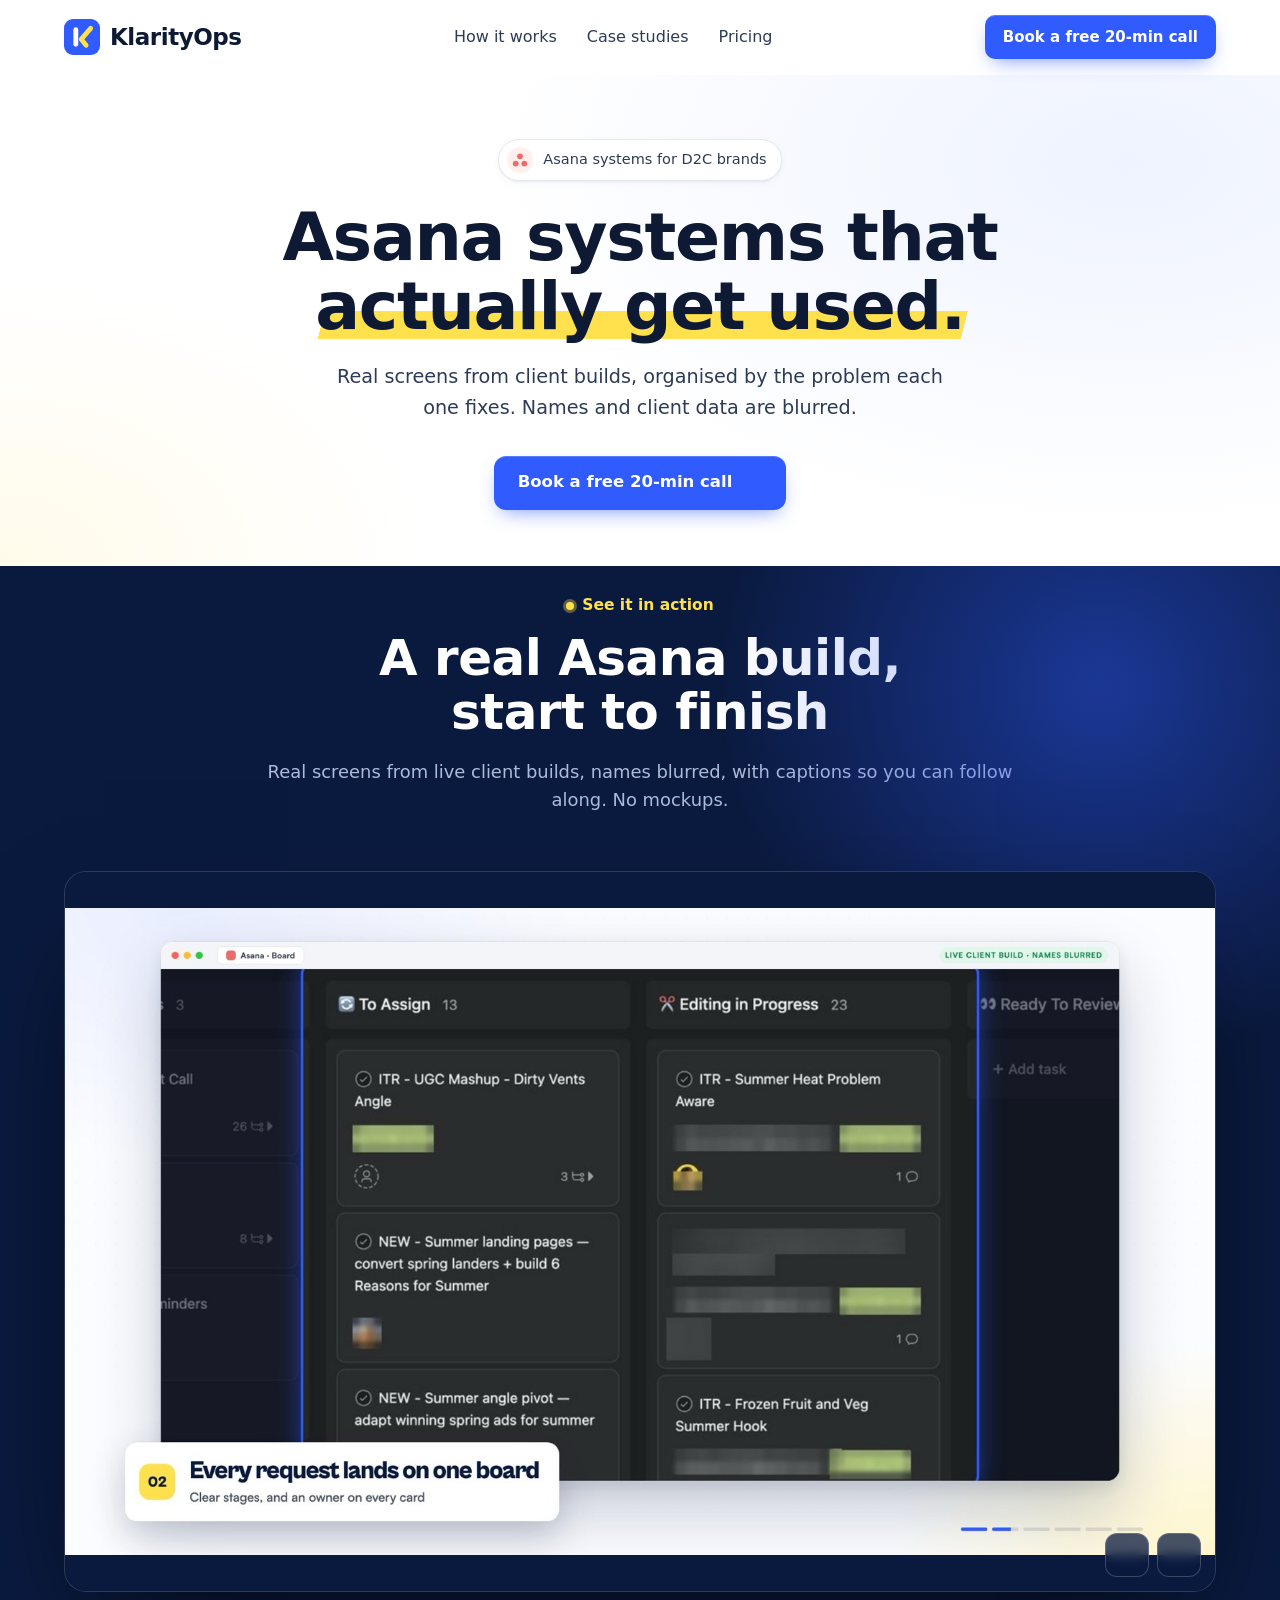
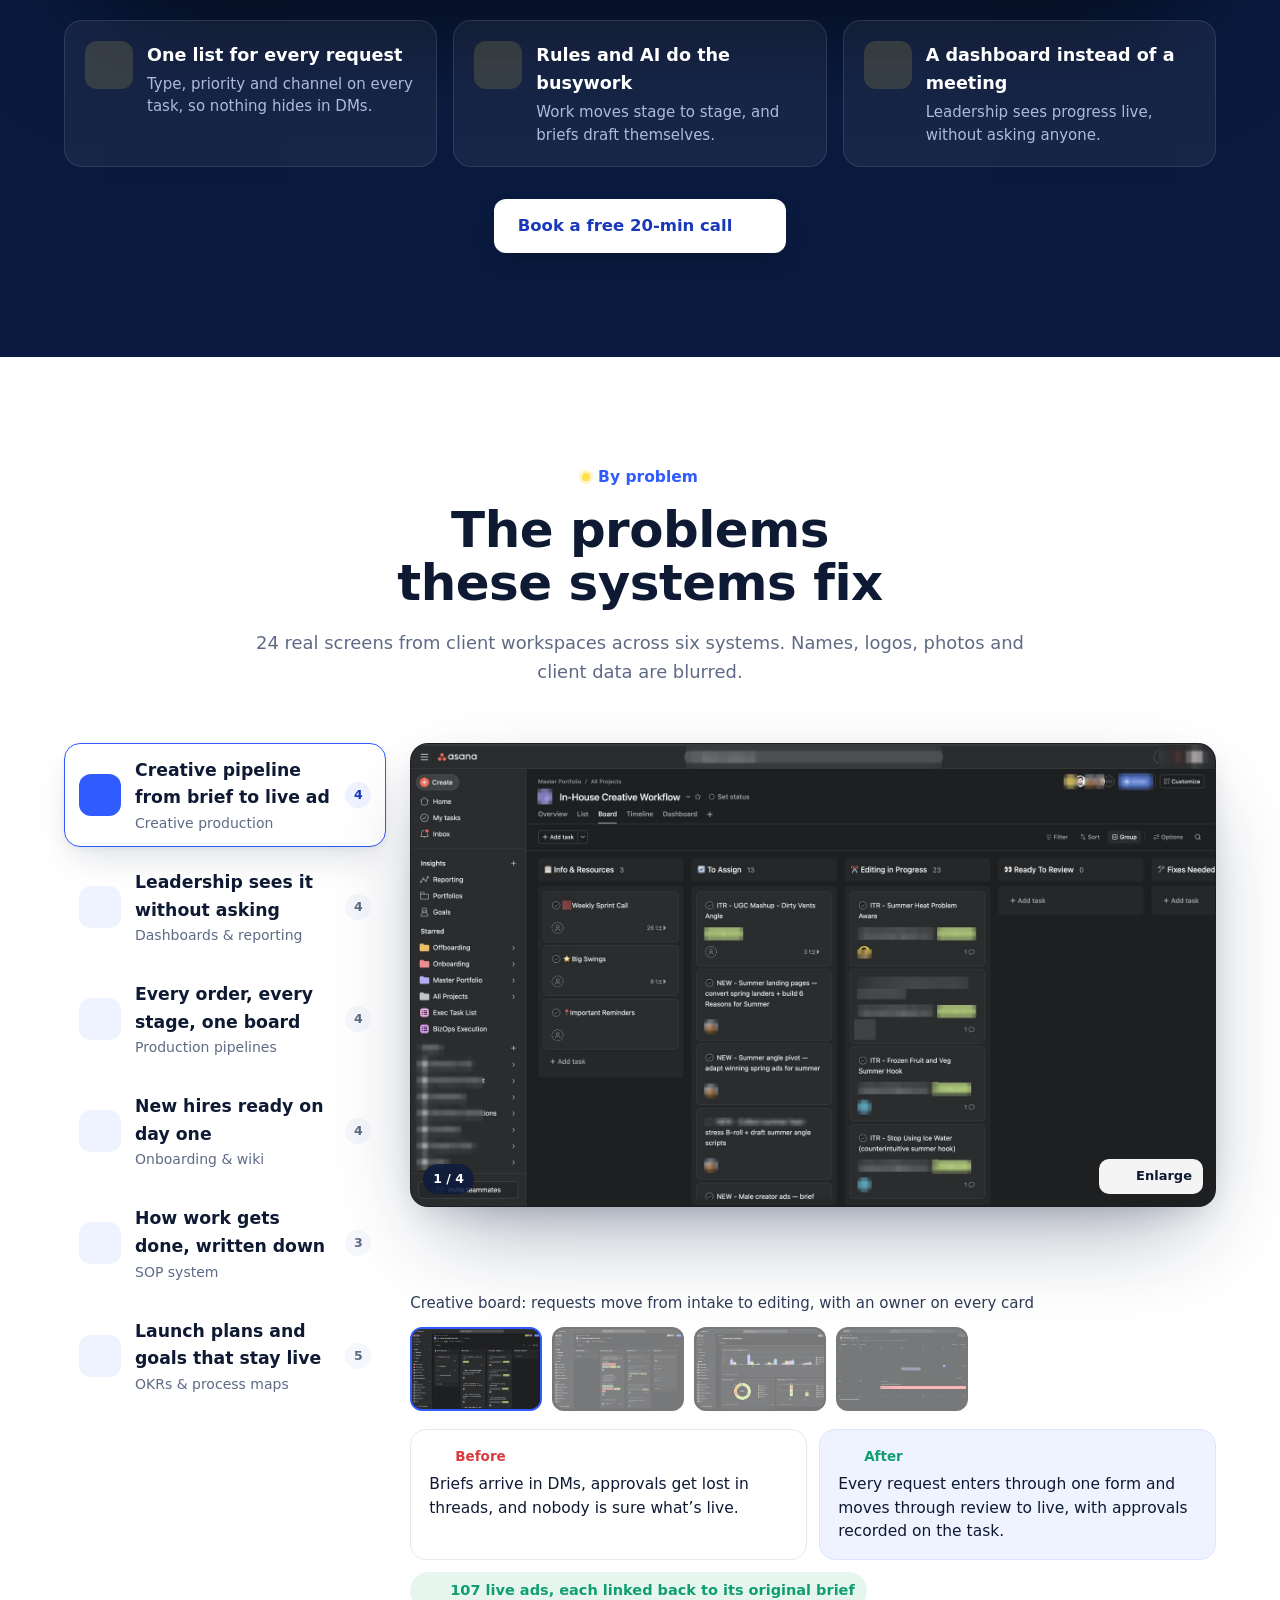
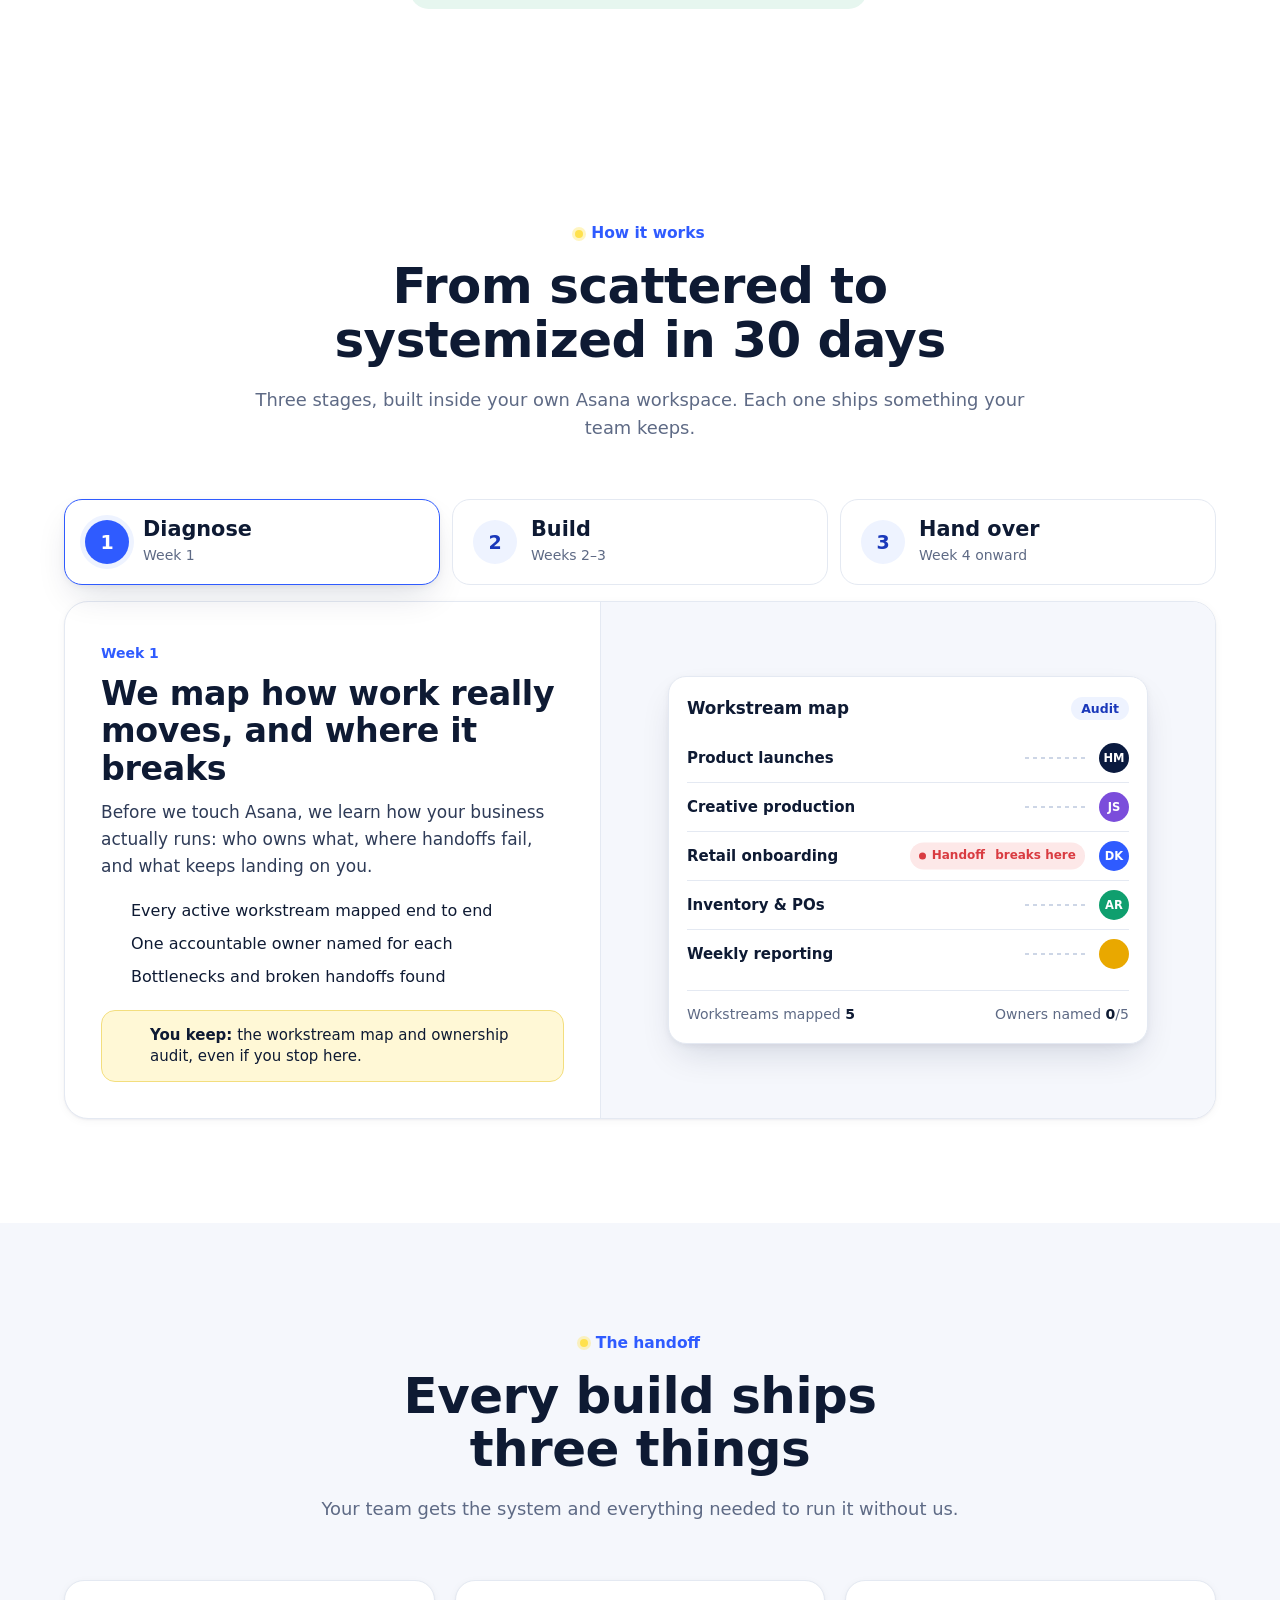
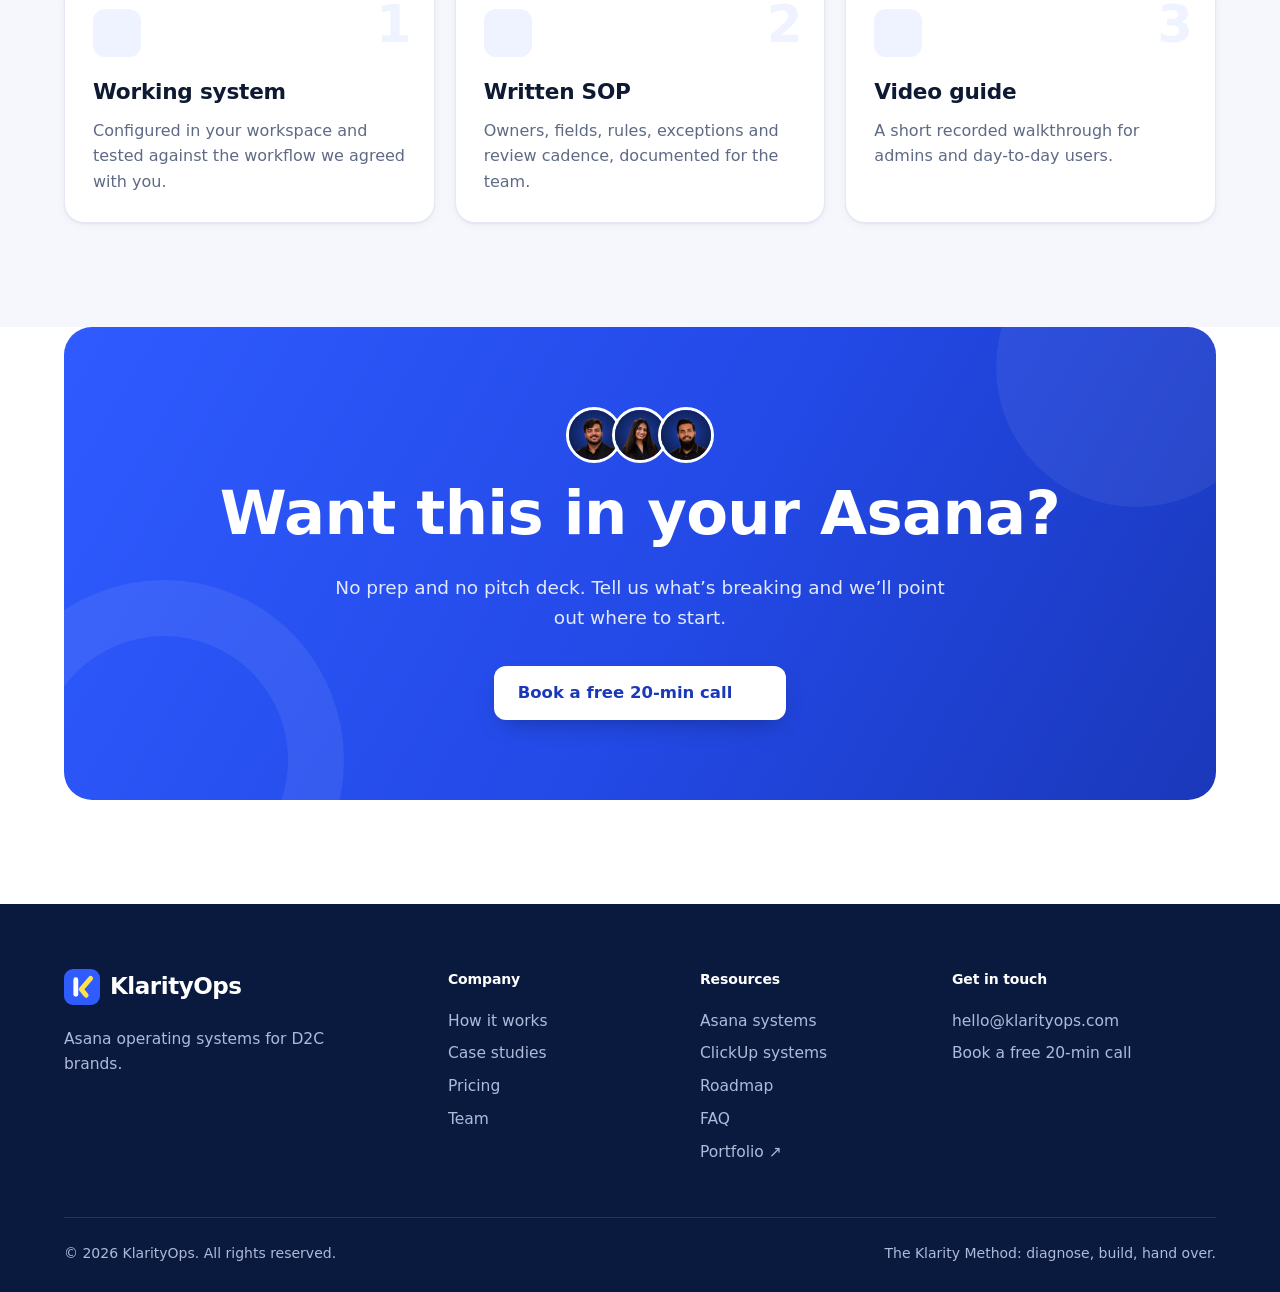
==== asana.html @ 8f42a53b "Add Meta Pixel ID and give Lead event time to send before redirect Co-Authored-By: Claude Opus 5.5 <" ====
<!DOCTYPE html>
<html lang="en">
<head>
    <meta charset="UTF-8">
    <meta name="viewport" content="width=device-width, initial-scale=1.0, viewport-fit=cover">
    <script type="text/javascript">
    (function(c,l,a,r,i,t,y){
        c[a]=c[a]||function(){(c[a].q=c[a].q||[]).push(arguments)};
        t=l.createElement(r);t.async=1;t.src="https://www.clarity.ms/tag/"+i;
        y=l.getElementsByTagName(r)[0];y.parentNode.insertBefore(t,y);
    })(window, document, "clarity", "script", "wos5f145fn");
    </script>

    <!-- ================= Google tag — GA4 + Google Ads =================
         Replace  G-XXXXXXXXXX   with the GA4 Measurement ID
         Replace  AW-XXXXXXXXXX  with the Google Ads Conversion ID
         (3 places total: the src URL and the two config lines)          -->
    <script async src="https://www.googletagmanager.com/gtag/js?id=G-XXXXXXXXXX"></script>
    <script>
        window.dataLayer = window.dataLayer || [];
        function gtag() { dataLayer.push(arguments); }
        gtag('js', new Date());
        gtag('config', 'G-XXXXXXXXXX');                                     // GA4
        gtag('config', 'AW-XXXXXXXXXX', { allow_enhanced_conversions: true }); // Google Ads
    </script>

    <!-- ================= Meta Pixel =================
         Pixel: KlarityOps Website dataset (Events Manager)             -->
    <script>
        !function (f, b, e, v, n, t, s) {
            if (f.fbq) return; n = f.fbq = function () {
                n.callMethod ? n.callMethod.apply(n, arguments) : n.queue.push(arguments)
            };
            if (!f._fbq) f._fbq = n; n.push = n; n.loaded = !0; n.version = '2.0';
            n.queue = []; t = b.createElement(e); t.async = !0;
            t.src = v; s = b.getElementsByTagName(e)[0];
            s.parentNode.insertBefore(t, s)
        }(window, document, 'script', 'https://connect.facebook.net/en_US/fbevents.js');
        fbq('init', '1121491817533131');
        fbq('track', 'PageView');
    </script>
    <noscript><img height="1" width="1" style="display:none"
        src="https://www.facebook.com/tr?id=1121491817533131&ev=PageView&noscript=1" alt="" /></noscript>

    <!-- ================= Ad attribution capture =================
         Persists gclid / fbclid / UTMs from the first landing so every lead row
         can be matched back to the exact ad click. Do not remove.            -->
    <script>
        (function captureAttribution() {
            const ATTR_KEYS = [
                'gclid', 'wbraid', 'gbraid', 'fbclid', 'msclkid', 'ttclid', 'li_fat_id',
                'utm_source', 'utm_medium', 'utm_campaign', 'utm_content', 'utm_term'
            ];
            let store;
            try { store = window.localStorage; } catch (e) { return; }
            const params = new URLSearchParams(window.location.search);
            ATTR_KEYS.forEach(function (k) {
                const v = params.get(k);
                if (v) store.setItem('attr_' + k, v);
            });
            if (!store.getItem('attr_first_landing')) {
                store.setItem('attr_first_landing', window.location.href);
                store.setItem('attr_referrer', document.referrer || 'direct');
            }
        })();

        // Returns only keys that exist as columns on public.leads.
        function getAttribution() {
            const keys = [
                'gclid', 'wbraid', 'gbraid', 'fbclid',
                'utm_source', 'utm_medium', 'utm_campaign', 'utm_content', 'utm_term',
                'first_landing', 'referrer'
            ];
            const out = {};
            try {
                keys.forEach(function (k) { out[k] = window.localStorage.getItem('attr_' + k) || null; });
            } catch (e) {
                keys.forEach(function (k) { out[k] = null; });
            }
            return out;
        }
    </script>

    <title>Asana Consultants for D2C Brands | KlarityOps</title>
    <meta name="description" content="Real Asana builds for D2C brands: creative pipelines, live dashboards, production boards, SOPs and onboarding. Built in your workspace and handed over.">
    <link rel="icon" type="image/svg+xml" href="/favicon.svg">
    <link rel="icon" type="image/png" sizes="192x192" href="/favicon-192x192.png">
    <link rel="icon" href="/favicon.ico" sizes="any">
    <link rel="apple-touch-icon" sizes="180x180" href="/apple-touch-icon.png">
    <meta name="robots" content="index, follow, max-image-preview:large, max-snippet:-1, max-video-preview:-1">
    <meta name="author" content="KlarityOps">
    <meta name="theme-color" content="#2F5BFF">
    <link rel="canonical" href="https://klarityops.com/asana">
    <meta property="og:type" content="website">
    <meta property="og:site_name" content="KlarityOps">
    <meta property="og:title" content="Asana systems for D2C brands | KlarityOps">
    <meta property="og:description" content="Real Asana builds for D2C brands: creative pipelines, live dashboards, production boards, SOPs and onboarding. Built in your workspace and handed over.">
    <meta property="og:url" content="https://klarityops.com/asana">
    <meta property="og:image" content="https://klarityops.com/og-image.jpg">
    <meta property="og:image:width" content="1200">
    <meta property="og:image:height" content="630">
    <meta name="twitter:card" content="summary_large_image">
    <meta name="twitter:title" content="Asana systems for D2C brands | KlarityOps">
    <meta name="twitter:description" content="Real Asana builds for D2C brands: creative pipelines, live dashboards, production boards, SOPs and onboarding. Built in your workspace and handed over.">
    <meta name="twitter:image" content="https://klarityops.com/og-image.jpg">

    <script type="application/ld+json">
{
 "@context": "https://schema.org",
 "@graph": [
  {
   "@type": "Organization",
   "name": "KlarityOps",
   "url": "https://klarityops.com/",
   "logo": "https://klarityops.com/klarityops-logo-512.png",
   "email": "hello@klarityops.com"
  },
  {
   "@type": "WebSite",
   "name": "KlarityOps",
   "url": "https://klarityops.com/"
  }
 ]
}
    </script>

    <link rel="preconnect" href="https://api.fontshare.com" crossorigin>
    <link rel="preconnect" href="https://cdn.fontshare.com" crossorigin>
    <link href="https://api.fontshare.com/v2/css?f[]=cabinet-grotesk@500,700,800&f[]=satoshi@400,500,700&display=swap" rel="stylesheet">

    <link rel="stylesheet" href="assets/css/site.css">
</head>
<body>
    <a class="skip" href="#main-content">Skip to content</a>
    <header class="nav" id="site-nav-wrap">
        <div class="wrap">
            <a href="/" class="logo" aria-label="KlarityOps home"><img src="assets/brand/klarityops-mark.svg" alt="" width="36" height="36"><span>KlarityOps</span></a>
            <nav class="nav-links" aria-label="Primary">
                <a href="/#system">How it works</a>
                <a href="/#case-studies">Case studies</a>
                <a href="/#engagement">Pricing</a>
            </nav>
            <div class="nav-right">
                <button class="btn btn-sm" onclick="openBookingModal('navigation_top', 'Free 20-Min Fit Call')">Book a free 20-min call</button>
                <button id="mobile-nav-toggle" class="menu-btn" type="button" aria-expanded="false" aria-controls="mobile-nav-panel" aria-label="Open menu"><i data-lucide="menu"></i></button>
            </div>
        </div>
    </header>

    <div id="mobile-nav-panel" class="mnav" hidden>
        <div class="mnav-top">
            <a href="/" class="logo"><img src="assets/brand/klarityops-mark.svg" alt="" width="36" height="36"><span>KlarityOps</span></a>
            <button class="x-btn" type="button" onclick="closeMobileNav()" aria-label="Close menu"><i data-lucide="x"></i></button>
        </div>
        <a class="ml" href="/#system" onclick="closeMobileNav()">How it works <i data-lucide="arrow-right"></i></a>
        <a class="ml" href="/#case-studies" onclick="closeMobileNav()">Case studies <i data-lucide="arrow-right"></i></a>
        <a class="ml" href="/#engagement" onclick="closeMobileNav()">Pricing <i data-lucide="arrow-right"></i></a>
        <button class="btn btn-block" onclick="closeMobileNav(); openBookingModal('mobile_nav_panel', 'Free 20-Min Fit Call');">Book a free 20-min call <i data-lucide="arrow-right"></i></button>
    </div>

    <main id="main-content">
        <section class="hero phero">
            <div class="wrap">
                <span class="chip rv"><span class="asana"><svg viewBox="0 0 100 100" aria-hidden="true"><circle cx="50" cy="27" r="18" fill="#F06A6A"/><circle cx="23" cy="72" r="18" fill="#F06A6A"/><circle cx="77" cy="72" r="18" fill="#F06A6A"/></svg></span>Asana systems for D2C brands</span>
                <h1 class="rv" style="--d:1">Asana systems that <span class="hl">actually get used.</span></h1>
                <p class="lead rv" style="--d:2">Real screens from client builds, organised by the problem each one fixes. Names and client data are blurred.</p>
                <div class="hero-ctas rv" style="--d:3"><button class="btn" onclick="openBookingModal('asana_page_hero', 'Free 20-Min Fit Call')">Book a free 20-min call <i data-lucide="arrow-right"></i></button></div>
            </div>
        </section>
        <section class="sec demo" id="demo">
            <div class="wrap">
                <div class="sec-head rv">
                    <span class="label"><i></i>See it in action</span>
                    <h2 class="h2">A real Asana build, start to finish</h2>
                    <p class="sub">Real screens from live client builds, names blurred, with captions so you can follow along. No mockups.</p>
                </div>
                <div class="film rv">
                    <video id="film-b-m" class="v-m" muted loop playsinline preload="none" poster="assets/posters/film-b-m.jpg" data-src="assets/video/film-b-m.mp4" aria-label="Walkthrough of real client builds: a process map, one request board, a launch template, a routing rule, a live leadership dashboard and goals"></video>
                    <video id="film-b" class="v-d" muted loop playsinline preload="none" poster="assets/posters/film-b.jpg" data-src="assets/video/film-b.mp4" aria-label="Walkthrough of real client builds: a process map, one request board, a launch template, a routing rule, a live leadership dashboard and goals"></video>
                    <div class="film-ctrl">
                        <button type="button" id="film-toggle" aria-label="Pause video"><i data-lucide="pause"></i></button>
                        <button type="button" id="film-full" aria-label="Watch full screen"><i data-lucide="maximize"></i></button>
                    </div>
                </div>
                <div class="film-points">
                    <div class="fpt rv"><span class="ib"><i data-lucide="list-checks"></i></span><div class="tx"><b>One list for every request</b><span>Type, priority and channel on every task, so nothing hides in DMs.</span></div></div>
                    <div class="fpt rv" style="--d:1"><span class="ib"><i data-lucide="zap"></i></span><div class="tx"><b>Rules and AI do the busywork</b><span>Work moves stage to stage, and briefs draft themselves.</span></div></div>
                    <div class="fpt rv" style="--d:2"><span class="ib"><i data-lucide="gauge"></i></span><div class="tx"><b>A dashboard instead of a meeting</b><span>Leadership sees progress live, without asking anyone.</span></div></div>
                </div>
                <div class="demo-cta rv"><button class="btn btn-white" onclick="openBookingModal('demo_section', 'Free 20-Min Fit Call')">Book a free 20-min call <i data-lucide="arrow-right"></i></button></div>
            </div>
        </section>
        <section class="sec" id="builds">
            <div class="wrap">
                <div class="sec-head rv">
                    <span class="label"><i></i>By problem</span>
                    <h2 class="h2">The problems these systems fix</h2>
                    <p class="sub">24 real screens from client workspaces across six systems. Names, logos, photos and client data are blurred.</p>
                </div>
                <div class="gal rv">
                    <div class="gal-tabs" role="tablist" aria-label="Systems">
                        <button class="gtab" role="tab" aria-selected="true" data-cat="0"><span class="ib"><i data-lucide="palette"></i></span><span class="gt-t"><b>Creative pipeline from brief to live ad</b><small>Creative production</small></span><span class="gt-n">4</span></button>
                        <button class="gtab" role="tab" aria-selected="false" tabindex="-1" data-cat="1"><span class="ib"><i data-lucide="gauge"></i></span><span class="gt-t"><b>Leadership sees it without asking</b><small>Dashboards &amp; reporting</small></span><span class="gt-n">4</span></button>
                        <button class="gtab" role="tab" aria-selected="false" tabindex="-1" data-cat="2"><span class="ib"><i data-lucide="factory"></i></span><span class="gt-t"><b>Every order, every stage, one board</b><small>Production pipelines</small></span><span class="gt-n">4</span></button>
                        <button class="gtab" role="tab" aria-selected="false" tabindex="-1" data-cat="3"><span class="ib"><i data-lucide="user-plus"></i></span><span class="gt-t"><b>New hires ready on day one</b><small>Onboarding &amp; wiki</small></span><span class="gt-n">4</span></button>
                        <button class="gtab" role="tab" aria-selected="false" tabindex="-1" data-cat="4"><span class="ib"><i data-lucide="book-open"></i></span><span class="gt-t"><b>How work gets done, written down</b><small>SOP system</small></span><span class="gt-n">3</span></button>
                        <button class="gtab" role="tab" aria-selected="false" tabindex="-1" data-cat="5"><span class="ib"><i data-lucide="target"></i></span><span class="gt-t"><b>Launch plans and goals that stay live</b><small>OKRs &amp; process maps</small></span><span class="gt-n">5</span></button>
                    </div>
                    <div class="gal-view" role="tabpanel" aria-live="polite">
                        <div class="gal-stage">
                            <button type="button" class="gal-main" id="gal-main" aria-label="Enlarge screenshot"><img id="gal-img" src="assets/shots/creative-intake.jpg" alt="" width="1800" height="1034"><span class="zoom"><i data-lucide="maximize-2"></i><span>Enlarge</span></span><span class="gal-count" id="gal-count">1 / 4</span></button>
                            <button type="button" class="gal-nav prev" id="gal-prev" aria-label="Previous screen"><i data-lucide="chevron-left"></i></button>
                            <button type="button" class="gal-nav next" id="gal-next" aria-label="Next screen"><i data-lucide="chevron-right"></i></button>
                        </div>
                        <p class="gal-cap" id="gal-cap"></p>
                        <div class="gal-thumbs" id="gal-thumbs"></div>
                        <div class="ba">
                            <div class="b4"><small><i data-lucide="circle-x"></i>Before</small><p id="gal-before"></p></div>
                            <div class="af"><small><i data-lucide="circle-check"></i>After</small><p id="gal-after"></p></div>
                        </div>
                        <p class="gal-fact" id="gal-fact" hidden><i data-lucide="badge-check"></i><span></span></p>
                    </div>
                </div>
            </div>
        </section>
        <section class="sec" id="how">
            <div class="wrap">
                <div class="sec-head rv">
                    <span class="label"><i></i>How it works</span>
                    <h2 class="h2">From scattered to systemized in 30 days</h2>
                    <p class="sub">Three stages, built inside your own Asana workspace. Each one ships something your team keeps.</p>
                </div>
                <div id="flow" class="rv">
                    <div class="flow-steps" role="tablist" aria-label="The three stages">
                        <button class="fstep" role="tab" id="fs-1" aria-controls="fp-1" aria-selected="true"><span class="num">1</span><span><b>Diagnose</b><small>Week 1</small></span><span class="prog"></span></button>
                        <button class="fstep" role="tab" id="fs-2" aria-controls="fp-2" aria-selected="false" tabindex="-1"><span class="num">2</span><span><b>Build</b><small>Weeks 2–3</small></span><span class="prog"></span></button>
                        <button class="fstep" role="tab" id="fs-3" aria-controls="fp-3" aria-selected="false" tabindex="-1"><span class="num">3</span><span><b>Hand over</b><small>Week 4 onward</small></span><span class="prog"></span></button>
                    </div>

                    <div class="flow-panel" id="fp-1" role="tabpanel" aria-labelledby="fs-1">
                        <div class="fp-head"><span class="fp-num">1/3</span>
                            <span class="kick">Week 1</span>
                            <h3>We map how work really moves, and where it breaks</h3>
                        </div>
                        <div class="fp-viz" aria-hidden="true">
                            <div class="viz vz-card">
                                <div class="vz-title">Workstream map <small>Audit</small></div>
                                <ul class="ws">
                                    <li style="--i:0"><span class="nm">Product launches</span><span class="ln"></span><span class="own"><span class="q">?</span><span class="av" style="background:#0A1A3F">HM</span></span></li>
                                    <li style="--i:1"><span class="nm">Creative production</span><span class="ln"></span><span class="own"><span class="q">?</span><span class="av" style="background:#7B4DDB">JS</span></span></li>
                                    <li style="--i:2"><span class="nm">Retail onboarding</span><span class="ln"></span><span class="own"><span class="q">?</span><span class="av" style="background:#2F5BFF">DK</span></span><span class="flag"><i></i><span class="fl-a">Handoff&nbsp;</span>breaks here</span></li>
                                    <li style="--i:3"><span class="nm">Inventory &amp; POs</span><span class="ln"></span><span class="own"><span class="q">?</span><span class="av" style="background:#0F9F6E">AR</span></span></li>
                                    <li style="--i:4"><span class="nm">Weekly reporting</span><span class="ln"></span><span class="own"><span class="q">?</span><span class="av" style="background:#E9A800"><i data-lucide="zap"></i></span></span></li>
                                </ul>
                                <div class="vz-foot"><span>Workstreams mapped <b>5</b></span><span>Owners named <b data-to="5">0</b>/5</span></div>
                            </div>
                        </div>
                        <div class="fp-body">
                            <p>Before we touch Asana, we learn how your business actually runs: who owns what, where handoffs fail, and what keeps landing on you.</p>
                            <ul class="checks">
                                <li><i data-lucide="check"></i>Every active workstream mapped end to end</li>
                                <li><i data-lucide="check"></i>One accountable owner named for each</li>
                                <li><i data-lucide="check"></i>Bottlenecks and broken handoffs found</li>
                            </ul>
                            <div class="getchip"><i data-lucide="gift"></i><span><b>You keep:</b> the workstream map and ownership audit, even if you stop here.</span></div>
                        </div>
                    </div>

                    <div class="flow-panel" id="fp-2" role="tabpanel" aria-labelledby="fs-2" hidden>
                        <div class="fp-head"><span class="fp-num">2/3</span>
                            <span class="kick">Weeks 2–3</span>
                            <h3>We build the system inside your Asana</h3>
                        </div>
                        <div class="fp-viz" aria-hidden="true">
                            <div class="viz vz-card">
                                <div class="mb-head"><span class="ic">Q4</span><b>Holiday launch</b><span class="tg">Board</span></div>
                                <div class="mb-cols">
                                    <div class="mb-col"><h5><i style="background:#98A2B8"></i>To do</h5>
                                        <div class="mc" style="--i:0">PO for SKU-204<div class="r"><span class="av" style="background:#0F9F6E">AR</span><span><span class="pl ok">On track</span></span></div></div>
                                        <div class="mc" style="--i:3">Holiday launch plan<div class="r"><span class="av" style="background:#0A1A3F">HM</span><span><span class="pl ok">On track</span></span></div></div></div>
                                    <div class="mb-col"><h5><i style="background:#E9A800"></i>Review</h5>
                                        <div class="mc mv" style="--i:1">Q4 creative approval<div class="r"><span class="av" style="background:#7B4DDB">JS</span><span><span class="pl rv">In review</span><span class="pl ok late">Done ✓</span></span></div></div>
                                        <div class="mc" style="--i:4">Landing page copy<div class="r"><span class="av" style="background:#E07A1F">LP</span><span><span class="pl rv">In review</span></span></div></div></div>
                                    <div class="mb-col"><h5><i style="background:#0F9F6E"></i>Done</h5>
                                        <div class="mc" style="--i:2">Launch date set<div class="r"><span class="av" style="background:#0A1A3F">HM</span><span><span class="pl ok">Done</span></span></div></div>
                                        <div class="mc" style="--i:5">Weekly KPI report<div class="r"><span class="av" style="background:#E9A800"><i data-lucide="zap"></i></span><span><span class="pl au">Auto</span></span></div></div></div>
                                </div>
                                <div class="chips">
                                    <div class="chip2 rule"><i data-lucide="zap"></i>When approved → move to Done → notify the team</div>
                                    <div class="chip2 form"><i data-lucide="inbox"></i>Intake form: new requests routed automatically</div>
                                </div>
                            </div>
                        </div>
                        <div class="fp-body">
                            <p>Projects, boards, intake forms, rules and dashboards, designed around how your team already talks, not how a template thinks they should.</p>
                            <ul class="checks">
                                <li><i data-lucide="check"></i>Boards with clear stages and owners</li>
                                <li><i data-lucide="check"></i>Intake forms so requests stop arriving in DMs</li>
                                <li><i data-lucide="check"></i>Rules that move work and remind people</li>
                                <li><i data-lucide="check"></i>Live dashboards for leadership</li>
                            </ul>
                            <div class="getchip"><i data-lucide="gift"></i><span><b>You keep:</b> a working system your team can use on day one.</span></div>
                        </div>
                    </div>

                    <div class="flow-panel" id="fp-3" role="tabpanel" aria-labelledby="fs-3" hidden>
                        <div class="fp-head"><span class="fp-num">3/3</span>
                            <span class="kick">Week 4 onward</span>
                            <h3>Your team learns it, owns it and runs it</h3>
                        </div>
                        <div class="fp-viz" aria-hidden="true">
                            <div class="viz">
                                <div class="vz-card sop">
                                    <div class="vz-title"><span style="display:flex;gap:8px;align-items:center"><i data-lucide="file-text" style="color:var(--blue)"></i>SOP: Launching a product</span><small>v1.0</small></div>
                                    <ol><li><span>1</span>Submit the launch brief through the intake form</li><li><span>2</span>Owner confirms dates and approvers in Asana</li><li><span>3</span>Rules notify creative, ops and CX automatically</li></ol>
                                </div>
                                <div class="vz-card train">
                                    <div class="vz-title">Team training</div>
                                    <ul>
                                        <li style="--i:0"><span class="av" style="background:#0A1A3F">HM</span><span class="rl">Founder</span><span class="tk"><i data-lucide="check"></i></span></li>
                                        <li style="--i:1"><span class="av" style="background:#E07A1F">LP</span><span class="rl">Marketing</span><span class="tk"><i data-lucide="check"></i></span></li>
                                        <li style="--i:2"><span class="av" style="background:#0F9F6E">AR</span><span class="rl">Operations</span><span class="tk"><i data-lucide="check"></i></span></li>
                                        <li style="--i:3"><span class="av" style="background:#7B4DDB">JS</span><span class="rl">Creative</span><span class="tk"><i data-lucide="check"></i></span></li>
                                    </ul>
                                </div>
                            </div>
                        </div>
                        <div class="fp-body">
                            <p>We roll out in phases your people can absorb, train each role, and document every process. The tenth launch runs smoother than the first, without us in the room.</p>
                            <ul class="checks">
                                <li><i data-lucide="check"></i>SOP playbook for every repeatable process</li>
                                <li><i data-lucide="check"></i>Training for each role, not one big demo</li>
                                <li><i data-lucide="check"></i>Phased rollout so adoption sticks</li>
                            </ul>
                            <div class="getchip"><i data-lucide="gift"></i><span><b>You keep:</b> everything. No lock-in, and support only while it’s useful.</span></div>
                        </div>
                    </div>
                </div>
            </div>
        </section>
        <section class="sec sec-tint" id="delivery">
            <div class="wrap">
                <div class="sec-head rv"><span class="label"><i></i>The handoff</span><h2 class="h2">Every build ships three things</h2><p class="sub">Your team gets the system and everything needed to run it without us.</p></div>
                <div class="grid-3 ships">
                    <article class="card ship rv"><span class="ship-n">1</span><span class="ib"><i data-lucide="settings-2"></i></span><h3>Working system</h3><p>Configured in your workspace and tested against the workflow we agreed with you.</p></article>
                    <article class="card ship rv" style="--d:1"><span class="ship-n">2</span><span class="ib"><i data-lucide="file-text"></i></span><h3>Written SOP</h3><p>Owners, fields, rules, exceptions and review cadence, documented for the team.</p></article>
                    <article class="card ship rv" style="--d:2"><span class="ship-n">3</span><span class="ib"><i data-lucide="clapperboard"></i></span><h3>Video guide</h3><p>A short recorded walkthrough for admins and day-to-day users.</p></article>
                </div>
            </div>
        </section>
        <section id="book-cta">
            <div class="wrap">
                <div class="cta-box rv">
                    <div class="faces" aria-hidden="true"><img src="assets/team/hasan-ijaz.jpg" alt=""><img src="assets/team/amna-qaisar.jpg" alt=""><img src="assets/team/huzaifa-farooq.jpg" alt=""></div>
                    <h2>Want this in your Asana?</h2>
                    <p>No prep and no pitch deck. Tell us what’s breaking and we’ll point out where to start.</p>
                    <div class="btns"><button class="btn btn-white" onclick="openBookingModal('asana_page_cta', 'Free 20-Min Fit Call')">Book a free 20-min call <i data-lucide="arrow-right"></i></button></div>
                </div>
            </div>
        </section>
    </main>
    <div class="mbar" id="mbar" aria-hidden="true">
        <div><b>Free 20-min call</b><small>No pitch deck. Audit fee credited.</small></div>
        <button class="btn btn-sm" tabindex="-1" onclick="openBookingModal('mobile_sticky_bar', 'Free 20-Min Fit Call')">Book now <i data-lucide="arrow-right"></i></button>
    </div>

    <footer>
        <div class="wrap">
            <div class="foot">
                <div><a href="/" class="logo"><img src="assets/brand/klarityops-mark.svg" alt="" width="36" height="36"><span>KlarityOps</span></a><p>Asana operating systems for D2C brands.</p></div>
                <div><h4>Company</h4><a href="/#system">How it works</a><a href="case-studies.html">Case studies</a><a href="/#engagement">Pricing</a><a href="team.html">Team</a></div>
                <div><h4>Resources</h4><a href="asana.html">Asana systems</a><a href="clickup.html">ClickUp systems</a><a href="roadmap.html">Roadmap</a><a href="faq.html">FAQ</a><a href="https://portfolio.klarityops.com" target="_blank" rel="noopener">Portfolio ↗</a></div>
                <div><h4>Get in touch</h4><a href="mailto:hello@klarityops.com">hello@klarityops.com</a><a href="#book" onclick="openBookingModal('footer', 'Free 20-Min Fit Call'); return false;">Book a free 20-min call</a></div>
            </div>
            <div class="foot-bot"><span>© 2026 KlarityOps. All rights reserved.</span><span>The Klarity Method: diagnose, build, hand over.</span></div>
        </div>
    </footer>

    <!-- ================= CASE STUDY MODAL ================= -->
    <div id="cs-modal" class="modal-overlay" onclick="closeCaseStudy(event)" role="dialog" aria-modal="true" aria-labelledby="cs-modal-title" aria-hidden="true">
        <div class="modal-panel cs-panel" id="cs-modal-panel"></div>
    </div>

    <!-- ================= SCREENSHOT LIGHTBOX ================= -->
    <div id="lightbox" class="modal-overlay lightbox" role="dialog" aria-modal="true" aria-label="Screenshot preview" aria-hidden="true">
        <button class="x-btn" type="button" onclick="closeLightbox()" aria-label="Close preview"><i data-lucide="x"></i></button>
        <button class="lb-nav prev" type="button" onclick="lbStep(-1)" aria-label="Previous screen"><i data-lucide="chevron-left"></i></button>
        <figure><img id="lightbox-img" src="data:," alt=""><figcaption id="lightbox-cap"></figcaption></figure>
        <button class="lb-nav next" type="button" onclick="lbStep(1)" aria-label="Next screen"><i data-lucide="chevron-right"></i></button>
    </div>

    <!-- ================= VIDEO MODAL ================= -->
    <div id="video-modal" class="modal-overlay vmodal" role="dialog" aria-modal="true" aria-label="Video from Hasan Ijaz" aria-hidden="true">
        <button class="x-btn" type="button" onclick="closeVideoModal()" aria-label="Close video"><i data-lucide="x"></i></button>
        <video id="hasan-video" controls playsinline preload="none" poster="assets/posters/hasan-intro.jpg" data-src="assets/video/hasan-intro.mp4"></video>
    </div>

    <!-- ================= BOOKING MODAL ================= -->
    <div id="booking-modal" class="modal-overlay" aria-hidden="true" aria-modal="true" role="dialog" aria-labelledby="booking-modal-title">
        <div class="modal-panel">
            <div class="mp-head">
                <div>
                    <span class="label"><i></i>Free 20-minute call</span>
                    <h2 id="booking-modal-title">Tell us what’s breaking, then pick a time.</h2>
                </div>
                <button type="button" class="x-btn" onclick="closeBookingModal()" aria-label="Close booking form"><i data-lucide="x"></i></button>
            </div>
            <div class="mp-body">
                <div class="steps">
                    <span class="step-pill active" data-step-pill="1">1. About you</span>
                    <span class="step-pill" data-step-pill="2">2. Your company</span>
                    <span class="step-pill" data-step-pill="3">3. What’s breaking</span>
                </div>
                <form id="klarity-intake" onsubmit="submitForm(event)">
                    <input type="hidden" id="ctaSource" value="general_cta">
                    <input type="hidden" id="selectedOffer" value="Free 20-Min Fit Call">
                    <input type="hidden" id="originOffer" value="Free 20-Min Fit Call">
                    <input type="hidden" id="pageUrl">
                    <input type="hidden" id="pageTitle">

                    <div class="form-step active" data-step="1">
                        <div class="fgrid">
                            <div class="fg full">
                                <label for="selectedOfferDisplay">What are you interested in?</label>
                                <select id="selectedOfferDisplay" onchange="handleOfferChange(this.value)">
                                    <option selected>Free 20-Min Fit Call</option>
                                    <option>Systems Audit &amp; Roadmap</option>
                                    <option>Systems Audit + AI Audit Combo</option>
                                    <option>One-Off Build</option>
                                    <option>BizOps Retainer</option>
                                    <option>Build Sprint</option>
                                </select>
                            </div>
                            <div class="fg full">
                                <label for="brand">Business / brand name</label>
                                <input type="text" id="brand" required placeholder="Your company" autocomplete="organization">
                            </div>
                            <div class="fg">
                                <label for="name">Full name</label>
                                <input type="text" id="name" required placeholder="Jane Doe" autocomplete="name">
                            </div>
                            <div class="fg">
                                <label for="email">Work email</label>
                                <input type="email" id="email" required placeholder="jane@brand.com" autocomplete="email">
                            </div>
                        </div>
                    </div>

                    <div class="form-step" data-step="2">
                        <div class="fgrid">
                            <div class="fg">
                                <label for="rev">Current monthly revenue</label>
                                <select id="rev" required>
                                    <option value="">Select range…</option>
                                    <option>Under $400k</option>
                                    <option>$400k - $1M</option>
                                    <option>$1M - $5M</option>
                                    <option>$5M - $10M</option>
                                    <option>$10M+</option>
                                </select>
                            </div>
                            <div class="fg">
                                <label for="team">Team size</label>
                                <select id="team" required>
                                    <option value="">Select size…</option>
                                    <option>Under 15 people</option>
                                    <option>15-30 people</option>
                                    <option>30-75 people</option>
                                    <option>75+ people</option>
                                </select>
                            </div>
                            <div class="fg full">
                                <label for="tools">Current tool stack</label>
                                <input type="text" id="tools" required placeholder="Asana, Slack, Notion, ClickUp…" autocomplete="off">
                            </div>
                        </div>
                    </div>

                    <div class="form-step" data-step="3">
                        <div class="fg">
                            <label for="pain">What’s breaking most often?</label>
                            <textarea id="pain" required placeholder="e.g. Tool sprawl, nobody owns the final handoff, leadership can’t see status, and launches keep slipping…"></textarea>
                        </div>
                    </div>

                    <div class="form-actions">
                        <button type="button" id="stepBackBtn" onclick="prevFormStep()" class="btn btn-ghost hidden"><i data-lucide="arrow-left"></i>Back</button>
                        <div class="right">
                            <button type="button" id="stepNextBtn" onclick="nextFormStep()" class="btn">Continue <i data-lucide="arrow-right"></i></button>
                            <button type="submit" id="submitBtn" class="btn hidden">Submit &amp; pick a time</button>
                        </div>
                    </div>
                    <p class="form-note"><i data-lucide="lock"></i>Takes about a minute. Next, you’ll choose a time on our calendar.</p>
                </form>
            </div>
        </div>
    </div>

    <!-- ================= Supabase client ================= -->
    <script src="https://cdn.jsdelivr.net/npm/@supabase/supabase-js@2"></script>
    <script>
        const SUPABASE_URL = 'https://soapcwmhstmpcmfeennk.supabase.co';
        const SUPABASE_ANON_KEY = 'sb_publishable_a92FcYF2qy0AnEKMt64VFQ_bD3bL60z';
        const sb = supabase.createClient(SUPABASE_URL, SUPABASE_ANON_KEY);

        // ---- Ad platform IDs. Fill these in, then conversions start firing. ----
        // Google Ads conversion target, format: 'AW-1234567890/AbC-D_efGhIjKlMnOp'
        const GOOGLE_ADS_CONVERSION = '';
        // Meta Pixel ID, digits only, e.g. '1234567890123456'
        const META_PIXEL_ID = '1121491817533131';
    </script>

    <script src="https://cdn.jsdelivr.net/npm/lucide@0.469.0/dist/umd/lucide.min.js"></script>

    <script src="assets/js/site.js"></script>
</body>
</html>
---- assets/css/site.css ----
/* =========================================================
   KlarityOps brand tokens (see /brand.html for the guide)
   ========================================================= */
:root {
    --blue: #2F5BFF;
    --blue-600: #1F45E6;
    --blue-700: #1A38BA;
    --blue-50: #EEF3FF;
    --blue-100: #DCE5FF;
    --navy: #0A1A3F;
    --navy-2: #13275A;
    --ink: #0E1A33;
    --text: #2E3B57;
    --muted: #5E6A85;
    --line: #E4E9F2;
    --line-2: #CDD6E6;
    --bg: #FFFFFF;
    --bg-2: #F5F7FC;
    --yellow: #FFE14D;
    --yellow-50: #FFF8D6;
    --green: #0F9F6E;
    --red: #D93B41;

    --shadow-sm: 0 1px 2px rgba(10, 26, 63, .05), 0 2px 10px rgba(10, 26, 63, .04);
    --shadow: 0 2px 6px rgba(10, 26, 63, .05), 0 16px 36px -10px rgba(10, 26, 63, .16);
    --shadow-lg: 0 40px 90px -30px rgba(10, 26, 63, .45), 0 10px 30px -10px rgba(10, 26, 63, .18);

    --display: 'Cabinet Grotesk', ui-sans-serif, system-ui, sans-serif;
    --sans: 'Satoshi', ui-sans-serif, system-ui, -apple-system, 'Segoe UI', sans-serif;
    --ease: cubic-bezier(.2, .7, .2, 1);
}

*, *::before, *::after { box-sizing: border-box; }
html { -webkit-text-size-adjust: 100%; scroll-behavior: smooth; scroll-padding-top: 88px; }
body { margin: 0; background: var(--bg); color: var(--text); font-family: var(--sans); font-size: 18px; line-height: 1.6; -webkit-font-smoothing: antialiased; -moz-osx-font-smoothing: grayscale; overflow-x: clip; }
body.modal-open { overflow: hidden; }
::selection { background: var(--yellow); color: var(--ink); }
img, video { display: block; max-width: 100%; }
a { color: inherit; }
button { font: inherit; color: inherit; cursor: pointer; }
h1, h2, h3, h4, p, ul, ol, figure, blockquote { margin: 0; }
ul, ol { padding: 0; list-style: none; }
h1, h2, h3, h4 { font-family: var(--display); color: var(--ink); font-weight: 800; letter-spacing: -.01em; }
[data-lucide], .lucide { width: 20px; height: 20px; stroke-width: 2; flex: none; }
.hidden { display: none !important; }
.sr-only { position: absolute; width: 1px; height: 1px; padding: 0; margin: -1px; overflow: hidden; clip: rect(0,0,0,0); white-space: nowrap; border: 0; }
.skip { position: absolute; left: 12px; top: -60px; z-index: 400; background: var(--navy); color: #fff; padding: 10px 14px; border-radius: 8px; text-decoration: none; }
.skip:focus { top: 12px; }
:focus-visible { outline: 3px solid var(--blue); outline-offset: 3px; }

.wrap { width: 100%; max-width: 1200px; margin: 0 auto; padding: 0 24px; }
.sec { padding: 104px 0; }
.sec-tint { background: var(--bg-2); }
.sec-head { text-align: center; max-width: 780px; margin: 0 auto 56px; }
.label { display: inline-flex; align-items: center; gap: 8px; font-weight: 700; font-size: 15.5px; color: var(--blue); margin-bottom: 14px; }
.label i { width: 8px; height: 8px; border-radius: 50%; background: var(--yellow); box-shadow: 0 0 0 3px rgba(255, 225, 77, .35); }
.h2 { font-size: clamp(2.05rem, 3.9vw, 3.15rem); line-height: 1.08; text-wrap: balance; }
.sub { margin-top: 18px; font-size: clamp(1.05rem, 1.4vw, 1.2rem); color: var(--muted); line-height: 1.6; }
@media (max-width: 760px) { .sec { padding: 76px 0; } .sec-head { margin-bottom: 40px; } body { font-size: 17px; } }

/* Highlighter: the KlarityOps brand device */
.hl { background-image: linear-gradient(104deg, transparent .2em, var(--yellow) .2em, var(--yellow) calc(100% - .12em), transparent calc(100% - .12em)); background-repeat: no-repeat; background-size: 0% .42em; background-position: 0 88%; -webkit-box-decoration-break: clone; box-decoration-break: clone; padding: 0 .06em; transition: background-size 1.1s var(--ease) .35s; }
.hl.in, .in .hl { background-size: 100% .42em; }

/* ---------- Buttons ---------- */
.btn { display: inline-flex; align-items: center; justify-content: center; gap: 10px; height: 54px; padding: 0 24px; border-radius: 12px; border: 0; background: var(--blue); color: #fff; text-decoration: none; font-weight: 700; font-size: 16.5px; white-space: nowrap; box-shadow: 0 1px 0 rgba(255,255,255,.2) inset, 0 8px 20px -8px rgba(47, 91, 255, .7); transition: background-color .2s, color .2s, transform .2s var(--ease), box-shadow .2s; }
.btn:hover { background: var(--blue-600); transform: translateY(-1px); box-shadow: 0 1px 0 rgba(255,255,255,.2) inset, 0 12px 26px -8px rgba(47, 91, 255, .75); }
.btn:active { transform: none; }
.btn .lucide { width: 18px; height: 18px; transition: transform .2s var(--ease); }
.btn:hover .lucide-arrow-right { transform: translateX(3px); }
.btn-ghost { background: #fff; color: var(--ink); box-shadow: inset 0 0 0 1.5px var(--line-2); }
.btn-ghost:hover { background: #fff; box-shadow: inset 0 0 0 1.5px var(--ink); }
.btn-white { background: #fff; color: var(--blue-700); box-shadow: 0 10px 24px -10px rgba(0,0,0,.35); }
.btn-white:hover { background: var(--yellow); color: var(--ink); box-shadow: 0 10px 24px -10px rgba(0,0,0,.35); }
.btn-navy { background: var(--navy); box-shadow: none; }
.btn-navy:hover { background: var(--navy-2); box-shadow: none; }
.btn-sm { height: 44px; padding: 0 18px; font-size: 15px; border-radius: 10px; }
.btn-block { width: 100%; }

/* ---------- Reveal ---------- */
.js .rv { opacity: 0; transform: translateY(18px); transition: opacity .7s var(--ease), transform .7s var(--ease); transition-delay: calc(var(--d, 0) * 70ms); }
.js .rv.in { opacity: 1; transform: none; }

/* ---------- Announcement + Nav ---------- */
.announce { background: var(--navy); color: #DCE3F5; font-size: 14.5px; text-align: center; padding: 9px 16px; }
.announce button { background: none; border: 0; padding: 0; color: #fff; font-weight: 700; text-decoration: underline; text-decoration-color: var(--yellow); text-underline-offset: 3px; text-decoration-thickness: 2px; }
.announce b { color: var(--yellow); font-weight: 700; }
.nav { position: sticky; top: 0; z-index: 100; background: rgba(255, 255, 255, .92); -webkit-backdrop-filter: blur(12px); backdrop-filter: blur(12px); border-bottom: 1px solid transparent; transition: border-color .3s, box-shadow .3s; }
.nav.scrolled { border-color: var(--line); box-shadow: 0 6px 20px -16px rgba(10, 26, 63, .3); }
.nav .wrap { height: 74px; display: flex; align-items: center; justify-content: space-between; gap: 20px; }
.logo { display: inline-flex; align-items: center; gap: 10px; text-decoration: none; color: var(--ink); }
.logo img { width: 36px; height: 36px; }
.logo span { font-family: var(--display); font-weight: 800; font-size: 23px; letter-spacing: -.02em; }
.nav-links { display: flex; align-items: center; gap: 30px; font-size: 16px; font-weight: 500; }
.nav-links a { text-decoration: none; color: var(--text); transition: color .2s; }
.nav-links a:hover { color: var(--blue); }
.nav-right { display: flex; align-items: center; gap: 8px; }
.menu-btn { display: none; width: 44px; height: 44px; border: 0; border-radius: 10px; background: var(--bg-2); align-items: center; justify-content: center; color: var(--ink); }
.mnav { position: fixed; inset: 0; z-index: 150; background: #fff; padding: 20px 24px calc(24px + env(safe-area-inset-bottom)); display: flex; flex-direction: column; gap: 4px; overflow-y: auto; opacity: 0; visibility: hidden; transition: opacity .25s, visibility 0s linear .25s; }
.mnav.active { opacity: 1; visibility: visible; transition: opacity .25s; }
.mnav-top { display: flex; justify-content: space-between; align-items: center; margin-bottom: 12px; }
.mnav a.ml { display: flex; justify-content: space-between; align-items: center; padding: 15px 4px; border-bottom: 1px solid var(--line); text-decoration: none; font-family: var(--display); font-size: 23px; font-weight: 700; color: var(--ink); }
.mnav a.ml .lucide { color: var(--muted); }
.mnav .btn { margin-top: auto; flex: none; }
@media (max-width: 1040px) { .nav-links { display: none; } .menu-btn { display: inline-flex; } }
@media (max-width: 480px) { .nav .btn-sm { display: none; } .announce { font-size: 13.5px; } .logo span { font-size: 21px; } .chip { font-size: 13px; } }

/* ---------- Hero ---------- */
.hero { position: relative; padding: 64px 0 88px; background: radial-gradient(900px 520px at 88% 18%, var(--blue-50), transparent 70%), radial-gradient(600px 400px at 0% 100%, #FFFBEA, transparent 70%); }
.hero-grid { display: grid; grid-template-columns: minmax(0, 1fr) minmax(0, 1.2fr); gap: 48px; align-items: center; }
.chip { display: inline-flex; align-items: center; gap: 10px; padding: 7px 14px 7px 8px; border-radius: 999px; background: #fff; border: 1px solid var(--line); box-shadow: var(--shadow-sm); font-size: 14.5px; font-weight: 500; color: var(--text); }
.chip .asana { width: 26px; height: 26px; border-radius: 50%; background: #FFF0EE; display: grid; place-items: center; }
.chip .asana svg { width: 16px; height: 16px; }
.hero h1 { margin-top: 22px; font-size: clamp(2.6rem, 5.2vw, 4.4rem); line-height: 1.03; letter-spacing: -.02em; }
.hero .lead { margin-top: 22px; font-size: clamp(1.1rem, 1.5vw, 1.25rem); color: var(--text); max-width: 34rem; }
.hero-ctas { margin-top: 32px; display: flex; flex-wrap: wrap; gap: 12px; }
.ticks { margin-top: 22px; display: flex; flex-wrap: wrap; gap: 8px 20px; font-size: 15.5px; color: var(--muted); font-weight: 500; }
.ticks li { display: inline-flex; align-items: center; gap: 7px; }
.ticks .lucide { width: 18px; height: 18px; color: var(--green); stroke-width: 2.6; }
.proof { margin-top: 30px; padding-top: 24px; border-top: 1px solid var(--line); display: flex; flex-wrap: wrap; align-items: center; gap: 14px 26px; }
.proof .rating { display: flex; align-items: center; gap: 10px; }
.stars { display: inline-flex; gap: 2px; color: #F5B800; }
.stars .lucide { width: 18px; height: 18px; fill: currentColor; stroke-width: 0; }
.proof b { font-family: var(--display); font-size: 22px; color: var(--ink); line-height: 1; }
.proof small { display: block; font-size: 14px; color: var(--muted); line-height: 1.3; }
.proof .sep { width: 1px; height: 36px; background: var(--line); }

.hero-visual { position: relative; }
.film-hero { border-radius: 20px; overflow: hidden; background: #fff; border: 1px solid var(--line); box-shadow: var(--shadow-lg); }
.film-hero video { display: block; width: 100%; aspect-ratio: 16 / 10; background: #fff; }
.frame { position: relative; border-radius: 16px; background: #1E1F21; overflow: hidden; box-shadow: var(--shadow-lg); border: 1px solid rgba(10, 26, 63, .15); }
.frame-bar { height: 38px; display: flex; align-items: center; gap: 7px; padding: 0 14px; background: #2A2B2F; position: relative; }
.frame-bar i { width: 11px; height: 11px; border-radius: 50%; }
.frame-bar i:nth-child(1) { background: #FF5F57; } .frame-bar i:nth-child(2) { background: #FEBC2E; } .frame-bar i:nth-child(3) { background: #28C840; }
.frame-bar span { position: absolute; left: 50%; transform: translateX(-50%); font-size: 12px; color: #A9ADB6; background: #1E1F21; padding: 4px 14px; border-radius: 6px; white-space: nowrap; }
.frame video { width: 100%; aspect-ratio: 1680 / 885; object-fit: cover; object-position: 50% 36%; background: #1E1F21; }
.callout { position: absolute; z-index: 2; display: flex; align-items: center; gap: 12px; background: #fff; border-radius: 14px; padding: 12px 16px 12px 12px; box-shadow: var(--shadow); font-size: 14.5px; font-weight: 700; color: var(--ink); line-height: 1.3; max-width: 260px; }
.callout small { display: block; font-weight: 500; color: var(--muted); font-size: 13px; }
.callout .ib { width: 38px; height: 38px; border-radius: 10px; }
.callout-1 { left: -26px; bottom: 6px; }
.callout-2 { right: -18px; top: 64px; }
.doodle { position: absolute; left: -70px; bottom: 90px; width: 66px; height: 66px; color: var(--ink); }
@media (max-width: 1180px) { .doodle { display: none; } }
@media (max-width: 1040px) {
    .hero-grid { grid-template-columns: 1fr; gap: 56px; }
    .callout-1 { left: 12px; } .callout-2 { right: 12px; }
}
@media (max-width: 560px) {
    .hero { padding: 36px 0 64px; }
    .hero-ctas .btn { width: 100%; }
    .callout-1 { position: relative; left: auto; bottom: auto; margin: -28px 12px 0; max-width: none; }
    .callout-2 { display: none; }
    .frame-bar span { display: none; }
    .proof .sep { display: none; }
}

/* Icon badge */
.ib { width: 48px; height: 48px; flex: none; border-radius: 12px; background: var(--blue-50); color: var(--blue); display: grid; place-items: center; }
.ib .lucide { width: 22px; height: 22px; }
.ib.g { background: #E6F6EF; color: var(--green); }

/* ---------- Logos ---------- */
.logos { padding: 8px 0 80px; }
.logo-band { display: flex; align-items: center; gap: 40px; padding: 26px 0; border-top: 1px solid var(--line); border-bottom: 1px solid var(--line); }
.logo-band p { flex: none; max-width: 200px; margin: 0; font-size: 15px; line-height: 1.4; color: var(--muted); font-weight: 500; }
.logo-band p b { color: var(--ink); }
.logo-viewport { flex: 1; min-width: 0; overflow: hidden; -webkit-mask-image: linear-gradient(90deg, transparent, #000 8%, #000 92%, transparent); mask-image: linear-gradient(90deg, transparent, #000 8%, #000 92%, transparent); }
.logo-row { display: flex; align-items: center; flex-wrap: nowrap; width: max-content; gap: 0 60px; padding-right: 60px; animation: marquee 42s linear infinite; }
.logo-viewport:hover .logo-row { animation-play-state: paused; }
.logo-row img { flex: none; height: 28px; width: auto; max-width: 140px; object-fit: contain; filter: grayscale(1) brightness(.35); opacity: .62; transition: filter .3s, opacity .3s; }
.logo-row img:hover { filter: none; opacity: 1; }
.logo-row img.t { height: 46px; } .logo-row img.m { height: 36px; }
@keyframes marquee { to { transform: translateX(-50%); } }
@media (max-width: 760px) { .logos { display: none; } }
@media (prefers-reduced-motion: reduce) { .logo-row { animation: none; } }

/* ---------- Cards ---------- */
.card { background: #fff; border: 1px solid var(--line); border-radius: 20px; padding: 28px; box-shadow: var(--shadow-sm); transition: box-shadow .3s, transform .3s var(--ease), border-color .3s; }
.card:hover { box-shadow: var(--shadow); }
.grid-3 { display: grid; grid-template-columns: repeat(3, 1fr); gap: 20px; }
.grid-2 { display: grid; grid-template-columns: repeat(2, 1fr); gap: 20px; }
.grid-4 { display: grid; grid-template-columns: repeat(4, 1fr); gap: 20px; }
@media (max-width: 960px) { .grid-3, .grid-4 { grid-template-columns: repeat(2, 1fr); } }
@media (max-width: 640px) { .grid-3, .grid-2, .grid-4 { grid-template-columns: 1fr; } .card { padding: 24px; } }

/* ---------- Problem (dark, interactive) ---------- */
.pain { background: var(--navy); color: #C9D3EA; position: relative; overflow: hidden; }
.pain::before { content: ""; position: absolute; left: -260px; top: -280px; width: 780px; height: 780px; background: radial-gradient(closest-side, rgba(47, 91, 255, .42), transparent); pointer-events: none; }
.pain::after { content: ""; position: absolute; right: -220px; bottom: -320px; width: 720px; height: 720px; background: radial-gradient(closest-side, rgba(217, 59, 65, .16), transparent); pointer-events: none; }
.pain .h2 { color: #fff; }
.pain .h2 .y { color: var(--yellow); }
.pain .sub { color: #AEBADA; }
.pain .label { color: var(--yellow); }
.pain-grid { position: relative; z-index: 1; display: grid; grid-template-columns: minmax(0, 1fr) minmax(0, 1.08fr); gap: 40px; align-items: start; }
.feed { border-radius: 24px; background: rgba(255, 255, 255, .04); border: 1px solid rgba(255, 255, 255, .1); padding: 20px; }
.feed-head { display: flex; align-items: center; justify-content: space-between; gap: 12px; padding: 4px 6px 16px; }
.feed-head b { font-family: var(--display); font-size: 1.15rem; color: #fff; font-weight: 700; display: flex; gap: 10px; align-items: center; }
.feed-head .cnt { background: var(--red); color: #fff; font: 700 13px var(--sans); min-width: 28px; height: 24px; padding: 0 8px; border-radius: 99px; display: grid; place-items: center; font-variant-numeric: tabular-nums; }
.feed-head small { font-size: 14px; color: #8C98B8; }
.feed-list { position: relative; height: 470px; overflow: hidden; -webkit-mask-image: linear-gradient(180deg, #000 78%, transparent); mask-image: linear-gradient(180deg, #000 78%, transparent); }
.nt { display: flex; gap: 12px; align-items: flex-start; padding: 13px 14px; border-radius: 14px; background: rgba(255, 255, 255, .07); border: 1px solid rgba(255, 255, 255, .08); margin-bottom: 10px; }
.nt .ap { width: 36px; height: 36px; border-radius: 10px; flex: none; display: grid; place-items: center; color: #fff; font: 800 15px var(--display); }
.nt .tx { min-width: 0; flex: 1; }
.nt .mt { display: flex; justify-content: space-between; gap: 10px; font-size: 13px; color: #8C98B8; }
.nt .mt b { color: #DCE3F5; font-weight: 700; }
.nt p { margin-top: 2px; font-size: 15.5px; color: #fff; font-weight: 500; line-height: 1.4; }
.nt.in { animation: ntIn .5s var(--ease); }
@keyframes ntIn { from { opacity: 0; transform: translateY(-16px) scale(.97); } to { opacity: 1; transform: none; } }
.feed-foot { display: flex; flex-wrap: wrap; gap: 8px; padding: 14px 4px 2px; }
.feed-foot span { font-size: 13.5px; font-weight: 700; color: #FFB4B6; background: rgba(217, 59, 65, .14); border: 1px solid rgba(217, 59, 65, .3); padding: 5px 11px; border-radius: 99px; }
.diag { background: #fff; color: var(--text); border-radius: 24px; padding: 28px; box-shadow: 0 40px 90px -40px rgba(0, 0, 0, .7); }
.diag h3 { font-size: 1.45rem; line-height: 1.2; }
.diag > p { margin-top: 4px; font-size: 15.5px; color: var(--muted); }
.sym { margin-top: 18px; display: grid; gap: 10px; }
.sym button { display: flex; align-items: flex-start; gap: 14px; width: 100%; text-align: left; padding: 13px 16px; border-radius: 14px; border: 1.5px solid var(--line); background: #fff; transition: border-color .2s, background-color .2s, transform .15s; }
.sym button:hover { border-color: var(--line-2); }
.sym button:active { transform: scale(.99); }
.sym .bx { width: 24px; height: 24px; flex: none; border-radius: 7px; border: 2px solid var(--line-2); display: grid; place-items: center; margin-top: 1px; transition: background-color .2s, border-color .2s; }
.sym .bx .lucide { width: 15px; height: 15px; color: #fff; stroke-width: 3.2; opacity: 0; transform: scale(.4); transition: opacity .2s, transform .25s var(--ease); }
.sym b { display: block; font-size: 16px; color: var(--ink); line-height: 1.35; }
.sym .si, .sym .sh { display: none; }
.sym .d { display: block; font-size: 14.5px; color: var(--muted); line-height: 1.45; margin-top: 2px; }
.sym button[aria-checked="true"] { border-color: var(--blue); background: var(--blue-50); }
.sym button[aria-checked="true"] .bx { background: var(--blue); border-color: var(--blue); }
.sym button[aria-checked="true"] .bx .lucide { opacity: 1; transform: none; }
.meter { margin-top: 20px; padding-top: 18px; border-top: 1px solid var(--line); }
.meter-top { display: flex; justify-content: space-between; align-items: baseline; gap: 12px; }
.meter-top b { font-family: var(--display); font-size: 1.2rem; color: var(--ink); }
.meter-top span { font-size: 14px; font-weight: 700; color: var(--muted); font-variant-numeric: tabular-nums; white-space: nowrap; }
.segs { margin-top: 10px; display: grid; grid-template-columns: repeat(6, 1fr); gap: 6px; }
.segs i { height: 8px; border-radius: 99px; background: var(--line); transition: background-color .3s; }
.segs[data-level="1"] i.on { background: #E9A800; }
.segs[data-level="2"] i.on { background: #F07A2B; }
.segs[data-level="3"] i.on { background: var(--red); }
.verdict { margin-top: 12px; font-size: 15.5px; color: var(--text); min-height: 3.2em; }
.diag .btn { width: 100%; margin-top: 12px; }
@media (max-width: 960px) { .pain-grid { grid-template-columns: 1fr; } .feed-list { height: 350px; } }
@media (max-width: 560px) { .diag { padding: 22px 18px; } .feed { padding: 14px; } .feed-list { height: 300px; } .nt p { font-size: 14.5px; } .sym .d { display: none; } }

/* ---------- How it works (interactive stepper) ---------- */
.flow-steps { display: grid; grid-template-columns: repeat(3, 1fr); gap: 12px; margin-bottom: 16px; }
.fstep { position: relative; overflow: hidden; display: flex; align-items: center; gap: 14px; text-align: left; padding: 18px 20px; border-radius: 18px; border: 1.5px solid var(--line); background: #fff; transition: border-color .2s, box-shadow .2s; }
.fstep:hover { border-color: var(--line-2); }
.fstep .num { width: 44px; height: 44px; flex: none; border-radius: 50%; display: grid; place-items: center; font: 800 19px var(--display); background: var(--blue-50); color: var(--blue-700); transition: background-color .2s, color .2s, box-shadow .2s; }
.fstep b { display: block; font-family: var(--display); font-size: 1.3rem; font-weight: 800; color: var(--ink); line-height: 1.1; }
.fstep small { display: block; margin-top: 3px; font-size: 14px; font-weight: 500; color: var(--muted); }
.fstep .prog { position: absolute; left: 0; bottom: 0; width: 100%; height: 4px; background: var(--blue); transform: scaleX(0); transform-origin: left; }
.fstep[aria-selected="true"] { border-color: var(--blue); box-shadow: var(--shadow); }
.fstep[aria-selected="true"] .num { background: var(--blue); color: #fff; box-shadow: 0 0 0 5px var(--blue-50); }
.flow-panel { display: grid; grid-template-columns: minmax(0, 1fr) minmax(0, 1.15fr); border-radius: 24px; border: 1px solid var(--line); background: #fff; box-shadow: var(--shadow-sm); overflow: hidden; }
.flow-panel[hidden] { display: none; }
.flow-panel { grid-template-rows: auto 1fr; grid-template-areas: "head viz" "body viz"; }
.fp-head { grid-area: head; padding: 36px 36px 0; }
.fp-body { grid-area: body; padding: 12px 36px 36px; }
.fp-num { display: none; }
.fp-head .kick { font-size: 14px; font-weight: 700; color: var(--blue); }
.fp-head h3 { margin-top: 8px; font-size: clamp(1.6rem, 2.6vw, 2.1rem); line-height: 1.12; }
.fp-body > p { font-size: 17px; color: var(--text); }
.checks { margin-top: 18px; display: grid; gap: 10px; }
.checks li { display: flex; gap: 10px; font-size: 16px; color: var(--ink); font-weight: 500; line-height: 1.45; }
.checks .lucide { width: 20px; height: 20px; color: var(--green); stroke-width: 2.6; margin-top: 1px; }
.getchip { margin-top: 22px; display: flex; gap: 12px; align-items: center; padding: 14px 16px; border-radius: 14px; background: var(--yellow-50); border: 1px solid #F3DE7E; font-size: 15px; color: var(--ink); line-height: 1.4; }
.getchip .lucide { color: #8A6A00; }
.fp-viz { grid-area: viz; position: relative; background: var(--bg-2); border-left: 1px solid var(--line); padding: 32px; display: flex; align-items: center; justify-content: center; min-height: 460px; }
.viz { width: 100%; max-width: 480px; }
.vz-card { background: #fff; border: 1px solid var(--line); border-radius: 18px; box-shadow: var(--shadow); padding: 18px; }
.vz-title { display: flex; align-items: center; justify-content: space-between; font-family: var(--display); font-weight: 700; font-size: 1.05rem; color: var(--ink); margin-bottom: 12px; }
.vz-title small { font: 700 12.5px var(--sans); color: var(--blue-700); background: var(--blue-50); padding: 4px 10px; border-radius: 99px; }
.av { width: 30px; height: 30px; border-radius: 50%; flex: none; display: grid; place-items: center; color: #fff; font: 700 11.5px var(--sans); }
.av .lucide { width: 14px; height: 14px; }
/* viz 1: workstream map */
.ws li { position: relative; display: flex; align-items: center; gap: 10px; padding: 9px 0; border-top: 1px solid var(--line); font-size: 15px; font-weight: 700; color: var(--ink); }
.ws li:first-child { border-top: 0; }
.ws .nm { flex: 1; min-width: 0; }
.ws .ln { flex: 0 0 64px; height: 2px; background-image: linear-gradient(90deg, var(--line-2) 50%, transparent 0); background-size: 8px 2px; }
.ws .own { position: relative; width: 30px; height: 30px; }
.ws .q { position: absolute; inset: 0; border-radius: 50%; border: 2px dashed #E2A1A3; color: var(--red); display: grid; place-items: center; font: 800 14px var(--sans); background: #FFF5F5; }
.ws .av { position: absolute; inset: 0; transform: scale(0); }
.ws .flag { position: absolute; right: 44px; top: 50%; transform: translateY(-50%) scale(.6); opacity: 0; font-size: 12px; font-weight: 700; color: var(--red); background: #FDE8E8; padding: 4px 9px; border-radius: 99px; white-space: nowrap; display: flex; align-items: center; gap: 6px; }
.ws .flag i { width: 7px; height: 7px; border-radius: 50%; background: var(--red); }
.play .ws .av { animation: popIn .45s var(--ease) forwards; animation-delay: calc(.7s + var(--i) * .55s); }
.play .ws .q { animation: fadeOut .3s forwards; animation-delay: calc(.7s + var(--i) * .55s); }
.play .ws .flag { animation: flagIn .45s var(--ease) forwards 3.8s; }
.play .ws .flag i { animation: pulse 1.2s infinite 4.2s; }
.vz-foot { margin-top: 12px; padding-top: 12px; border-top: 1px solid var(--line); display: flex; justify-content: space-between; gap: 10px; font-size: 14px; color: var(--muted); }
.vz-foot b { color: var(--ink); font-variant-numeric: tabular-nums; }
@keyframes popIn { 0% { transform: scale(0); } 70% { transform: scale(1.15); } 100% { transform: scale(1); } }
@keyframes fadeOut { to { opacity: 0; transform: scale(.6); } }
@keyframes flagIn { to { opacity: 1; transform: translateY(-50%) scale(1); } }
@keyframes pulse { 50% { box-shadow: 0 0 0 5px rgba(217, 59, 65, .2); } }
/* viz 2: mini board */
.mb-head { display: flex; align-items: center; gap: 10px; margin-bottom: 12px; }
.mb-head .ic { width: 28px; height: 28px; border-radius: 8px; background: var(--blue); color: #fff; display: grid; place-items: center; font: 800 12px var(--display); }
.mb-head b { font-family: var(--display); font-size: 1.05rem; color: var(--ink); }
.mb-head .tg { margin-left: auto; font-size: 12.5px; font-weight: 700; color: var(--blue-700); background: var(--blue-50); padding: 4px 10px; border-radius: 99px; }
.mb-cols { display: grid; grid-template-columns: repeat(3, 1fr); gap: 8px; }
.mb-col { background: var(--bg-2); border-radius: 12px; padding: 8px; min-height: 196px; }
.mb-col h5 { margin: 2px 4px 8px; font: 700 12.5px var(--sans); color: var(--muted); display: flex; align-items: center; gap: 6px; }
.mb-col h5 i { width: 8px; height: 8px; border-radius: 50%; }
.mc { background: #fff; border: 1px solid var(--line); border-radius: 10px; padding: 9px 10px; margin-bottom: 7px; font-size: 13px; font-weight: 700; color: var(--ink); line-height: 1.3; opacity: 0; transform: translateY(-10px); }
.mc .r { display: flex; align-items: center; justify-content: space-between; margin-top: 7px; }
.mc .av { width: 22px; height: 22px; font-size: 9px; }
.mc .pl { position: relative; font-size: 10.5px; font-weight: 700; padding: 2px 7px; border-radius: 99px; }
.pl.ok { background: #E6F6EF; color: var(--green); } .pl.rv { background: #FFF3C4; color: #8A6A00; } .pl.au { background: var(--blue-50); color: var(--blue-700); }
.play .mc { animation: dropIn .45s var(--ease) forwards; animation-delay: calc(.3s + var(--i) * .28s); }
@keyframes dropIn { to { opacity: 1; transform: none; } }
.play .mc.mv .pl.rv { animation: fadeOut .3s forwards 3.9s; }
.mc .pl.late { position: absolute; right: 0; top: 0; opacity: 0; }
.mc .r > span:last-child { position: relative; }
.play .mc.mv .pl.late { animation: fadeInP .3s forwards 4s; }
.play .mc.mv { animation: dropIn .45s var(--ease) forwards .58s, glow 1.4s ease 3.6s; }
@keyframes fadeInP { to { opacity: 1; } }
@keyframes glow { 50% { box-shadow: 0 0 0 3px rgba(47, 91, 255, .8); } }
.chips { margin-top: 12px; display: grid; gap: 8px; }
.chip2 { display: flex; align-items: center; gap: 10px; padding: 10px 12px; border-radius: 12px; font-size: 13.5px; font-weight: 700; opacity: 0; transform: translateY(12px); }
.chip2 .lucide { width: 16px; height: 16px; }
.chip2.rule { background: var(--navy); color: #fff; }
.chip2.rule .lucide { color: var(--yellow); }
.chip2.form { background: #fff; border: 1px solid var(--line); color: var(--ink); }
.chip2.form .lucide { color: var(--blue); }
.play .chip2 { animation: dropIn .45s var(--ease) forwards; }
.play .chip2.rule { animation-delay: 2.6s; } .play .chip2.form { animation-delay: 3.1s; }
/* viz 3: hand over */
.sop .ln { height: 8px; border-radius: 99px; background: var(--line); margin-top: 8px; }
.sop ol { margin: 10px 0 0; padding: 0; list-style: none; display: grid; gap: 6px; }
.sop ol li { display: flex; gap: 10px; align-items: center; font-size: 13.5px; font-weight: 500; color: var(--text); }
.sop ol li span { width: 20px; height: 20px; border-radius: 6px; background: var(--blue-50); color: var(--blue-700); font-size: 11px; font-weight: 700; display: grid; place-items: center; flex: none; }
.train { margin-top: 12px; }
.train li { display: flex; align-items: center; gap: 10px; padding: 7px 0; border-top: 1px solid var(--line); font-size: 14px; font-weight: 700; color: var(--ink); }
.train li:first-child { border-top: 0; }
.train li .rl { flex: 1; }
.train li .tk { width: 22px; height: 22px; border-radius: 50%; background: var(--green); color: #fff; display: grid; place-items: center; transform: scale(0); }
.train li .tk .lucide { width: 13px; height: 13px; stroke-width: 3.2; }
.play .train .tk { animation: popIn .4s var(--ease) forwards; animation-delay: calc(.8s + var(--i) * .5s); }
.adopt { margin-top: 12px; padding: 14px; border-radius: 14px; background: var(--navy); color: #fff; }
.adopt-top { display: flex; justify-content: space-between; align-items: baseline; font-size: 14px; font-weight: 700; }
.adopt-top b { font-family: var(--display); font-size: 1.6rem; color: var(--yellow); font-variant-numeric: tabular-nums; }
.adopt .bar { margin-top: 8px; height: 8px; border-radius: 99px; background: rgba(255, 255, 255, .15); overflow: hidden; }
.adopt .bar i { display: block; height: 100%; width: 0; background: var(--yellow); border-radius: 99px; }
.play .adopt .bar i { animation: fillBar 2.6s var(--ease) forwards .8s; }
@keyframes fillBar { to { width: 100%; } }
@media (max-width: 960px) { .flow-panel { grid-template-columns: minmax(0, 1fr); grid-template-areas: "head" "viz" "body"; } .fp-viz { border-left: 0; border-top: 1px solid var(--line); border-bottom: 1px solid var(--line); min-height: 0; margin-top: 20px; } }
@media (max-width: 640px) {
    .flow-steps { gap: 8px; }
    .fstep { flex-direction: column; align-items: flex-start; gap: 8px; padding: 12px; }
    .fstep b { font-size: 1.05rem; } .fstep small { font-size: 12.5px; }
    .fstep .num { width: 32px; height: 32px; font-size: 14px; }
    .fp-head { padding: 24px 20px 0; } .fp-body { padding: 8px 20px 24px; } .fp-viz { padding: 20px 14px; }
    .ws .ln { display: none; } .ws .flag { right: 38px; font-size: 11px; padding: 3px 8px; } .ws .fl-a { display: none; } .ws li { font-size: 14px; }
}
@media (prefers-reduced-motion: reduce) { .ws .av, .train .tk { transform: none !important; } .ws .q { opacity: 0; } .mc, .chip2 { opacity: 1 !important; transform: none !important; } .adopt .bar i { width: 100% !important; } }

/* ---------- Demo film ---------- */
.demo { background: var(--navy); color: #C9D3EA; position: relative; overflow: hidden; }
.demo::before { content: ""; position: absolute; right: -200px; top: -260px; width: 760px; height: 760px; background: radial-gradient(closest-side, rgba(47, 91, 255, .45), transparent); pointer-events: none; }
.demo .h2, .demo h3 { color: #fff; }
.demo .sub { color: #AEBADA; }
.demo .label { color: var(--yellow); }
.film { position: relative; border-radius: 22px; overflow: hidden; background: #0A1A3F; border: 1px solid rgba(255, 255, 255, .14); box-shadow: 0 50px 120px -40px rgba(0, 0, 0, .8); }
.film video { width: 100%; aspect-ratio: 16 / 10; display: block; background: #0A1A3F; }
.film-ctrl { position: absolute; right: 14px; bottom: 14px; display: flex; gap: 8px; }
.film-ctrl button { width: 44px; height: 44px; border-radius: 12px; border: 1px solid rgba(255, 255, 255, .2); background: rgba(10, 26, 63, .75); color: #fff; display: grid; place-items: center; -webkit-backdrop-filter: blur(6px); backdrop-filter: blur(6px); transition: background-color .2s; }
.film-ctrl button:hover { background: rgba(10, 26, 63, .95); }
.film-ctrl .lucide { width: 18px; height: 18px; }
.film-points { margin-top: 28px; display: grid; grid-template-columns: repeat(3, 1fr); gap: 16px; position: relative; }
.fpt { display: flex; gap: 14px; align-items: flex-start; padding: 20px; border-radius: 18px; background: rgba(255, 255, 255, .05); border: 1px solid rgba(255, 255, 255, .1); }
.fpt .ib { background: rgba(255, 225, 77, .14); color: var(--yellow); }
.fpt b { display: block; font-family: var(--display); font-size: 1.1rem; color: #fff; }
.fpt .tx span { display: block; margin-top: 4px; font-size: 15px; color: #AEBADA; line-height: 1.5; }
.fpt .ib { flex: none; }
.demo-cta { margin-top: 32px; text-align: center; position: relative; }
@media (max-width: 860px) { .film-points { grid-template-columns: 1fr; } }
@media (max-width: 560px) { .film { border-radius: 16px; } .film-ctrl button { width: 38px; height: 38px; } .demo-cta .btn { width: 100%; } }

/* ---------- Systems gallery ---------- */
.gal { display: grid; grid-template-columns: minmax(0, .8fr) minmax(0, 2fr); gap: 24px; align-items: start; }
.gal > * { min-width: 0; }
.gal-tabs { display: grid; gap: 8px; }
.gtab { display: flex; gap: 14px; align-items: center; width: 100%; text-align: left; padding: 13px 14px; border-radius: 16px; border: 1.5px solid transparent; background: transparent; transition: background-color .2s, border-color .2s; }
.gtab:hover { background: var(--bg-2); }
.gtab .ib { width: 42px; height: 42px; }
.gt-t { flex: 1; min-width: 0; }
.gt-t b { display: block; font-family: var(--display); font-size: 1.08rem; color: var(--ink); font-weight: 700; }
.gt-t small { display: block; font-size: 14px; color: var(--muted); margin-top: 2px; line-height: 1.35; }
.gt-n { flex: none; min-width: 26px; height: 26px; padding: 0 8px; border-radius: 99px; background: var(--bg-2); color: var(--muted); font-size: 12.5px; font-weight: 700; display: grid; place-items: center; }
.gtab[aria-selected="true"] { background: #fff; border-color: var(--blue); box-shadow: var(--shadow); }
.gtab[aria-selected="true"] .ib { background: var(--blue); color: #fff; }
.gtab[aria-selected="true"] .gt-n { background: var(--blue-50); color: var(--blue-700); }
.gal-stage { position: relative; }
.gal-main { display: block; width: 100%; padding: 0; border: 1px solid rgba(10, 26, 63, .15); border-radius: 18px; overflow: hidden; background: #1E1F21; box-shadow: var(--shadow-lg); position: relative; cursor: zoom-in; }
.gal-main img { display: block; width: 100%; height: auto; aspect-ratio: 16 / 9.2; object-fit: cover; object-position: 0 0; transition: opacity .25s; }
.gal-main .zoom { position: absolute; right: 12px; bottom: 12px; display: flex; align-items: center; gap: 6px; font-size: 13px; font-weight: 700; background: rgba(255, 255, 255, .95); color: var(--ink); padding: 7px 11px; border-radius: 10px; }
.gal-main .zoom .lucide { width: 15px; height: 15px; }
.gal-count { position: absolute; left: 12px; bottom: 12px; font-size: 12.5px; font-weight: 700; color: #fff; background: rgba(10, 26, 63, .8); padding: 5px 10px; border-radius: 99px; }
.gal-nav { position: absolute; top: 50%; transform: translateY(-50%); width: 42px; height: 42px; border-radius: 50%; border: 0; background: rgba(255, 255, 255, .95); color: var(--ink); display: grid; place-items: center; box-shadow: var(--shadow); opacity: 0; transition: opacity .2s; }
.gal-nav.prev { left: 12px; } .gal-nav.next { right: 12px; }
.gal-stage:hover .gal-nav, .gal-nav:focus-visible { opacity: 1; }
.gal-cap { margin-top: 12px; font-size: 15px; color: var(--text); font-weight: 500; min-height: 1.5em; }
.gal-thumbs { margin-top: 12px; display: flex; gap: 10px; overflow-x: auto; scrollbar-width: none; padding-bottom: 2px; }
.gal-thumbs::-webkit-scrollbar { display: none; }
.gal-thumbs button { flex: 0 0 132px; padding: 0; border: 2px solid transparent; border-radius: 12px; overflow: hidden; background: #1E1F21; opacity: .6; transition: opacity .2s, border-color .2s; }
.gal-thumbs button:hover { opacity: .9; }
.gal-thumbs button[aria-current="true"] { border-color: var(--blue); opacity: 1; }
.gal-thumbs img { display: block; width: 100%; aspect-ratio: 16 / 10; object-fit: cover; object-position: 0 0; }
.ba { margin-top: 16px; display: grid; grid-template-columns: 1fr 1fr; gap: 12px; }
.ba > div { padding: 16px 18px; border-radius: 16px; border: 1px solid var(--line); background: #fff; }
.ba small { display: flex; align-items: center; gap: 6px; font-size: 13.5px; font-weight: 700; }
.ba small .lucide { width: 16px; height: 16px; }
.ba .b4 small { color: var(--red); }
.ba .af { background: var(--blue-50); border-color: var(--blue-100); }
.ba .af small { color: var(--green); }
.ba p { margin-top: 6px; font-size: 15.5px; color: var(--ink); line-height: 1.5; }
.gal-fact { margin-top: 12px; display: inline-flex; align-items: center; gap: 8px; font-size: 14.5px; font-weight: 700; color: var(--green); background: #E6F6EF; padding: 7px 12px; border-radius: 99px; }
.gal-fact[hidden] { display: none; }
.gal-fact .lucide { width: 17px; height: 17px; }
@media (max-width: 960px) {
    .gal { grid-template-columns: minmax(0, 1fr); }
    .gal-tabs { display: flex; overflow-x: auto; gap: 8px; margin: 0 -24px; padding: 4px 24px 8px; scrollbar-width: none; }
    .gal-tabs::-webkit-scrollbar { display: none; }
    .gtab { flex: none; width: auto; padding: 9px 12px; border-color: var(--line); background: #fff; }
    .gt-t small { display: none; }
    .gtab .ib { width: 30px; height: 30px; border-radius: 9px; }
    .gtab .ib .lucide { width: 16px; height: 16px; }
    .gt-t b { font-size: .98rem; white-space: nowrap; }
    .gal-nav { opacity: 1; width: 36px; height: 36px; }
}
@media (max-width: 560px) {
    .gal-main img { aspect-ratio: 4 / 3; }
    .gal-main .zoom span { display: none; }
    .gal-thumbs button { flex-basis: 96px; }
    .ba { grid-template-columns: 1fr; }
    .gal-cap { font-size: 14.5px; }
}

/* Results band */
.results { background: linear-gradient(120deg, #2F5BFF 0%, #2349E6 55%, #1A38BA 100%); color: #fff; padding: 72px 0; position: relative; overflow: hidden; }
.results::after { content: ""; position: absolute; right: -120px; top: -120px; width: 380px; height: 380px; border-radius: 50%; border: 60px solid rgba(255,255,255,.06); }
.results h2 { color: #fff; font-size: clamp(1.6rem, 2.6vw, 2.1rem); text-align: center; margin-bottom: 40px; }
.stats { display: grid; grid-template-columns: repeat(5, 1fr); gap: 12px; position: relative; z-index: 1; }
.stat { text-align: center; padding: 8px 6px; }
.stat + .stat { border-left: 1px solid rgba(255,255,255,.2); }
.stat b { display: block; font-family: var(--display); font-weight: 800; font-size: clamp(2.6rem, 4.4vw, 3.6rem); line-height: 1; letter-spacing: -.02em; }
.stat .lbl { display: block; margin-top: 10px; font-size: 15.5px; color: #DCE5FF; line-height: 1.4; }
@media (max-width: 860px) { .stats { grid-template-columns: repeat(2, 1fr); row-gap: 28px; } .stat + .stat { border-left: 0; } .stat:last-child { grid-column: 1 / -1; } }

/* Case studies */
.ccase { display: flex; flex-direction: column; padding: 0; overflow: hidden; cursor: pointer; text-align: left; width: 100%; }
.ccase:hover { transform: translateY(-3px); border-color: var(--blue-100); }
.ccase-top { display: flex; align-items: center; justify-content: space-between; gap: 16px; padding: 22px 28px; background: var(--bg-2); border-bottom: 1px solid var(--line); min-height: 88px; }
.ccase-top img { height: 28px; width: auto; max-width: 170px; object-fit: contain; }
.ccase-top img.m { height: 40px; }
.tag { font-size: 13.5px; font-weight: 700; color: var(--muted); background: #fff; border: 1px solid var(--line); padding: 4px 12px; border-radius: 999px; white-space: nowrap; }
.ccase-body { padding: 26px 28px 28px; display: flex; flex-direction: column; flex: 1; }
.ccase h3 { font-size: 1.4rem; line-height: 1.25; font-weight: 700; }
.ccase .mets { margin-top: 22px; display: flex; gap: 32px; }
.ccase .mets b { display: block; font-family: var(--display); font-size: 2.2rem; font-weight: 800; color: var(--blue); line-height: 1; }
.ccase .mets span { display: block; margin-top: 6px; font-size: 14.5px; color: var(--muted); }
.ccase .more { margin-top: auto; padding-top: 18px; border-top: 1px solid var(--line); display: flex; align-items: center; gap: 8px; font-weight: 700; color: var(--blue); font-size: 16px; }
.ccase .mets + .more { margin-top: 24px; }
.ccase .more .lucide { width: 18px; height: 18px; transition: transform .2s; }
.ccase:hover .more .lucide { transform: translateX(4px); }
.certs { margin-top: 40px; display: flex; flex-wrap: wrap; justify-content: center; align-items: center; gap: 12px; }
.certs > span:first-child { font-size: 15px; color: var(--muted); font-weight: 500; margin-right: 4px; }
.cert { display: inline-flex; align-items: center; gap: 8px; padding: 8px 14px; border-radius: 999px; background: #fff; border: 1px solid var(--line); font-size: 14.5px; font-weight: 700; color: var(--ink); }
.cert svg { width: 18px; height: 18px; }

/* Roadmap */
.phase .pn { display: flex; align-items: center; justify-content: space-between; }
.phase .pn > span:first-child { font-size: 14px; font-weight: 700; color: var(--blue-700); }
.phase h3 { margin-top: 14px; font-size: 1.45rem; }
.phase .pw { margin-top: 2px; font-size: 15px; color: var(--muted); }
.phase ul { margin-top: 18px; display: grid; gap: 8px; }
.phase li { display: flex; align-items: center; gap: 10px; font-size: 15.5px; color: var(--ink); font-weight: 500; padding: 9px 12px; background: var(--bg-2); border-radius: 10px; }
.phase li .lucide { width: 17px; height: 17px; color: var(--blue); }
.phase .bar { height: 6px; border-radius: 99px; background: var(--blue-50); overflow: hidden; margin-bottom: 20px; }
.phase .bar i { display: block; height: 100%; background: var(--blue); border-radius: 99px; }
.road-foot { margin-top: 32px; display: flex; justify-content: center; align-items: center; gap: 16px 24px; flex-wrap: wrap; text-align: center; color: var(--muted); font-size: 16.5px; }
.road-foot b { color: var(--ink); }

/* Pricing */
.plans { display: grid; grid-template-columns: repeat(4, 1fr); gap: 16px; align-items: stretch; }
.plan { display: flex; flex-direction: column; padding: 28px 24px; position: relative; }
.plan .pl { font-size: 14px; font-weight: 700; color: var(--blue-700); }
.plan h3 { margin-top: 8px; font-size: 1.35rem; font-weight: 700; line-height: 1.25; min-height: 2.5em; }
.plan .price { margin-top: 18px; font-family: var(--display); font-size: 2.6rem; font-weight: 800; color: var(--ink); line-height: 1; letter-spacing: -.02em; }
.plan .price small { font-family: var(--sans); font-size: 16px; font-weight: 500; color: var(--muted); letter-spacing: 0; }
.plan .cad { margin-top: 8px; font-size: 14px; color: var(--muted); font-weight: 500; }
.plan .pd { margin-top: 16px; font-size: 15.5px; color: var(--text); line-height: 1.55; }
.plan ul { margin: 20px 0 26px; display: grid; gap: 10px; }
.plan li { display: flex; gap: 10px; font-size: 15px; color: var(--ink); line-height: 1.45; }
.plan li .lucide { width: 18px; height: 18px; color: var(--green); stroke-width: 2.6; margin-top: 2px; }
.plan li.no { color: var(--muted); }
.plan li.no .lucide { color: var(--muted); }
.plan .btn { margin-top: auto; }
.plan.feat { background: var(--navy); border-color: var(--navy); color: #C9D3EA; box-shadow: var(--shadow-lg); }
.plan.feat h3, .plan.feat .price, .plan.feat li { color: #fff; }
.plan.feat .pl, .plan.feat .cad, .plan.feat .price small { color: #AEBADA; }
.plan.feat .pd { color: #C9D3EA; }
.plan.feat li .lucide { color: var(--yellow); }
.badge { position: absolute; top: -13px; left: 24px; background: var(--yellow); color: var(--ink); font-size: 13px; font-weight: 700; padding: 5px 12px; border-radius: 999px; }
.addon { display: block; width: 100%; text-align: left; margin-top: 18px; padding: 14px 16px; border-radius: 12px; border: 1.5px dashed #E9C940; background: var(--yellow-50); transition: border-color .2s; }
.addon:hover { border-color: var(--ink); }
.addon .t { display: flex; justify-content: space-between; gap: 8px; font-size: 13.5px; font-weight: 700; color: var(--ink); }
.addon .t em { font-style: normal; color: var(--green); }
.addon .p { margin-top: 6px; display: flex; align-items: baseline; gap: 8px; }
.addon .p b { font-family: var(--display); font-size: 1.5rem; font-weight: 800; color: var(--ink); }
.addon .p s { color: var(--muted); font-size: 15px; }
.addon .d { display: block; margin-top: 4px; font-size: 13.5px; color: var(--text); line-height: 1.45; }
.guar { margin-top: 32px; display: flex; flex-wrap: wrap; justify-content: center; gap: 12px 32px; }
.guar > span { display: inline-flex; align-items: center; gap: 8px; font-size: 15.5px; font-weight: 500; color: var(--ink); }
.guar .lucide { width: 20px; height: 20px; color: var(--blue); }
@media (max-width: 1100px) { .plans { grid-template-columns: repeat(2, 1fr); gap: 24px 16px; } }
@media (max-width: 620px) { .plans { grid-template-columns: 1fr; } .plan h3 { min-height: 0; } }

/* Team */
.team-grid { display: grid; grid-template-columns: minmax(0, 1.05fr) repeat(3, minmax(0, .72fr)); gap: 20px; align-items: stretch; }
.vcard { position: relative; border-radius: 20px; overflow: hidden; background: #1a1a1a; min-height: 100%; display: block; width: 100%; padding: 0; border: 0; text-align: left; color: #fff; box-shadow: var(--shadow); }
.vcard img { width: 100%; height: 100%; object-fit: cover; object-position: 50% 30%; position: absolute; inset: 0; transition: transform .6s var(--ease); }
.vcard:hover img { transform: scale(1.03); }
.vcard::after { content: ""; position: absolute; inset: 0; background: linear-gradient(180deg, rgba(10,26,63,0) 40%, rgba(10,26,63,.92)); }
.vcard .play { position: relative; margin-bottom: 16px; z-index: 2; width: 64px; height: 64px; border-radius: 50%; background: var(--yellow); color: var(--ink); display: grid; place-items: center; box-shadow: 0 0 0 10px rgba(255, 225, 77, .25); transition: transform .25s var(--ease); }
.vcard:hover .play { transform: scale(1.07); }
.vcard .play .lucide { width: 26px; height: 26px; fill: currentColor; margin-left: 4px; }
.vcard .vtxt { position: absolute; left: 24px; right: 24px; bottom: 24px; z-index: 2; }
.vcard .vtxt small { display: flex; width: fit-content; align-items: center; gap: 6px; font-size: 13.5px; font-weight: 700; background: rgba(255,255,255,.16); padding: 4px 10px; border-radius: 999px; }
.vcard .vtxt small .lucide { width: 15px; height: 15px; }
.vcard .vtxt b { display: block; margin-top: 12px; font-family: var(--display); font-size: 1.5rem; line-height: 1.2; }
.vcard .vtxt > span:last-child { display: block; margin-top: 4px; font-size: 15px; color: #DCE3F5; }
.person { padding: 0; overflow: hidden; }
.person .ph { aspect-ratio: 4 / 4.4; overflow: hidden; background: var(--navy); }
.person .ph img { width: 100%; height: 100%; object-fit: cover; object-position: 50% 20%; }
.person .pb { padding: 20px 22px 24px; }
.person h3 { font-size: 1.3rem; }
.person .role { margin-top: 2px; font-size: 14.5px; font-weight: 700; color: var(--blue); }
.person p { margin-top: 10px; font-size: 15.5px; color: var(--muted); line-height: 1.55; }
@media (max-width: 1040px) { .team-grid { grid-template-columns: repeat(3, minmax(0, 1fr)); } .vcard { grid-column: 1 / -1; aspect-ratio: 16 / 8; min-height: 0; } .vcard img { object-position: 50% 62%; } }


/* Reviews */
.reviews { display: grid; grid-template-columns: repeat(3, 1fr); gap: 20px; }
.review { display: flex; flex-direction: column; }
.review blockquote { margin-top: 14px; font-size: 17px; color: var(--ink); line-height: 1.6; flex: 1; }
.review.big { grid-column: span 2; background: var(--blue-50); border-color: var(--blue-100); }
.review.big blockquote { font-family: var(--display); font-size: clamp(1.25rem, 2vw, 1.5rem); font-weight: 500; line-height: 1.45; }
.review .who { margin-top: 20px; padding-top: 16px; border-top: 1px solid var(--line); display: flex; align-items: center; gap: 12px; }
.review.big .who { border-color: var(--blue-100); }
.review .who .ib { width: 40px; height: 40px; border-radius: 50%; }
.review .who b { display: block; font-size: 15.5px; color: var(--ink); }
.review .who div span { display: block; font-size: 14px; color: var(--muted); }
.vstats { margin-top: 20px; display: grid; grid-template-columns: repeat(4, 1fr); gap: 20px; }
.vstat { text-align: center; padding: 24px 16px; }
.vstat b { display: block; font-family: var(--display); font-size: 2.5rem; font-weight: 800; color: var(--ink); line-height: 1; }
.vstat .lbl { display: block; margin-top: 8px; font-size: 15px; color: var(--muted); }
@media (max-width: 960px) { .reviews { grid-template-columns: 1fr 1fr; } .vstats { grid-template-columns: 1fr 1fr; } }
@media (max-width: 640px) { .reviews { grid-template-columns: 1fr; } .review.big { grid-column: auto; } .vstat b { font-size: 2.1rem; } }

/* Compare */
.cmp { max-width: 960px; margin: 0 auto; padding: 0; overflow: hidden; }
.cmp-row { display: grid; grid-template-columns: 1fr 1fr; }
.cmp-row > div { padding: 18px 26px; display: flex; gap: 12px; align-items: flex-start; font-size: 16.5px; line-height: 1.5; border-top: 1px solid var(--line); }
.cmp-row > div:last-child { background: var(--blue-50); color: var(--ink); font-weight: 500; border-left: 1px solid var(--blue-100); }
.cmp-row.hd > div { border-top: 0; font-family: var(--display); font-size: 1.2rem; font-weight: 800; color: var(--ink); padding: 22px 26px; align-items: center; }
.cmp-row.hd > div:last-child { color: var(--blue-700); }
.cmp-row .x { width: 22px; height: 22px; color: var(--red); margin-top: 1px; }
.cmp-row .ok { width: 22px; height: 22px; color: var(--green); margin-top: 1px; stroke-width: 2.6; }
.cmp-row > div:first-child { color: var(--muted); }
.cmp-row.hd img { width: 26px; height: 26px; }
@media (max-width: 640px) { .cmp-row > div { padding: 14px 14px; font-size: 15px; gap: 8px; } .cmp-row.hd > div { padding: 16px 14px; font-size: 1.02rem; } .cmp-row .x, .cmp-row .ok { width: 18px; height: 18px; } }

/* FAQ */
.faq { max-width: 840px; margin: 0 auto; display: grid; gap: 12px; }
.faq details { background: #fff; border: 1px solid var(--line); border-radius: 16px; transition: border-color .2s, box-shadow .2s; }
.faq details[open] { border-color: var(--blue-100); box-shadow: var(--shadow-sm); }
.faq summary { list-style: none; cursor: pointer; display: flex; justify-content: space-between; align-items: center; gap: 16px; padding: 22px 24px; font-family: var(--display); font-weight: 700; font-size: 1.2rem; color: var(--ink); line-height: 1.3; }
.faq summary::-webkit-details-marker { display: none; }
.faq summary .pm { width: 34px; height: 34px; flex: none; border-radius: 10px; background: var(--bg-2); display: grid; place-items: center; color: var(--ink); transition: transform .3s var(--ease), background-color .2s, color .2s; }
.faq summary .pm .lucide { width: 18px; height: 18px; }
.faq details[open] .pm { transform: rotate(45deg); background: var(--blue); color: #fff; }
.faq .ans { padding: 0 24px 24px; color: var(--text); font-size: 16.5px; line-height: 1.65; }
.faq-more { margin-top: 28px; text-align: center; color: var(--muted); font-size: 16.5px; }
.faq-more a { color: var(--blue); font-weight: 700; }
@media (max-width: 560px) { .faq summary { font-size: 1.08rem; padding: 18px; } .faq .ans { padding: 0 18px 20px; } }

/* CTA */
.cta-box { position: relative; overflow: hidden; border-radius: 28px; background: linear-gradient(120deg, #2F5BFF 0%, #2349E6 55%, #1A38BA 100%); color: #fff; padding: 80px 40px; text-align: center; }
.cta-box::before { content: ""; position: absolute; left: -80px; bottom: -140px; width: 360px; height: 360px; border-radius: 50%; border: 56px solid rgba(255,255,255,.07); }
.cta-box::after { content: ""; position: absolute; right: -60px; top: -100px; width: 280px; height: 280px; border-radius: 50%; background: rgba(255,255,255,.06); }
.cta-box h2 { color: #fff; font-size: clamp(2.2rem, 5vw, 3.8rem); line-height: 1.08; position: relative; z-index: 1; }
.cta-box h2 .u { position: relative; white-space: nowrap; }
.cta-box h2 .u svg { position: absolute; left: -2%; bottom: -.22em; width: 104%; height: .3em; color: var(--yellow); }
.cta-box p { margin: 26px auto 0; max-width: 620px; font-size: 18.5px; color: #E3E9FF; position: relative; z-index: 1; }
.cta-box .btns { margin-top: 34px; display: flex; justify-content: center; flex-wrap: wrap; gap: 12px; position: relative; z-index: 1; }
.cta-box .ticks { justify-content: center; color: #DCE5FF; position: relative; z-index: 1; }
.cta-box .ticks .lucide { color: var(--yellow); }
@media (max-width: 560px) { .cta-box { padding: 56px 22px; border-radius: 22px; } .cta-box .btn { width: 100%; } .cta-box h2 .u { white-space: normal; } }

/* Footer */
footer { background: var(--navy); color: #AEBADA; margin-top: 104px; padding: 64px 0 calc(28px + env(safe-area-inset-bottom)); }
.foot { display: grid; grid-template-columns: 1.6fr 1fr 1fr 1.2fr; gap: 32px; }
.foot .logo { color: #fff; }
.foot p { margin-top: 14px; font-size: 15.5px; max-width: 30ch; }
.foot h4 { font-family: var(--sans); font-size: 14px; font-weight: 700; color: #fff; margin-bottom: 14px; }
.foot a:not(.logo) { display: block; text-decoration: none; padding: 4px 0; font-size: 15.5px; width: fit-content; transition: color .2s; }
.foot a:not(.logo):hover { color: var(--yellow); }
.foot-bot { margin-top: 48px; padding-top: 24px; border-top: 1px solid rgba(255,255,255,.12); display: flex; justify-content: space-between; flex-wrap: wrap; gap: 12px; font-size: 14px; }
@media (max-width: 860px) { .foot { grid-template-columns: 1fr 1fr; } .foot > div:first-child { grid-column: 1 / -1; } footer { margin-top: 76px; } }


/* =========================================================
   Mobile-first layer (≤760px): its own alignment and flow
   ========================================================= */
.m-only, .v-m, .sysm, .mbar, .swipe-dots { display: none; }
.film-hero video.v-m, .film video.v-m { display: none; }
.sysm-card .zoom { position: absolute; right: 10px; bottom: 10px; width: 34px; height: 34px; border-radius: 10px; background: rgba(255,255,255,.95); color: var(--ink); display: grid; place-items: center; }
.sysm-card .zoom .lucide { width: 16px; height: 16px; }
@media (max-width: 760px) {
    .d-only, .d-only-f, .v-d { display: none !important; }
    .m-only { display: inline; }
    .v-m, .film-hero video.v-m, .film video.v-m { display: block; }
    .sec { padding: 64px 0; }
    .sec-head { margin-bottom: 32px; }
    .sec-head .sub { font-size: 16.5px; }
    .h2 { font-size: 2rem; }

    /* hero: centred, video right after the CTA */
    .hero { padding: 28px 0 48px; text-align: center; }
    .hero-grid { display: flex; flex-direction: column; align-items: stretch; gap: 0; }
    .hero-ctas .btn { width: 100%; }
    .hero-copy { display: contents; }
    .hero .chip { order: 1; align-self: center; font-size: 13px; }
    .hero h1 { order: 2; font-size: 2.55rem; margin-top: 18px; }
    .hero .lead { order: 3; margin: 16px auto 0; font-size: 1.08rem; }
    .hero-ctas { order: 4; margin-top: 24px; }
    .hero-visual { order: 5; margin-top: 28px; }
    .ticks { order: 6; justify-content: center; margin-top: 20px; }
    .proof { order: 7; justify-content: center; margin-top: 20px; padding-top: 18px; }
    .film-hero { border-radius: 22px; }
    .film-hero video { aspect-ratio: 4 / 5; }

    /* problem: tap tiles */
    .feed-list { height: 262px; }
    .feed-foot { display: none; }
    .diag { padding: 22px 16px; }
    .diag h3 { font-size: 1.3rem; text-align: center; }
    .diag > p { text-align: center; }
    .sym { grid-template-columns: 1fr 1fr; gap: 10px; }
    .sym button { position: relative; flex-direction: column; align-items: flex-start; gap: 10px; padding: 14px 12px 14px; min-height: 108px; }
    .sym .st { display: none; }
    .sym .si { display: grid; place-items: center; width: 38px; height: 38px; border-radius: 11px; background: var(--blue-50); color: var(--blue); }
    .sym .si .lucide { width: 20px; height: 20px; }
    .sym .sh { display: block; font-size: 15px; font-weight: 700; color: var(--ink); line-height: 1.3; }
    .sym .bx { position: absolute; right: 10px; top: 10px; width: 22px; height: 22px; margin: 0; }
    .sym button[aria-checked="true"] .si { background: var(--blue); color: #fff; }
    .meter-top b { font-size: 1.1rem; }

    /* how it works: vertical timeline, all stages visible */
    .flow-steps { display: none; }
    #flow.stack .flow-panel { display: grid !important; margin-bottom: 16px; position: relative; }
    .fp-num { display: inline-grid; place-items: center; height: 26px; padding: 0 10px; margin-right: 8px; border-radius: 99px; background: var(--blue); color: #fff; font-size: 13px; font-weight: 700; vertical-align: 1px; }
    .fp-body > p { display: none; }
    .fp-head h3 { font-size: 1.45rem; }
    .fp-viz { margin-top: 16px; }
    .viz { max-width: 100%; }
    .mb-cols { grid-template-columns: repeat(3, minmax(0, 1fr)); gap: 6px; }
    .mb-col { padding: 6px; min-height: 0; }
    .mc { padding: 8px; font-size: 12px; }
    .mc .r { flex-wrap: wrap; gap: 4px; }
    .mc .pl { font-size: 9.5px; padding: 2px 6px; }
    .mc .pl.late { position: static; display: none; }
    .play .mc.mv .pl.late { display: inline-block; }
    .chip2 { font-size: 12.5px; }

    /* film */
    .film video { aspect-ratio: 4 / 5; }
    .film-points { gap: 10px; margin-top: 18px; }
    .fpt { padding: 14px 16px; align-items: center; }
    .fpt .tx span { display: none; }
    .fpt .ib { width: 40px; height: 40px; }

    /* systems: swipe carousel of readable crops */
    .sys { display: none; }
    .sysm { display: flex; }
    .sysm-card { background: #fff; border: 1px solid var(--line); border-radius: 20px; overflow: hidden; box-shadow: var(--shadow-sm); display: flex; flex-direction: column; }
    .sysm-img { position: relative; display: block; width: 100%; padding: 0; border: 0; background: #1E1F21; }
    .sysm-img img { display: block; width: 100%; aspect-ratio: 4 / 3; height: auto; object-fit: cover; object-position: 0 0; }
    .sysm-body { padding: 16px; }
    .sysm-body h3 { display: flex; align-items: center; gap: 10px; font-size: 1.15rem; }
    .sysm-body h3 .ib { width: 34px; height: 34px; border-radius: 10px; }
    .sysm-body h3 .ib .lucide { width: 18px; height: 18px; }
    .sysm-body p { display: flex; gap: 8px; margin-top: 10px; font-size: 14.5px; line-height: 1.45; color: var(--ink); }
    .sysm-body p .lucide { width: 18px; height: 18px; margin-top: 1px; }
    .sysm-body .b4 { color: var(--muted); }
    .sysm-body .b4 .lucide { color: var(--red); }
    .sysm-body .af .lucide { color: var(--green); }

    /* generic swipe carousels */
    .swipe { display: flex !important; flex-wrap: nowrap; overflow-x: auto; scroll-snap-type: x mandatory; gap: 12px; margin: 0 -24px; padding: 16px 24px 6px; scroll-padding: 0 24px; scrollbar-width: none; -webkit-overflow-scrolling: touch; }
    .swipe::-webkit-scrollbar { display: none; }
    .swipe > * { flex: 0 0 86%; scroll-snap-align: start; min-width: 0; }
    .swipe .rv { opacity: 1; transform: none; }
    .swipe-dots { display: flex; justify-content: center; gap: 6px; margin-top: 14px; }
    .swipe-dots button { width: 8px; height: 8px; padding: 0; border: 0; border-radius: 99px; background: var(--line-2); transition: width .25s, background-color .25s; }
    .swipe-dots button.on { width: 22px; background: var(--blue); }
    .pain .swipe-dots button, .demo .swipe-dots button { background: rgba(255,255,255,.3); }
    .plans.swipe { padding-top: 20px; }
    .plans.swipe > .plan.feat { margin: 0; }
    .review.big blockquote { font-size: 1.15rem; }
    .ccase .mets { gap: 22px; }

    /* results: scannable rows */
    .results { padding: 52px 0; }
    .results h2 { margin-bottom: 20px; }
    .stats { grid-template-columns: 1fr; row-gap: 0; }
    .stat, .stat + .stat { display: flex; align-items: center; gap: 18px; text-align: left; padding: 14px 0; border-left: 0; border-top: 1px solid rgba(255,255,255,.18); }
    .stat:last-child { grid-column: auto; }
    .stat b { flex: none; width: 112px; font-size: 2.6rem; }
    .stat .lbl { margin-top: 0; font-size: 16px; }

    /* compare: stacked old → new */
    .cmp-row { grid-template-columns: 1fr; }
    .cmp-row.hd { display: none; }
    .cmp-row > div:first-child { padding-bottom: 2px; font-size: 14px; text-decoration: line-through; text-decoration-color: rgba(94,106,133,.5); }
    .cmp-row > div:last-child { border-left: 0; border-top: 0; padding-top: 6px; font-size: 15.5px; }

    /* hero + CTA ticks: aligned 3-up */
    .hero .ticks, .cta-box .ticks { display: grid; grid-template-columns: repeat(3, minmax(0, 1fr)); gap: 8px; width: 100%; }
    .hero .ticks li, .cta-box .ticks li { flex-direction: column; justify-content: flex-start; align-items: center; gap: 6px; text-align: center; font-size: 13.5px; line-height: 1.3; }
    .hero .ticks li .lucide, .cta-box .ticks li .lucide { width: 26px; height: 26px; padding: 5px; border-radius: 50%; background: #E6F6EF; }
    .cta-box .ticks li { color: #fff; }
    .cta-box .ticks li .lucide { background: rgba(255, 225, 77, .18); }

    /* hero proof: two even columns */
    .proof { display: grid; grid-template-columns: 1fr 1fr; gap: 12px; width: 100%; text-align: center; }
    .proof .sep { display: none; }
    .proof .rating { flex-direction: column; gap: 6px; }
    .proof > div { padding: 12px 8px; border-radius: 14px; background: #fff; border: 1px solid var(--line); }
    .proof b { font-size: 24px; }

    /* certifications: tidy 2x2 */
    .certs { display: grid; grid-template-columns: 1fr 1fr; gap: 8px; }
    .certs > span:first-child { grid-column: 1 / -1; text-align: center; margin: 0 0 4px; }
    .cert { justify-content: center; padding: 10px 6px; font-size: 12.5px; gap: 6px; border-radius: 12px; white-space: nowrap; }
    .cert svg { width: 15px; height: 15px; flex: none; }

    /* pricing promises: aligned list card */
    .guar { flex-direction: column; flex-wrap: nowrap; gap: 0; margin-top: 20px; padding: 6px 16px; background: #fff; border: 1px solid var(--line); border-radius: 16px; }
    .guar > span { display: flex; align-items: flex-start; gap: 12px; padding: 12px 0; font-size: 15px; line-height: 1.4; }
    .guar > span + span { border-top: 1px solid var(--line); }
    .guar .lucide { margin-top: 1px; }

    /* team: swipe through big portraits, video first */
    .team-grid.swipe > * { flex-basis: 80%; }
    .vcard { aspect-ratio: auto; min-height: 0; grid-column: auto; }
    .vcard img { object-position: 50% 22%; }
    .vcard .vtxt { left: 18px; right: 18px; bottom: 20px; }
    .vcard .vtxt b { font-size: 1.3rem; }
    .person { display: flex; flex-direction: column; }
    .person .ph { aspect-ratio: 1 / 1.02; position: relative; }
    .person .ph::after { content: ""; position: absolute; inset: auto 0 0 0; height: 30%; background: linear-gradient(180deg, transparent, rgba(10, 26, 63, .35)); }
    .person .pb { padding: 16px 18px 20px; }
    .person h3 { font-size: 1.35rem; }
    .person .role { display: inline-block; margin-top: 6px; padding: 4px 10px; border-radius: 99px; background: var(--blue-50); font-size: 13px; }
    .person p { font-size: 15px; }

    /* mini board on small screens */
    .fp-viz { padding: 16px 10px; }
    .vz-card { padding: 14px; }
    .mc .r { justify-content: flex-start; }

    /* sticky booking bar */
    .mbar { display: flex; position: fixed; left: 10px; right: 10px; bottom: calc(10px + env(safe-area-inset-bottom)); z-index: 90; align-items: center; justify-content: space-between; gap: 12px; padding: 10px 10px 10px 16px; border-radius: 16px; background: rgba(10, 26, 63, .96); color: #fff; box-shadow: 0 16px 40px -12px rgba(10,26,63,.6); transform: translateY(140%); transition: transform .35s var(--ease); visibility: hidden; }
    .mbar.show { transform: none; visibility: visible; }
    .mbar b { display: block; font-size: 15px; }
    .mbar small { display: block; font-size: 12.5px; color: #AEBADA; }
    .mbar .btn { flex: none; }
    footer { padding-bottom: calc(96px + env(safe-area-inset-bottom)); }
}


/* ---------- Proof band ---------- */
.rsub { text-align: center; color: #DCE5FF; font-size: 16.5px; margin: -24px auto 36px; position: relative; z-index: 1; }
.stats.proof4 { grid-template-columns: repeat(4, 1fr); }
.proof4 .stat { padding: 8px 18px; }
.proof4 .stat b { font-size: clamp(2.4rem, 3.8vw, 3.2rem); white-space: nowrap; }
.proof4 .stat .lbl { max-width: 24ch; margin-left: auto; margin-right: auto; }

/* ---------- Case study cards ---------- */
.ccase-shot { position: relative; display: block; aspect-ratio: 16 / 8.4; overflow: hidden; background: #1E1F21; border-bottom: 1px solid var(--line); }
.ccase-shot > img { width: 100%; height: 100%; object-fit: cover; object-position: 0 0; transition: transform .6s var(--ease); }
.ccase:hover .ccase-shot > img { transform: scale(1.03); }
.ccase-shot::after { content: ""; position: absolute; inset: 0; background: linear-gradient(180deg, rgba(10,26,63,0) 45%, rgba(10,26,63,.55)); }
.ccase-logo { position: absolute; left: 16px; bottom: 14px; z-index: 2; display: flex; align-items: center; height: 46px; padding: 0 16px; border-radius: 12px; background: #fff; box-shadow: var(--shadow); }
.ccase-logo img { height: 22px; width: auto; max-width: 150px; object-fit: contain; }
.ccase-logo img.m { height: 30px; }
.shot-tag { position: absolute; right: 12px; top: 12px; z-index: 2; font-size: 12px; font-weight: 700; color: #fff; background: rgba(10, 26, 63, .78); padding: 4px 10px; border-radius: 99px; -webkit-backdrop-filter: blur(4px); backdrop-filter: blur(4px); }
.shot-tag.real { background: var(--green); }
.ccase-meta { display: flex; flex-wrap: wrap; gap: 8px; align-items: center; margin-bottom: 12px; }
.ccase-meta .ev { font-size: 12.5px; font-weight: 700; color: var(--blue-700); background: var(--blue-50); padding: 4px 10px; border-radius: 99px; }

/* ---------- Case study modal ---------- */
.cs-top-r { display: flex; gap: 10px; align-items: center; }
.cs-shot { margin: 0; padding: 20px 30px 0; background: var(--bg-2); }
.cs-shot .zoomable { position: relative; display: block; width: 100%; padding: 0; border: 1px solid var(--line); border-radius: 14px; overflow: hidden; background: #1E1F21; cursor: zoom-in; }
.cs-shot img { display: block; width: 100%; height: auto; }
.cs-shot figcaption { padding: 10px 2px 18px; font-size: 13.5px; color: var(--muted); }
.ev-badge { display: inline-flex; align-items: center; gap: 6px; font-size: 13px; font-weight: 700; color: var(--green); background: #E6F6EF; padding: 5px 11px; border-radius: 99px; margin-bottom: 12px; }
.ev-badge .lucide { width: 15px; height: 15px; }
.cs-lead { margin-top: 10px; font-size: 17px; color: var(--text); }
.cs-res { grid-template-columns: repeat(3, 1fr); }
.cs-cols { display: grid; grid-template-columns: 1fr 1fr; gap: 24px; }
.cs-why, .cs-built { margin: 0; padding: 0; list-style: none; display: grid; gap: 10px; }
.cs-why li, .cs-built li { display: flex; gap: 10px; font-size: 15.5px; color: var(--ink); line-height: 1.45; }
.cs-why .lucide { width: 18px; height: 18px; color: var(--red); margin-top: 2px; }
.cs-built li span { flex: none; width: 22px; height: 22px; border-radius: 7px; background: var(--blue); color: #fff; font-size: 12px; font-weight: 700; display: grid; place-items: center; margin-top: 1px; }
.cs-note { display: flex; gap: 10px; margin: 24px 0 22px; padding: 14px 16px; border-radius: 14px; background: var(--bg-2); border: 1px solid var(--line); font-size: 14px; color: var(--text); line-height: 1.5; }
.cs-note .lucide { width: 18px; height: 18px; color: var(--blue); flex: none; margin-top: 1px; }
.cs-note b { color: var(--ink); }
@media (max-width: 640px) { .cs-cols { grid-template-columns: 1fr; gap: 4px; } .cs-shot { padding: 14px 16px 0; } }
#lightbox { z-index: 260; }
@media (max-width: 560px) {
    .cs-top .tag { display: none; }
    .cs-body .cs-res { grid-template-columns: repeat(3, 1fr); gap: 6px; }
    .cs-body .cs-res div { padding: 12px 6px; border-left: 0; border-top: 0; }
    .cs-body .cs-res b { font-size: 1.3rem; }
    .cs-body .cs-res span { font-size: 12px; }
}

/* ---------- ClickUp strip ---------- */
.alt-tool { margin-top: 40px; display: grid; grid-template-columns: minmax(0, .9fr) minmax(0, 2fr); gap: 28px; align-items: center; padding: 26px; border-radius: 22px; background: #F7F5FF; border: 1px solid #E4DEFF; }
.at-badge { display: inline-flex; align-items: center; gap: 8px; font-weight: 700; font-size: 14px; color: #5B3FD6; background: #fff; border: 1px solid #E4DEFF; padding: 5px 12px 5px 8px; border-radius: 99px; }
.at-badge svg { width: 18px; height: 18px; }
.at-copy h3 { margin-top: 14px; font-size: 1.45rem; line-height: 1.2; }
.at-copy p { margin-top: 8px; font-size: 15.5px; color: var(--text); }
.at-shots { display: grid; grid-template-columns: repeat(3, minmax(0, 1fr)); gap: 12px; }
.at-shots .zoomable { position: relative; display: block; padding: 0; border: 1px solid #E4DEFF; border-radius: 14px; overflow: hidden; background: #1E1F21; cursor: zoom-in; box-shadow: var(--shadow-sm); transition: transform .3s var(--ease), box-shadow .3s; }
.at-shots .zoomable:hover { transform: translateY(-3px); box-shadow: var(--shadow); }
.at-shots img { display: block; width: 100%; aspect-ratio: 4 / 3; object-fit: cover; object-position: 0 0; }
.at-shots span { position: absolute; left: 8px; bottom: 8px; font-size: 12.5px; font-weight: 700; color: var(--ink); background: #fff; padding: 3px 9px; border-radius: 99px; }
@media (max-width: 960px) { .alt-tool { grid-template-columns: 1fr; } }

/* ---------- Delivery ---------- */
.ship { position: relative; }
.ship h3 { margin-top: 18px; font-size: 1.35rem; }
.ship p { margin-top: 8px; font-size: 16px; color: var(--muted); }
.ship-n { position: absolute; right: 22px; top: 18px; font-family: var(--display); font-weight: 800; font-size: 3.2rem; line-height: 1; color: var(--blue-50); }
.windows { margin-top: 20px; display: grid; grid-template-columns: auto 1fr; gap: 28px; align-items: center; padding: 22px 26px; border-radius: 20px; background: #fff; border: 1px solid var(--line); }
.w-label { display: flex; align-items: center; gap: 8px; font-family: var(--display); font-weight: 700; font-size: 1.1rem; color: var(--ink); white-space: nowrap; }
.w-label .lucide { color: var(--blue); }
.w-bars { display: grid; grid-template-columns: repeat(3, 1fr); gap: 16px; }
.w-bars div { display: grid; grid-template-columns: auto 1fr; column-gap: 10px; align-items: baseline; }
.w-bars i { grid-column: 1 / -1; display: block; height: 8px; border-radius: 99px; background: var(--blue-50); position: relative; overflow: hidden; margin-bottom: 10px; }
.w-bars i::after { content: ""; position: absolute; inset: 0 auto 0 0; width: var(--w); background: var(--blue); border-radius: 99px; transform: scaleX(0); transform-origin: left; transition: transform 1.2s var(--ease) .2s; }
.windows.in .w-bars i::after { transform: none; }
.w-bars b { font-size: 15.5px; color: var(--ink); }
.w-bars span { font-size: 14.5px; color: var(--muted); }
@media (max-width: 760px) { .windows { grid-template-columns: 1fr; gap: 16px; padding: 18px; } .w-bars { grid-template-columns: 1fr; gap: 12px; } }

/* ---------- Library areas ---------- */
.areas { margin-top: 28px; display: flex; flex-wrap: wrap; justify-content: center; align-items: center; gap: 8px; }
.areas-l { width: 100%; text-align: center; font-size: 14.5px; font-weight: 700; color: var(--muted); margin-bottom: 4px; }
.area { display: inline-flex; align-items: center; gap: 7px; padding: 8px 13px; border-radius: 99px; background: #fff; border: 1px solid var(--line); font-size: 14.5px; font-weight: 500; color: var(--ink); }
.area .lucide { width: 16px; height: 16px; color: var(--blue); }

/* ---------- Fit ---------- */
.fit { background: var(--navy); color: #C9D3EA; position: relative; overflow: hidden; }
.fit::before { content: ""; position: absolute; left: 50%; top: -300px; width: 900px; height: 600px; transform: translateX(-50%); background: radial-gradient(closest-side, rgba(47, 91, 255, .35), transparent); pointer-events: none; }
.fit .h2 { color: #fff; } .fit .sub { color: #AEBADA; } .fit .label { color: var(--yellow); }
.fit-grid { position: relative; max-width: 980px; margin: 0 auto; }
.fit-card { border-radius: 22px; padding: 28px; }
.fit-card h3 { display: flex; align-items: center; gap: 12px; font-size: 1.4rem; }
.fit-card .fi { width: 40px; height: 40px; border-radius: 12px; display: grid; place-items: center; }
.fit-card ul { margin-top: 18px; display: grid; gap: 12px; }
.fit-card li { display: flex; gap: 12px; font-size: 16px; line-height: 1.45; }
.fit-card li .lucide { width: 20px; height: 20px; margin-top: 1px; }
.fit-card.good { background: #fff; }
.fit-card.good .fi { background: #E6F6EF; color: var(--green); }
.fit-card.good li { color: var(--ink); }
.fit-card.good li .lucide { color: var(--green); stroke-width: 2.6; }
.fit-card.not { background: rgba(255, 255, 255, .05); border: 1px solid rgba(255, 255, 255, .14); }
.fit-card.not h3 { color: #fff; }
.fit-card.not .fi { background: rgba(255, 255, 255, .1); color: #C9D3EA; }
.fit-card.not li { color: #C9D3EA; }
.fit-card.not li .lucide { color: #8C98B8; }
.fit-cta { margin-top: 30px; text-align: center; position: relative; }
@media (max-width: 560px) { .fit-cta .btn { width: 100%; } .fit-card { padding: 22px 18px; } }

/* ---------- Team credential + owns ---------- */
.cred { display: inline-flex; align-items: center; gap: 8px; margin-top: 18px; padding: 7px 14px; border-radius: 99px; background: #fff; border: 1px solid var(--line); font-size: 14.5px; font-weight: 700; color: var(--ink); }
.cred svg { width: 18px; height: 18px; }
.person .owns { margin-top: 10px; padding-top: 10px; border-top: 1px dashed var(--line-2); font-size: 14.5px; color: var(--ink); }
.person .owns b { color: var(--blue-700); }

@media (max-width: 760px) {
    /* proof band */
    .stats.proof4 { grid-template-columns: 1fr; }
    .proof4 .stat, .proof4 .stat + .stat { display: grid; grid-template-columns: 104px 1fr; gap: 14px; align-items: center; text-align: left; padding: 14px 0; }
    .proof4 .stat b { width: auto; font-size: 2.1rem; }
    .proof4 .stat .lbl { max-width: none; margin: 0; font-size: 15px; }
    .rsub { margin: -10px auto 18px; font-size: 15px; }
    /* case cards */
    .ccase-shot { aspect-ratio: 16 / 10; }
    .ccase-logo { height: 40px; padding: 0 12px; }
    .ccase-body { padding: 18px 18px 20px; }
    .ccase h3 { font-size: 1.25rem; }
    .ccase .mets b { font-size: 1.9rem; }
    /* ClickUp strip */
    .alt-tool { padding: 18px; gap: 16px; }
    .at-shots { display: flex; overflow-x: auto; scroll-snap-type: x mandatory; margin: 0 -18px; padding: 0 18px 4px; scrollbar-width: none; }
    .at-shots::-webkit-scrollbar { display: none; }
    .at-shots .zoomable { flex: 0 0 78%; scroll-snap-align: start; }
    /* library areas: tidy grid */
    .areas { display: grid; grid-template-columns: 1fr 1fr; gap: 8px; }
    .areas-l { grid-column: 1 / -1; }
    .area { font-size: 13px; padding: 8px 10px; border-radius: 12px; }
    /* delivery cards */
    .ships .ship { display: grid; grid-template-columns: 48px 1fr; column-gap: 14px; align-items: start; }
    .ships .ship .ib { grid-row: 1 / span 2; }
    .ships .ship h3 { margin-top: 2px; }
    .ships .ship p { grid-column: 2; }
    .ship-n { display: none; }
    .team-grid.swipe .cred { display: none; }

}

/* ---------- Pricing: includes + inline link ---------- */
.includes { margin-top: 64px; padding-top: 48px; border-top: 1px solid var(--line); }
.inc-head { text-align: center; max-width: 640px; margin: 0 auto 28px; }
.inc-head h3 { font-size: clamp(1.5rem, 2.4vw, 1.9rem); }
.inc-head p { margin-top: 8px; font-size: 16.5px; color: var(--muted); }
.inline-link { border: 0; background: none; padding: 0; font: inherit; font-weight: 700; color: var(--blue); text-decoration: underline; text-decoration-color: var(--blue-100); text-decoration-thickness: 2px; text-underline-offset: 3px; }
.inline-link:hover { text-decoration-color: var(--blue); }

/* ---------- CTA next steps ---------- */
.next { position: relative; z-index: 1; margin: 30px auto 0; max-width: 860px; display: grid; grid-template-columns: repeat(3, 1fr); gap: 12px; text-align: left; counter-reset: none; }
.next li { display: grid; grid-template-columns: 36px 1fr; column-gap: 12px; align-items: start; padding: 16px; border-radius: 16px; background: rgba(255, 255, 255, .1); border: 1px solid rgba(255, 255, 255, .18); }
.next li span { grid-row: 1 / span 2; width: 36px; height: 36px; border-radius: 50%; background: var(--yellow); color: var(--ink); font-family: var(--display); font-weight: 800; display: grid; place-items: center; }
.next li b { font-size: 16px; color: #fff; line-height: 1.3; }
.next li small { margin-top: 3px; font-size: 14px; color: #DCE5FF; line-height: 1.4; }
@media (max-width: 760px) { .next { grid-template-columns: 1fr; gap: 8px; } .next li { padding: 14px; } .includes { margin-top: 40px; padding-top: 36px; } }

/* ---------- Modals ---------- */
.modal-overlay { position: fixed; inset: 0; z-index: 200; background: rgba(10, 26, 63, .62); -webkit-backdrop-filter: blur(4px); backdrop-filter: blur(4px); display: flex; align-items: center; justify-content: center; padding: 16px; opacity: 0; visibility: hidden; transition: opacity .25s, visibility 0s linear .25s; }
.modal-overlay.active { opacity: 1; visibility: visible; transition: opacity .25s; }
.modal-panel { position: relative; width: 100%; max-width: 680px; max-height: calc(100svh - 32px); overflow: auto; background: #fff; border-radius: 22px; box-shadow: var(--shadow-lg); transform: translateY(16px) scale(.98); transition: transform .35s var(--ease); overscroll-behavior: contain; }
.modal-overlay.active .modal-panel { transform: none; }
.x-btn { width: 42px; height: 42px; flex: none; border: 0; border-radius: 12px; background: var(--bg-2); color: var(--ink); display: grid; place-items: center; transition: background-color .2s; }
.x-btn:hover { background: var(--line); }
.mp-head { display: flex; justify-content: space-between; align-items: flex-start; gap: 16px; padding: 28px 30px 0; }
.mp-head .label { margin-bottom: 8px; }
.mp-head h2 { font-size: clamp(1.5rem, 3vw, 1.9rem); line-height: 1.15; }
.mp-body { padding: 22px 30px 30px; }
.steps { display: grid; grid-template-columns: repeat(3, 1fr); gap: 8px; margin-bottom: 26px; }
.step-pill { font-size: 13.5px; font-weight: 700; color: var(--muted); padding-top: 12px; position: relative; }
.step-pill::before { content: ""; position: absolute; left: 0; right: 0; top: 0; height: 5px; border-radius: 99px; background: var(--line); transition: background-color .3s; }
.step-pill.active { color: var(--blue); } .step-pill.active::before { background: var(--blue); }
.step-pill.done { color: var(--ink); } .step-pill.done::before { background: var(--green); }
.form-step { display: none; }
.form-step.active { display: block; animation: stepIn .35s var(--ease); }
@keyframes stepIn { from { opacity: 0; transform: translateX(10px); } to { opacity: 1; transform: none; } }
.fgrid { display: grid; grid-template-columns: 1fr 1fr; gap: 18px; }
.fgrid .full { grid-column: 1 / -1; }
@media (max-width: 560px) { .fgrid { grid-template-columns: 1fr; } .mp-head { padding: 22px 20px 0; } .mp-body { padding: 20px; } }
.fg label { display: block; font-size: 14.5px; font-weight: 700; color: var(--ink); margin-bottom: 7px; }
.fg input, .fg select, .fg textarea { width: 100%; font: 500 16.5px/1.4 var(--sans); color: var(--ink); background: #fff; border: 1.5px solid var(--line-2); border-radius: 12px; padding: 13px 14px; transition: border-color .2s, box-shadow .2s; -webkit-appearance: none; appearance: none; }
.fg select { background-image: url("data:image/svg+xml,%3Csvg xmlns='http://www.w3.org/2000/svg' width='12' height='8' fill='none'%3E%3Cpath d='M1 1.5l5 5 5-5' stroke='%230E1A33' stroke-width='1.8'/%3E%3C/svg%3E"); background-repeat: no-repeat; background-position: right 14px center; padding-right: 38px; cursor: pointer; }
.fg textarea { min-height: 140px; resize: vertical; }
.fg input::placeholder, .fg textarea::placeholder { color: #98A2B8; }
.fg input:focus, .fg select:focus, .fg textarea:focus { outline: 0; border-color: var(--blue); box-shadow: 0 0 0 4px rgba(47, 91, 255, .15); }
.form-actions { margin-top: 26px; display: flex; justify-content: space-between; align-items: center; gap: 12px; flex-wrap: wrap-reverse; }
.form-actions .right { display: flex; gap: 12px; margin-left: auto; }
.form-note { margin-top: 16px; font-size: 14px; color: var(--muted); display: flex; align-items: center; gap: 8px; }
.form-note .lucide { width: 16px; height: 16px; color: var(--green); }
#form-error-msg { margin-top: 14px; font-size: 15px; color: var(--red); font-weight: 700; }
@media (max-width: 560px) { .form-actions .right, .form-actions .right .btn, .form-actions > .btn { width: 100%; } }

.cs-panel { max-width: 760px; }
.cs-top { padding: 24px 30px; background: var(--bg-2); border-bottom: 1px solid var(--line); display: flex; justify-content: space-between; align-items: center; gap: 16px; }
.cs-top img { height: 34px; width: auto; max-width: 200px; object-fit: contain; }
.cs-body { padding: 28px 30px 32px; }
.cs-body h2 { font-size: clamp(1.5rem, 3vw, 2rem); line-height: 1.15; }
.cs-res { margin: 24px 0; display: grid; grid-template-columns: repeat(4, 1fr); gap: 10px; }
.cs-res div { background: var(--blue-50); border-radius: 14px; padding: 16px 12px; text-align: center; }
.cs-res b { display: block; font-family: var(--display); font-size: 1.7rem; font-weight: 800; color: var(--blue); line-height: 1.05; }
.cs-res span { display: block; margin-top: 6px; font-size: 13px; color: var(--text); line-height: 1.3; }
@media (max-width: 560px) { .cs-res { grid-template-columns: 1fr 1fr; } .cs-top, .cs-body { padding-left: 20px; padding-right: 20px; } }
.cs-block { margin-top: 20px; }
.cs-block h3 { font-family: var(--sans); font-size: 14.5px; font-weight: 700; color: var(--blue); margin-bottom: 6px; }
.cs-block p { font-size: 16.5px; color: var(--text); }
.cs-tags { margin-top: 20px; display: flex; flex-wrap: wrap; gap: 8px; }
.cs-tags span { font-size: 13.5px; font-weight: 700; color: var(--text); background: var(--bg-2); border: 1px solid var(--line); padding: 5px 12px; border-radius: 999px; }
.cs-quote { margin: 26px 0; padding: 20px 22px; background: var(--yellow-50); border-radius: 14px; font-size: 17px; line-height: 1.6; color: var(--ink); font-weight: 500; }

.lightbox { padding: 64px 24px 24px; flex-direction: column; }
.lightbox figure { max-width: 1200px; width: 100%; }
.lightbox img { width: 100%; height: auto; max-height: calc(100svh - 150px); object-fit: contain; border-radius: 14px; box-shadow: var(--shadow-lg); background: #1E1F21; }
.lightbox figcaption { margin-top: 14px; color: #fff; text-align: center; font-weight: 700; font-size: 16px; }
.lightbox > .x-btn, .vmodal > .x-btn { position: absolute; top: 16px; right: 16px; background: #fff; }
.lb-nav { display: none; position: absolute; top: 50%; transform: translateY(-50%); z-index: 2; width: 48px; height: 48px; border-radius: 50%; border: 0; background: #fff; color: var(--ink); place-items: center; box-shadow: var(--shadow); }
.lb-nav.prev { left: 16px; } .lb-nav.next { right: 16px; }
.lightbox.multi .lb-nav { display: grid; }
@media (max-width: 560px) { .lb-nav { top: auto; bottom: 18px; transform: none; width: 44px; height: 44px; } .lightbox { padding-bottom: 80px; } }
.vmodal video { max-height: calc(100svh - 48px); width: auto; max-width: 100%; aspect-ratio: 9 / 16; border-radius: 18px; background: #000; box-shadow: var(--shadow-lg); }

@media (prefers-reduced-motion: reduce) {
    *, *::before, *::after { animation-duration: .01ms !important; animation-iteration-count: 1 !important; transition-duration: .01ms !important; transition-delay: 0s !important; }
    html { scroll-behavior: auto; }
}

/* ---------- Homepage rebuild and sub-pages ---------- */
.hero .proof.one b { font-size: 26px; }
.phero { padding-bottom: 56px; }
.phero .wrap { max-width: 860px; text-align: center; display: flex; flex-direction: column; align-items: center; }
.phero .lead { max-width: 640px; }
.pains { display: grid; gap: 14px; }
.pain-c { background: #fff; color: var(--text); border-radius: 20px; padding: 24px; display: grid; grid-template-columns: 48px minmax(0, 1fr); gap: 2px 16px; box-shadow: 0 40px 90px -40px rgba(0, 0, 0, .7); }
.pain-c .ib { grid-row: 1 / span 2; }
.pain-c h3 { font-size: 1.25rem; line-height: 1.25; }
.pain-c p { font-size: 16px; color: var(--muted); }
.ship .wk { display: block; font-size: 14px; font-weight: 700; color: var(--blue-700); margin-top: 14px; }
.ship .keep { margin-top: 12px; padding-top: 12px; border-top: 1px solid var(--line); font-size: 15px; color: var(--muted); }
.ship .keep b { color: var(--ink); }
.tool-line { margin-top: 30px; display: flex; flex-wrap: wrap; justify-content: center; gap: 8px 28px; font-size: 16.5px; text-align: center; }
.tool-line a { font-weight: 700; color: var(--blue-700); white-space: nowrap; }
.tool-line a:hover { text-decoration: underline; }
.more-link { margin-top: 24px; text-align: center; font-weight: 700; }
.more-link a { color: var(--blue-700); }
.more-link a:hover { text-decoration: underline; }
.proof-quotes { margin-top: 20px; }
.proof-quotes .review { display: flex; flex-direction: column; }
.proof-quotes .who { margin-top: auto; padding-top: 16px; }
.ladder-note { margin-top: 10px; font-size: 15px; color: var(--muted); }
.addon-line { width: 100%; text-align: left; background: var(--blue-50, #EEF3FF); border: 0; border-radius: 12px; padding: 12px 14px; margin: 14px 0 2px; font: inherit; font-size: 15px; color: var(--ink); cursor: pointer; }
.addon-line b { color: var(--blue-700); }
.faces { display: flex; justify-content: center; margin: 0 0 18px; }
.faces img { width: 56px; height: 56px; border-radius: 50%; object-fit: cover; object-position: top; border: 3px solid #fff; margin-left: -10px; }
.faces img:first-child { margin-left: 0; }
.cu-grid { display: grid; grid-template-columns: repeat(3, minmax(0, 1fr)); gap: 20px; }
.cu-card { padding: 0; overflow: hidden; display: flex; flex-direction: column; }
.cu-card .zoomable { display: block; width: 100%; padding: 0; border: 0; background: none; cursor: zoom-in; }
.cu-card img { display: block; width: 100%; aspect-ratio: 16 / 10; object-fit: cover; object-position: left top; }
.cu-card .cb { padding: 20px 22px 22px; }
.cu-card h3 { font-size: 1.2rem; line-height: 1.25; }
.cu-card p { margin-top: 6px; font-size: 15.5px; color: var(--muted); }
.cu-card p b { color: var(--ink); }
@media (max-width: 860px) { .cu-grid { grid-template-columns: minmax(0, 1fr); } }
@media (min-width: 961px) { .plans.three { grid-template-columns: repeat(3, minmax(0, 1fr)); max-width: 1040px; margin-inline: auto; gap: 20px; } .plans.three .plan h3 { min-height: 0; } }
@media (max-width: 760px) { .faq-home .faq { margin-top: 0; } }
.phero h1 { text-wrap: balance; }
.phero + .sec { padding-top: 24px; }
@media (max-width: 760px) { .proof.one { grid-template-columns: 1fr; } }

/* Designed case study covers */
.ccase-shot.cover { aspect-ratio: 16 / 10; background: none; border-bottom: 0; }
.ccase-shot.cover::after { display: none; }
.ccase-shot.cover > img { object-position: center; }
.ccase-shot.cover .ccase-logo { top: 16px; bottom: auto; }
.case-rows { display: grid; gap: 24px; }
@media (min-width: 961px) {
    .case-rows .ccase { flex-direction: row; align-items: stretch; }
    .case-rows .ccase:nth-child(even) { flex-direction: row-reverse; }
    .case-rows .ccase-shot.cover { flex: 0 0 58%; aspect-ratio: 16 / 10; }
    .case-rows .ccase-body { justify-content: center; padding: 36px 40px; }
    .case-rows .ccase h3 { font-size: 1.75rem; }
    .case-rows .ccase .more { margin-top: 24px; }
}
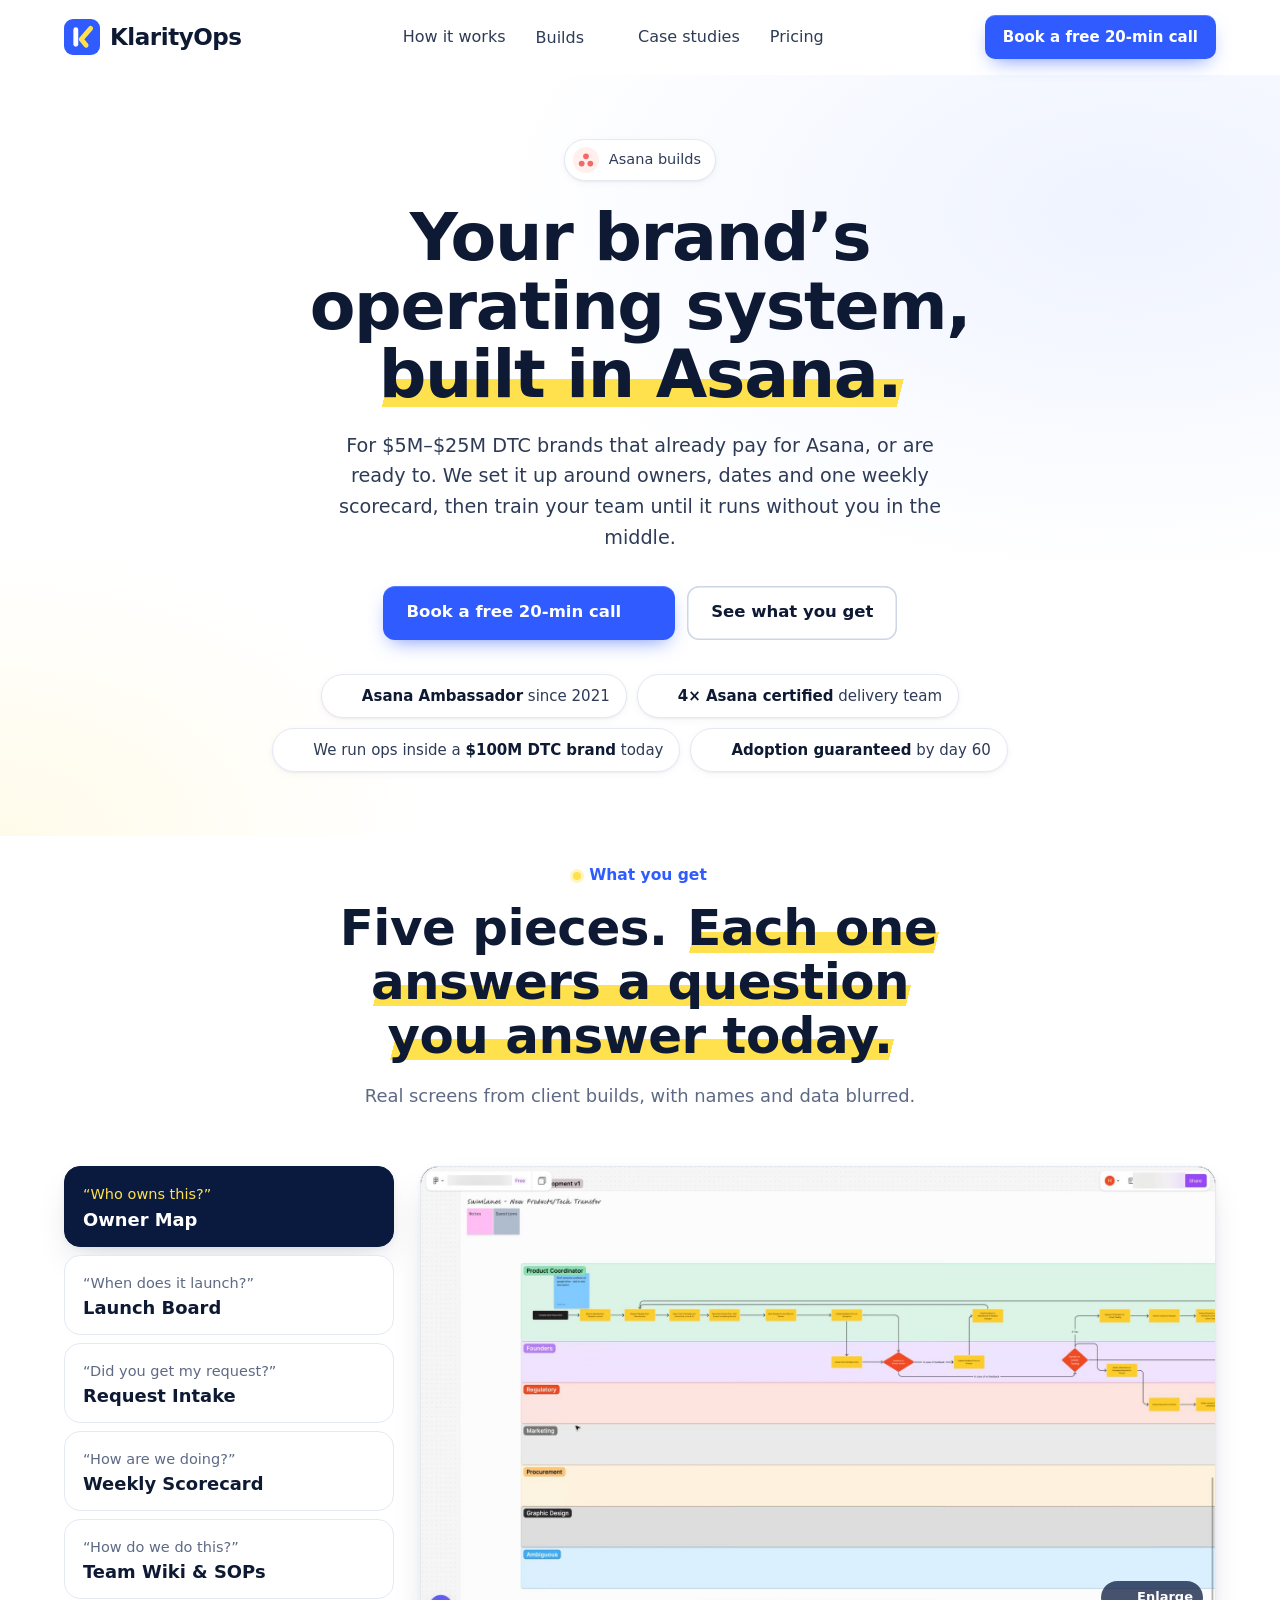
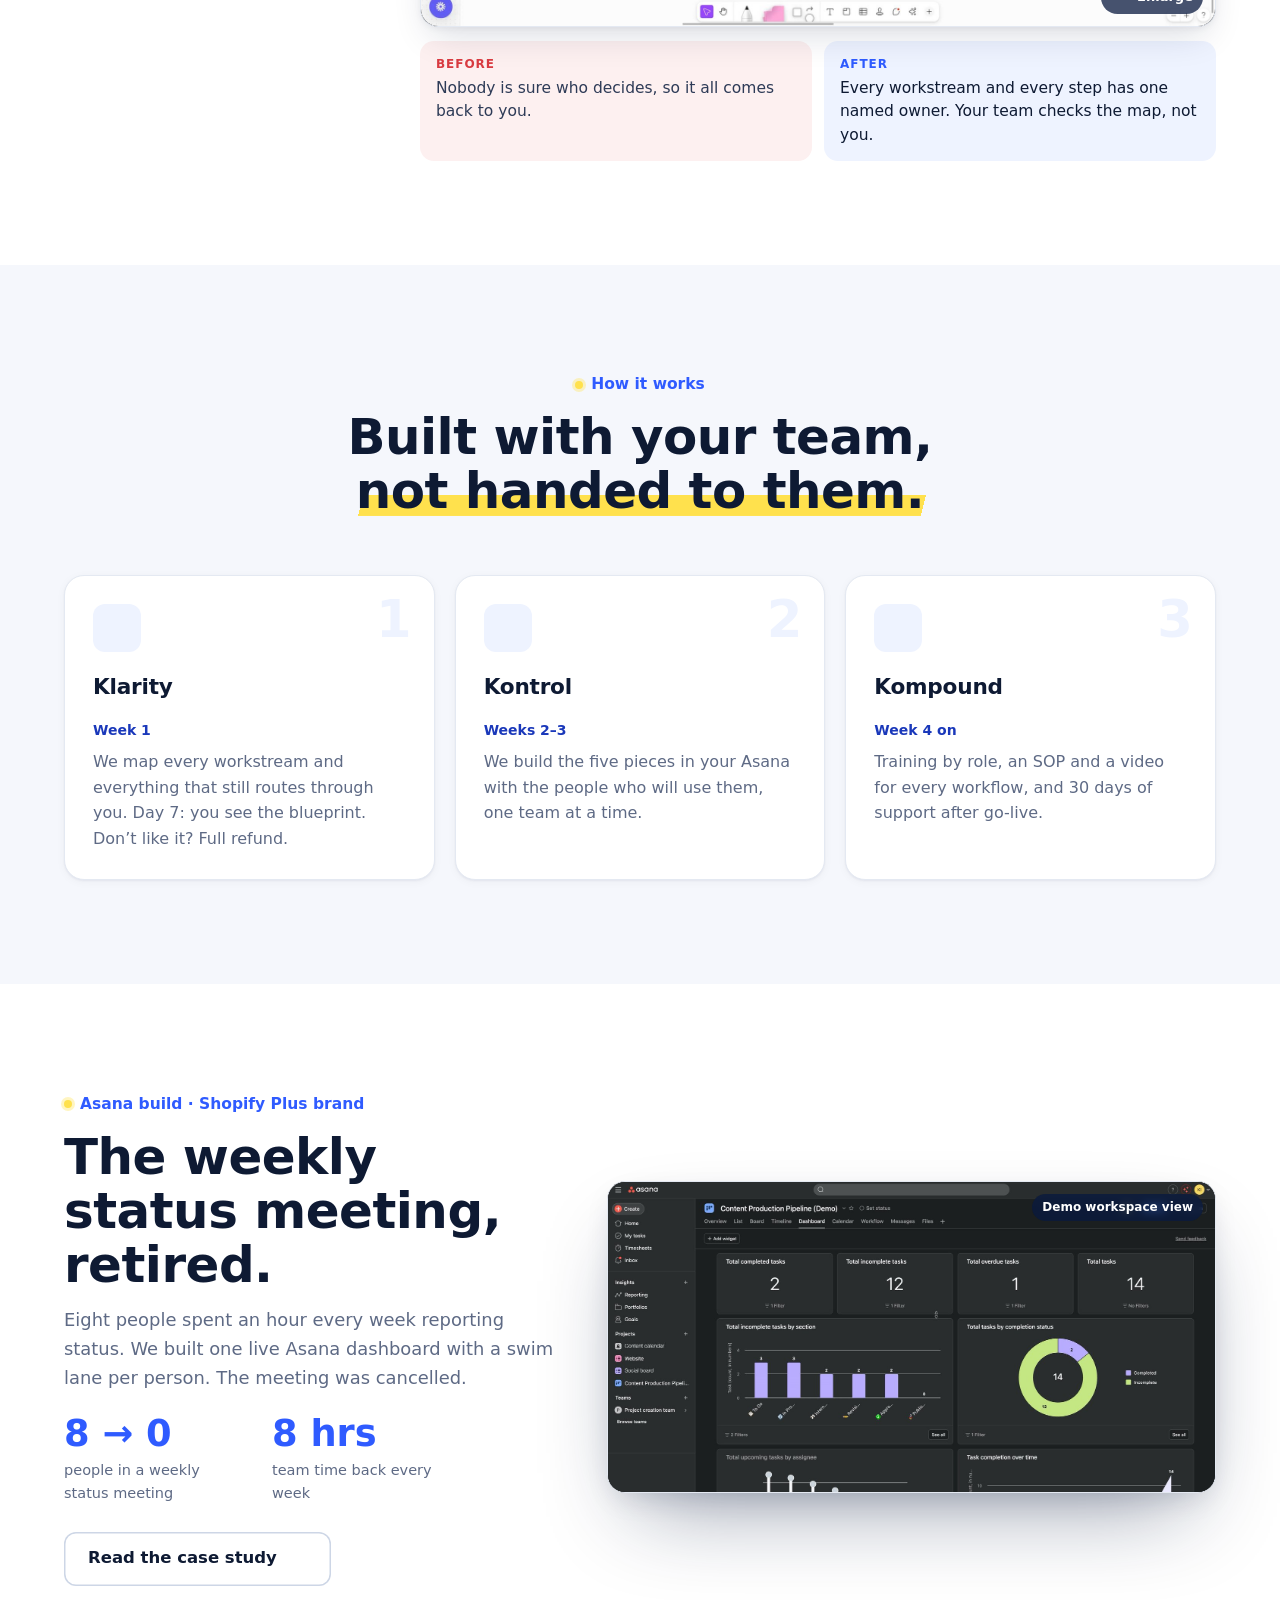
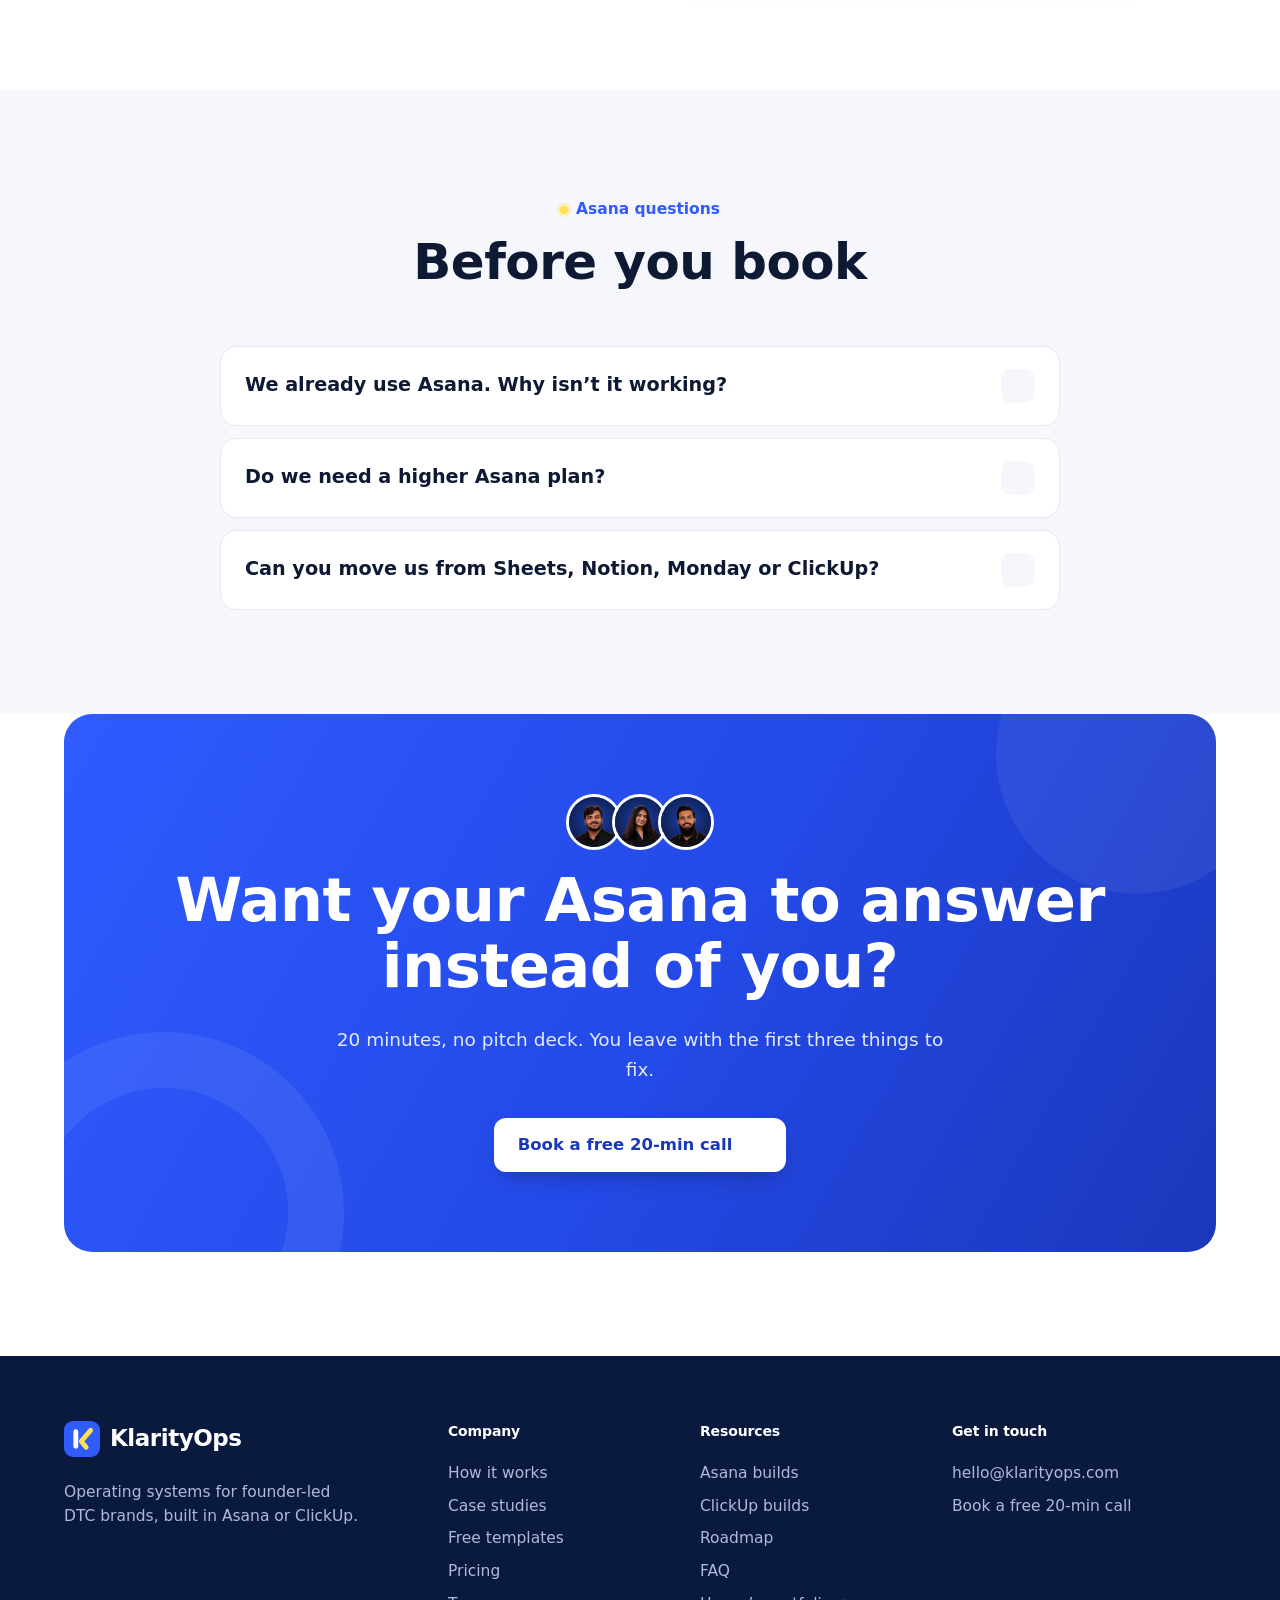
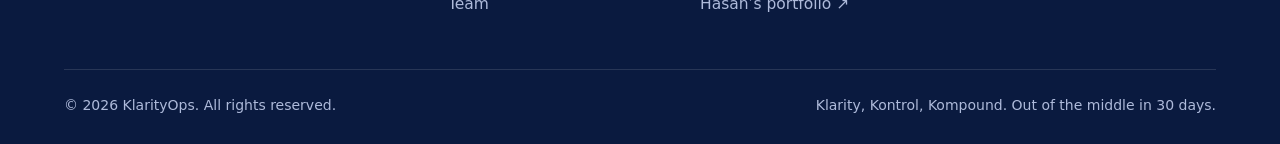
==== commit 04a179d3: "Reposition site around founder-in-the-middle for $5M-$25M DTC brands New hero, nine-notification pro" ====
--- a/asana.html
+++ b/asana.html
@@ -81,8 +81,8 @@
         }
     </script>
 
-    <title>Asana Consultants for D2C Brands | KlarityOps</title>
-    <meta name="description" content="Real Asana builds for D2C brands: creative pipelines, live dashboards, production boards, SOPs and onboarding. Built in your workspace and handed over.">
+    <title>Asana Builds for $5M–$25M DTC Brands | KlarityOps</title>
+    <meta name="description" content="Your brand's operating system, built in Asana: owner map, launch board, request intake, weekly scorecard and team wiki. Live in 30 days, adoption guaranteed.">
     <link rel="icon" type="image/svg+xml" href="/favicon.svg">
     <link rel="icon" type="image/png" sizes="192x192" href="/favicon-192x192.png">
     <link rel="icon" href="/favicon.ico" sizes="any">
@@ -93,15 +93,15 @@
     <link rel="canonical" href="https://klarityops.com/asana">
     <meta property="og:type" content="website">
     <meta property="og:site_name" content="KlarityOps">
-    <meta property="og:title" content="Asana systems for D2C brands | KlarityOps">
-    <meta property="og:description" content="Real Asana builds for D2C brands: creative pipelines, live dashboards, production boards, SOPs and onboarding. Built in your workspace and handed over.">
+    <meta property="og:title" content="Asana builds for DTC brands | KlarityOps">
+    <meta property="og:description" content="Your brand's operating system, built in Asana: owner map, launch board, request intake, weekly scorecard and team wiki. Live in 30 days, adoption guaranteed.">
     <meta property="og:url" content="https://klarityops.com/asana">
     <meta property="og:image" content="https://klarityops.com/og-image.jpg">
     <meta property="og:image:width" content="1200">
     <meta property="og:image:height" content="630">
     <meta name="twitter:card" content="summary_large_image">
-    <meta name="twitter:title" content="Asana systems for D2C brands | KlarityOps">
-    <meta name="twitter:description" content="Real Asana builds for D2C brands: creative pipelines, live dashboards, production boards, SOPs and onboarding. Built in your workspace and handed over.">
+    <meta name="twitter:title" content="Asana builds for DTC brands | KlarityOps">
+    <meta name="twitter:description" content="Your brand's operating system, built in Asana: owner map, launch board, request intake, weekly scorecard and team wiki. Live in 30 days, adoption guaranteed.">
     <meta name="twitter:image" content="https://klarityops.com/og-image.jpg">
 
     <script type="application/ld+json">
@@ -119,6 +119,35 @@
    "@type": "WebSite",
    "name": "KlarityOps",
    "url": "https://klarityops.com/"
+  },
+  {
+   "@type": "FAQPage",
+   "mainEntity": [
+    {
+     "@type": "Question",
+     "name": "We already use Asana. Why isn’t it working?",
+     "acceptedAnswer": {
+      "@type": "Answer",
+      "text": "Most brands have Asana, not a system in Asana. Projects exist, but there are no owners, no dates and no weekly scorecard, so the team goes back to Slack. We build around who decides what, so Asana answers the questions that come to you today."
+     }
+    },
+    {
+     "@type": "Question",
+     "name": "Do we need a higher Asana plan?",
+     "acceptedAnswer": {
+      "@type": "Answer",
+      "text": "Not always. We build on the plan you have and tell you on the call if something you need sits on a higher tier, and whether it’s worth paying for."
+     }
+    },
+    {
+     "@type": "Question",
+     "name": "Can you move us from Sheets, Notion, Monday or ClickUp?",
+     "acceptedAnswer": {
+      "@type": "Answer",
+      "text": "Yes. Migration of active work is part of the 30-Day Brand OS. We move what’s live, archive what isn’t, and run both side by side for a short overlap so nothing drops."
+     }
+    }
+   ]
   }
  ]
 }
@@ -137,7 +166,14 @@
             <a href="/" class="logo" aria-label="KlarityOps home"><img src="assets/brand/klarityops-mark.svg" alt="" width="36" height="36"><span>KlarityOps</span></a>
             <nav class="nav-links" aria-label="Primary">
                 <a href="/#system">How it works</a>
-                <a href="/#case-studies">Case studies</a>
+                <div class="nav-dd">
+                    <button type="button" class="nav-dd-btn" aria-expanded="false" aria-controls="builds-menu">Builds <i data-lucide="chevron-down"></i></button>
+                    <div class="nav-dd-menu" id="builds-menu">
+                        <a href="asana.html"><span class="dd-ic asana"><svg viewBox="0 0 100 100" aria-hidden="true"><circle cx="50" cy="27" r="18" fill="#F06A6A"/><circle cx="23" cy="72" r="18" fill="#F06A6A"/><circle cx="77" cy="72" r="18" fill="#F06A6A"/></svg></span><span><b>Asana builds</b><small>Your operating system, built in Asana</small></span></a>
+                        <a href="clickup.html"><span class="dd-ic clickup"><svg viewBox="0 0 24 24" aria-hidden="true"><path d="M4 16.5l3.2-2.5c1.6 2.1 3.2 3.1 4.9 3.1s3.2-1 4.8-3.1l3.2 2.5c-2.3 3-5 4.5-8 4.5s-5.8-1.5-8.1-4.5z" fill="#7B68EE"/><path d="M12 7.3l-5.3 4.5L4.6 9.4 12 3l7.4 6.4-2.1 2.4z" fill="#FF02F0"/></svg></span><span><b>ClickUp builds</b><small>Your operating system, built in ClickUp</small></span></a>
+                    </div>
+                </div>
+                <a href="case-studies.html">Case studies</a>
                 <a href="/#engagement">Pricing</a>
             </nav>
             <div class="nav-right">
@@ -153,226 +189,121 @@
             <button class="x-btn" type="button" onclick="closeMobileNav()" aria-label="Close menu"><i data-lucide="x"></i></button>
         </div>
         <a class="ml" href="/#system" onclick="closeMobileNav()">How it works <i data-lucide="arrow-right"></i></a>
-        <a class="ml" href="/#case-studies" onclick="closeMobileNav()">Case studies <i data-lucide="arrow-right"></i></a>
+        <span class="ml-group">Builds</span>
+        <a class="ml ml-sub" href="asana.html" onclick="closeMobileNav()">Asana builds <i data-lucide="arrow-right"></i></a>
+        <a class="ml ml-sub" href="clickup.html" onclick="closeMobileNav()">ClickUp builds <i data-lucide="arrow-right"></i></a>
+        <a class="ml" href="case-studies.html" onclick="closeMobileNav()">Case studies <i data-lucide="arrow-right"></i></a>
         <a class="ml" href="/#engagement" onclick="closeMobileNav()">Pricing <i data-lucide="arrow-right"></i></a>
         <button class="btn btn-block" onclick="closeMobileNav(); openBookingModal('mobile_nav_panel', 'Free 20-Min Fit Call');">Book a free 20-min call <i data-lucide="arrow-right"></i></button>
     </div>
 
     <main id="main-content">
-        <section class="hero phero">
-            <div class="wrap">
-                <span class="chip rv"><span class="asana"><svg viewBox="0 0 100 100" aria-hidden="true"><circle cx="50" cy="27" r="18" fill="#F06A6A"/><circle cx="23" cy="72" r="18" fill="#F06A6A"/><circle cx="77" cy="72" r="18" fill="#F06A6A"/></svg></span>Asana systems for D2C brands</span>
-                <h1 class="rv" style="--d:1">Asana systems that <span class="hl">actually get used.</span></h1>
-                <p class="lead rv" style="--d:2">Real screens from client builds, organised by the problem each one fixes. Names and client data are blurred.</p>
-                <div class="hero-ctas rv" style="--d:3"><button class="btn" onclick="openBookingModal('asana_page_hero', 'Free 20-Min Fit Call')">Book a free 20-min call <i data-lucide="arrow-right"></i></button></div>
-            </div>
-        </section>
-        <section class="sec demo" id="demo">
+        <section class="hero phero bhero">
+            <div class="wrap">
+                <span class="chip rv"><span class="asana"><svg viewBox="0 0 100 100" aria-hidden="true"><circle cx="50" cy="27" r="18" fill="#F06A6A"/><circle cx="23" cy="72" r="18" fill="#F06A6A"/><circle cx="77" cy="72" r="18" fill="#F06A6A"/></svg></span>Asana builds</span>
+                <h1 class="rv" style="--d:1">Your brand’s operating system, <span class="hl">built in Asana.</span></h1>
+                <p class="lead rv" style="--d:2">For $5M–$25M DTC brands that already pay for Asana, or are ready to. We set it up around owners, dates and one weekly scorecard, then train your team until it runs without you in the middle.</p>
+                <div class="hero-ctas rv" style="--d:3"><button class="btn" onclick="openBookingModal('asana_page_hero', 'Free 20-Min Fit Call')">Book a free 20-min call <i data-lucide="arrow-right"></i></button><a class="btn btn-ghost" href="#get">See what you get</a></div>
+                <ul class="trust-row rv" style="--d:4">
+                    <li><i data-lucide="award"></i><span><b>Asana Ambassador</b> since 2021</span></li>
+                    <li><i data-lucide="badge-check"></i><span><b>4× Asana certified</b> delivery team</span></li>
+                    <li><i data-lucide="store"></i><span>We run ops inside a <b>$100M DTC brand</b> today</span></li>
+                    <li><i data-lucide="shield-check"></i><span><b>Adoption guaranteed</b> by day 60</span></li>
+                </ul>
+            </div>
+        </section>
+
+        <section class="sec" id="get">
             <div class="wrap">
                 <div class="sec-head rv">
-                    <span class="label"><i></i>See it in action</span>
-                    <h2 class="h2">A real Asana build, start to finish</h2>
-                    <p class="sub">Real screens from live client builds, names blurred, with captions so you can follow along. No mockups.</p>
-                </div>
-                <div class="film rv">
-                    <video id="film-b-m" class="v-m" muted loop playsinline preload="none" poster="assets/posters/film-b-m.jpg" data-src="assets/video/film-b-m.mp4" aria-label="Walkthrough of real client builds: a process map, one request board, a launch template, a routing rule, a live leadership dashboard and goals"></video>
-                    <video id="film-b" class="v-d" muted loop playsinline preload="none" poster="assets/posters/film-b.jpg" data-src="assets/video/film-b.mp4" aria-label="Walkthrough of real client builds: a process map, one request board, a launch template, a routing rule, a live leadership dashboard and goals"></video>
-                    <div class="film-ctrl">
-                        <button type="button" id="film-toggle" aria-label="Pause video"><i data-lucide="pause"></i></button>
-                        <button type="button" id="film-full" aria-label="Watch full screen"><i data-lucide="maximize"></i></button>
-                    </div>
-                </div>
-                <div class="film-points">
-                    <div class="fpt rv"><span class="ib"><i data-lucide="list-checks"></i></span><div class="tx"><b>One list for every request</b><span>Type, priority and channel on every task, so nothing hides in DMs.</span></div></div>
-                    <div class="fpt rv" style="--d:1"><span class="ib"><i data-lucide="zap"></i></span><div class="tx"><b>Rules and AI do the busywork</b><span>Work moves stage to stage, and briefs draft themselves.</span></div></div>
-                    <div class="fpt rv" style="--d:2"><span class="ib"><i data-lucide="gauge"></i></span><div class="tx"><b>A dashboard instead of a meeting</b><span>Leadership sees progress live, without asking anyone.</span></div></div>
-                </div>
-                <div class="demo-cta rv"><button class="btn btn-white" onclick="openBookingModal('demo_section', 'Free 20-Min Fit Call')">Book a free 20-min call <i data-lucide="arrow-right"></i></button></div>
-            </div>
-        </section>
-        <section class="sec" id="builds">
-            <div class="wrap">
-                <div class="sec-head rv">
-                    <span class="label"><i></i>By problem</span>
-                    <h2 class="h2">The problems these systems fix</h2>
-                    <p class="sub">24 real screens from client workspaces across six systems. Names, logos, photos and client data are blurred.</p>
-                </div>
-                <div class="gal rv">
-                    <div class="gal-tabs" role="tablist" aria-label="Systems">
-                        <button class="gtab" role="tab" aria-selected="true" data-cat="0"><span class="ib"><i data-lucide="palette"></i></span><span class="gt-t"><b>Creative pipeline from brief to live ad</b><small>Creative production</small></span><span class="gt-n">4</span></button>
-                        <button class="gtab" role="tab" aria-selected="false" tabindex="-1" data-cat="1"><span class="ib"><i data-lucide="gauge"></i></span><span class="gt-t"><b>Leadership sees it without asking</b><small>Dashboards &amp; reporting</small></span><span class="gt-n">4</span></button>
-                        <button class="gtab" role="tab" aria-selected="false" tabindex="-1" data-cat="2"><span class="ib"><i data-lucide="factory"></i></span><span class="gt-t"><b>Every order, every stage, one board</b><small>Production pipelines</small></span><span class="gt-n">4</span></button>
-                        <button class="gtab" role="tab" aria-selected="false" tabindex="-1" data-cat="3"><span class="ib"><i data-lucide="user-plus"></i></span><span class="gt-t"><b>New hires ready on day one</b><small>Onboarding &amp; wiki</small></span><span class="gt-n">4</span></button>
-                        <button class="gtab" role="tab" aria-selected="false" tabindex="-1" data-cat="4"><span class="ib"><i data-lucide="book-open"></i></span><span class="gt-t"><b>How work gets done, written down</b><small>SOP system</small></span><span class="gt-n">3</span></button>
-                        <button class="gtab" role="tab" aria-selected="false" tabindex="-1" data-cat="5"><span class="ib"><i data-lucide="target"></i></span><span class="gt-t"><b>Launch plans and goals that stay live</b><small>OKRs &amp; process maps</small></span><span class="gt-n">5</span></button>
-                    </div>
-                    <div class="gal-view" role="tabpanel" aria-live="polite">
-                        <div class="gal-stage">
-                            <button type="button" class="gal-main" id="gal-main" aria-label="Enlarge screenshot"><img id="gal-img" src="assets/shots/creative-intake.jpg" alt="" width="1800" height="1034"><span class="zoom"><i data-lucide="maximize-2"></i><span>Enlarge</span></span><span class="gal-count" id="gal-count">1 / 4</span></button>
-                            <button type="button" class="gal-nav prev" id="gal-prev" aria-label="Previous screen"><i data-lucide="chevron-left"></i></button>
-                            <button type="button" class="gal-nav next" id="gal-next" aria-label="Next screen"><i data-lucide="chevron-right"></i></button>
+                    <span class="label"><i></i>What you get</span>
+                    <h2 class="h2">Five pieces. <span class="hl">Each one answers a question you answer today.</span></h2>
+                    <p class="sub">Real screens from client builds, with names and data blurred.</p>
+                </div>
+                <div class="art rv" id="art">
+                    <div class="art-tabs" role="tablist" aria-label="What we build">
+                        <button class="art-tab" role="tab" aria-selected="true" data-i="0" data-img="assets/shots/process-swimlanes.jpg" data-alt="Swimlane map of who owns each step of a launch, names blurred" data-b="Nobody is sure who decides, so it all comes back to you." data-a="Every workstream and every step has one named owner. Your team checks the map, not you."><span class="art-q">“Who owns this?”</span><b>Owner Map</b></button>
+                        <button class="art-tab" role="tab" aria-selected="false" tabindex="-1" data-i="1" data-img="assets/shots/launch-template.jpg" data-alt="Product launch template with every step timed from kickoff" data-b="Launch steps live in five Slack threads and one person’s memory." data-a="One launch template: every step, owner and date, timed from kickoff. Retail and ads plan around a real date."><span class="art-q">“When does it launch?”</span><b>Launch Board</b></button>
+                        <button class="art-tab" role="tab" aria-selected="false" tabindex="-1" data-i="2" data-img="assets/shots/creative-intake.jpg" data-alt="Creative board where requests move from intake to live, names blurred" data-b="Requests arrive in DMs, half-briefed, and land on you to sort." data-a="One intake form. Every request arrives complete, gets an owner and moves through review on its own."><span class="art-q">“Did you get my request?”</span><b>Request Intake</b></button>
+                        <button class="art-tab" role="tab" aria-selected="false" tabindex="-1" data-i="3" data-img="assets/shots/scorecard.jpg" data-alt="Weekly company scorecard with an owner and a target per KPI, names blurred" data-b="You learn how the week went in a status meeting, or when something breaks." data-a="One weekly scorecard: every number has an owner and a target. Problems show up on Monday, not at month end."><span class="art-q">“How are we doing?”</span><b>Weekly Scorecard</b></button>
+                        <button class="art-tab" role="tab" aria-selected="false" tabindex="-1" data-i="4" data-img="assets/shots/wiki-home.jpg" data-alt="Company wiki with team hubs and onboarding, names blurred" data-b="How work gets done lives in a few heads, and leaves when they do." data-a="A team wiki with an SOP for every repeatable process. New hires start from it, not from you."><span class="art-q">“How do we do this?”</span><b>Team Wiki &amp; SOPs</b></button>
+                    </div>
+                    <div class="art-view" role="tabpanel" aria-live="polite">
+                        <button type="button" class="art-shot zoomable" id="art-shot" data-full="assets/shots/process-swimlanes.jpg" data-title="Owner Map"><img id="art-img" src="assets/shots/process-swimlanes.jpg" alt="Swimlane map of who owns each step of a launch, names blurred" width="1800" height="1034"><span class="zoom"><i data-lucide="maximize-2"></i><span>Enlarge</span></span></button>
+                        <div class="art-ba">
+                            <div class="b4"><small>Before</small><p id="art-b">Nobody is sure who decides, so it all comes back to you.</p></div>
+                            <div class="af"><small>After</small><p id="art-a">Every workstream and every step has one named owner. Your team checks the map, not you.</p></div>
                         </div>
-                        <p class="gal-cap" id="gal-cap"></p>
-                        <div class="gal-thumbs" id="gal-thumbs"></div>
-                        <div class="ba">
-                            <div class="b4"><small><i data-lucide="circle-x"></i>Before</small><p id="gal-before"></p></div>
-                            <div class="af"><small><i data-lucide="circle-check"></i>After</small><p id="gal-after"></p></div>
-                        </div>
-                        <p class="gal-fact" id="gal-fact" hidden><i data-lucide="badge-check"></i><span></span></p>
-                    </div>
-                </div>
-            </div>
-        </section>
-        <section class="sec" id="how">
+                    </div>
+                </div>
+            </div>
+        </section>
+
+        <section class="sec sec-tint" id="how">
             <div class="wrap">
                 <div class="sec-head rv">
                     <span class="label"><i></i>How it works</span>
-                    <h2 class="h2">From scattered to systemized in 30 days</h2>
-                    <p class="sub">Three stages, built inside your own Asana workspace. Each one ships something your team keeps.</p>
-                </div>
-                <div id="flow" class="rv">
-                    <div class="flow-steps" role="tablist" aria-label="The three stages">
-                        <button class="fstep" role="tab" id="fs-1" aria-controls="fp-1" aria-selected="true"><span class="num">1</span><span><b>Diagnose</b><small>Week 1</small></span><span class="prog"></span></button>
-                        <button class="fstep" role="tab" id="fs-2" aria-controls="fp-2" aria-selected="false" tabindex="-1"><span class="num">2</span><span><b>Build</b><small>Weeks 2–3</small></span><span class="prog"></span></button>
-                        <button class="fstep" role="tab" id="fs-3" aria-controls="fp-3" aria-selected="false" tabindex="-1"><span class="num">3</span><span><b>Hand over</b><small>Week 4 onward</small></span><span class="prog"></span></button>
-                    </div>
-
-                    <div class="flow-panel" id="fp-1" role="tabpanel" aria-labelledby="fs-1">
-                        <div class="fp-head"><span class="fp-num">1/3</span>
-                            <span class="kick">Week 1</span>
-                            <h3>We map how work really moves, and where it breaks</h3>
-                        </div>
-                        <div class="fp-viz" aria-hidden="true">
-                            <div class="viz vz-card">
-                                <div class="vz-title">Workstream map <small>Audit</small></div>
-                                <ul class="ws">
-                                    <li style="--i:0"><span class="nm">Product launches</span><span class="ln"></span><span class="own"><span class="q">?</span><span class="av" style="background:#0A1A3F">HM</span></span></li>
-                                    <li style="--i:1"><span class="nm">Creative production</span><span class="ln"></span><span class="own"><span class="q">?</span><span class="av" style="background:#7B4DDB">JS</span></span></li>
-                                    <li style="--i:2"><span class="nm">Retail onboarding</span><span class="ln"></span><span class="own"><span class="q">?</span><span class="av" style="background:#2F5BFF">DK</span></span><span class="flag"><i></i><span class="fl-a">Handoff&nbsp;</span>breaks here</span></li>
-                                    <li style="--i:3"><span class="nm">Inventory &amp; POs</span><span class="ln"></span><span class="own"><span class="q">?</span><span class="av" style="background:#0F9F6E">AR</span></span></li>
-                                    <li style="--i:4"><span class="nm">Weekly reporting</span><span class="ln"></span><span class="own"><span class="q">?</span><span class="av" style="background:#E9A800"><i data-lucide="zap"></i></span></span></li>
-                                </ul>
-                                <div class="vz-foot"><span>Workstreams mapped <b>5</b></span><span>Owners named <b data-to="5">0</b>/5</span></div>
-                            </div>
-                        </div>
-                        <div class="fp-body">
-                            <p>Before we touch Asana, we learn how your business actually runs: who owns what, where handoffs fail, and what keeps landing on you.</p>
-                            <ul class="checks">
-                                <li><i data-lucide="check"></i>Every active workstream mapped end to end</li>
-                                <li><i data-lucide="check"></i>One accountable owner named for each</li>
-                                <li><i data-lucide="check"></i>Bottlenecks and broken handoffs found</li>
-                            </ul>
-                            <div class="getchip"><i data-lucide="gift"></i><span><b>You keep:</b> the workstream map and ownership audit, even if you stop here.</span></div>
-                        </div>
-                    </div>
-
-                    <div class="flow-panel" id="fp-2" role="tabpanel" aria-labelledby="fs-2" hidden>
-                        <div class="fp-head"><span class="fp-num">2/3</span>
-                            <span class="kick">Weeks 2–3</span>
-                            <h3>We build the system inside your Asana</h3>
-                        </div>
-                        <div class="fp-viz" aria-hidden="true">
-                            <div class="viz vz-card">
-                                <div class="mb-head"><span class="ic">Q4</span><b>Holiday launch</b><span class="tg">Board</span></div>
-                                <div class="mb-cols">
-                                    <div class="mb-col"><h5><i style="background:#98A2B8"></i>To do</h5>
-                                        <div class="mc" style="--i:0">PO for SKU-204<div class="r"><span class="av" style="background:#0F9F6E">AR</span><span><span class="pl ok">On track</span></span></div></div>
-                                        <div class="mc" style="--i:3">Holiday launch plan<div class="r"><span class="av" style="background:#0A1A3F">HM</span><span><span class="pl ok">On track</span></span></div></div></div>
-                                    <div class="mb-col"><h5><i style="background:#E9A800"></i>Review</h5>
-                                        <div class="mc mv" style="--i:1">Q4 creative approval<div class="r"><span class="av" style="background:#7B4DDB">JS</span><span><span class="pl rv">In review</span><span class="pl ok late">Done ✓</span></span></div></div>
-                                        <div class="mc" style="--i:4">Landing page copy<div class="r"><span class="av" style="background:#E07A1F">LP</span><span><span class="pl rv">In review</span></span></div></div></div>
-                                    <div class="mb-col"><h5><i style="background:#0F9F6E"></i>Done</h5>
-                                        <div class="mc" style="--i:2">Launch date set<div class="r"><span class="av" style="background:#0A1A3F">HM</span><span><span class="pl ok">Done</span></span></div></div>
-                                        <div class="mc" style="--i:5">Weekly KPI report<div class="r"><span class="av" style="background:#E9A800"><i data-lucide="zap"></i></span><span><span class="pl au">Auto</span></span></div></div></div>
-                                </div>
-                                <div class="chips">
-                                    <div class="chip2 rule"><i data-lucide="zap"></i>When approved → move to Done → notify the team</div>
-                                    <div class="chip2 form"><i data-lucide="inbox"></i>Intake form: new requests routed automatically</div>
-                                </div>
-                            </div>
-                        </div>
-                        <div class="fp-body">
-                            <p>Projects, boards, intake forms, rules and dashboards, designed around how your team already talks, not how a template thinks they should.</p>
-                            <ul class="checks">
-                                <li><i data-lucide="check"></i>Boards with clear stages and owners</li>
-                                <li><i data-lucide="check"></i>Intake forms so requests stop arriving in DMs</li>
-                                <li><i data-lucide="check"></i>Rules that move work and remind people</li>
-                                <li><i data-lucide="check"></i>Live dashboards for leadership</li>
-                            </ul>
-                            <div class="getchip"><i data-lucide="gift"></i><span><b>You keep:</b> a working system your team can use on day one.</span></div>
-                        </div>
-                    </div>
-
-                    <div class="flow-panel" id="fp-3" role="tabpanel" aria-labelledby="fs-3" hidden>
-                        <div class="fp-head"><span class="fp-num">3/3</span>
-                            <span class="kick">Week 4 onward</span>
-                            <h3>Your team learns it, owns it and runs it</h3>
-                        </div>
-                        <div class="fp-viz" aria-hidden="true">
-                            <div class="viz">
-                                <div class="vz-card sop">
-                                    <div class="vz-title"><span style="display:flex;gap:8px;align-items:center"><i data-lucide="file-text" style="color:var(--blue)"></i>SOP: Launching a product</span><small>v1.0</small></div>
-                                    <ol><li><span>1</span>Submit the launch brief through the intake form</li><li><span>2</span>Owner confirms dates and approvers in Asana</li><li><span>3</span>Rules notify creative, ops and CX automatically</li></ol>
-                                </div>
-                                <div class="vz-card train">
-                                    <div class="vz-title">Team training</div>
-                                    <ul>
-                                        <li style="--i:0"><span class="av" style="background:#0A1A3F">HM</span><span class="rl">Founder</span><span class="tk"><i data-lucide="check"></i></span></li>
-                                        <li style="--i:1"><span class="av" style="background:#E07A1F">LP</span><span class="rl">Marketing</span><span class="tk"><i data-lucide="check"></i></span></li>
-                                        <li style="--i:2"><span class="av" style="background:#0F9F6E">AR</span><span class="rl">Operations</span><span class="tk"><i data-lucide="check"></i></span></li>
-                                        <li style="--i:3"><span class="av" style="background:#7B4DDB">JS</span><span class="rl">Creative</span><span class="tk"><i data-lucide="check"></i></span></li>
-                                    </ul>
-                                </div>
-                            </div>
-                        </div>
-                        <div class="fp-body">
-                            <p>We roll out in phases your people can absorb, train each role, and document every process. The tenth launch runs smoother than the first, without us in the room.</p>
-                            <ul class="checks">
-                                <li><i data-lucide="check"></i>SOP playbook for every repeatable process</li>
-                                <li><i data-lucide="check"></i>Training for each role, not one big demo</li>
-                                <li><i data-lucide="check"></i>Phased rollout so adoption sticks</li>
-                            </ul>
-                            <div class="getchip"><i data-lucide="gift"></i><span><b>You keep:</b> everything. No lock-in, and support only while it’s useful.</span></div>
-                        </div>
-                    </div>
-                </div>
-            </div>
-        </section>
-        <section class="sec sec-tint" id="delivery">
-            <div class="wrap">
-                <div class="sec-head rv"><span class="label"><i></i>The handoff</span><h2 class="h2">Every build ships three things</h2><p class="sub">Your team gets the system and everything needed to run it without us.</p></div>
+                    <h2 class="h2">Built with your team, <span class="hl">not handed to them.</span></h2>
+                </div>
                 <div class="grid-3 ships">
-                    <article class="card ship rv"><span class="ship-n">1</span><span class="ib"><i data-lucide="settings-2"></i></span><h3>Working system</h3><p>Configured in your workspace and tested against the workflow we agreed with you.</p></article>
-                    <article class="card ship rv" style="--d:1"><span class="ship-n">2</span><span class="ib"><i data-lucide="file-text"></i></span><h3>Written SOP</h3><p>Owners, fields, rules, exceptions and review cadence, documented for the team.</p></article>
-                    <article class="card ship rv" style="--d:2"><span class="ship-n">3</span><span class="ib"><i data-lucide="clapperboard"></i></span><h3>Video guide</h3><p>A short recorded walkthrough for admins and day-to-day users.</p></article>
-                </div>
-            </div>
-        </section>
+                    <article class="card ship rv"><span class="ship-n">1</span><span class="ib"><i data-lucide="search"></i></span><h3>Klarity</h3><span class="wk">Week 1</span><p>We map every workstream and everything that still routes through you. Day 7: you see the blueprint. Don’t like it? Full refund.</p></article>
+                    <article class="card ship rv" style="--d:1"><span class="ship-n">2</span><span class="ib"><i data-lucide="settings-2"></i></span><h3>Kontrol</h3><span class="wk">Weeks 2–3</span><p>We build the five pieces in your Asana with the people who will use them, one team at a time.</p></article>
+                    <article class="card ship rv" style="--d:2"><span class="ship-n">3</span><span class="ib"><i data-lucide="key-round"></i></span><h3>Kompound</h3><span class="wk">Week 4 on</span><p>Training by role, an SOP and a video for every workflow, and 30 days of support after go-live.</p></article>
+                </div>
+            </div>
+        </section>
+
+        <section class="sec" id="proof">
+            <div class="wrap">
+                <div class="proof-split rv">
+                    <div class="ps-copy">
+                        <span class="label"><i></i>Asana build · Shopify Plus brand</span>
+                        <h2 class="h2">The weekly status meeting, retired.</h2>
+                        <p class="sub">Eight people spent an hour every week reporting status. We built one live Asana dashboard with a swim lane per person. The meeting was cancelled.</p>
+                        <div class="ps-nums"><div><b>8 → 0</b><span>people in a weekly status meeting</span></div><div><b>8 hrs</b><span>team time back every week</span></div></div>
+                        <button class="btn btn-ghost" onclick="openCaseStudy('pridola')">Read the case study <i data-lucide="arrow-right"></i></button>
+                    </div>
+                    <button type="button" class="ps-shot zoomable" data-full="assets/cases/pridola-dashboard.jpg" data-title="Live operations dashboard (demo workspace view)"><img src="assets/cases/pridola-dashboard.jpg" alt="A live operations dashboard of the same type, shown in our demo workspace" loading="lazy"><span class="shot-tag">Demo workspace view</span></button>
+                </div>
+            </div>
+        </section>
+
+        <section class="sec sec-tint" id="faq">
+            <div class="wrap">
+                <div class="sec-head rv"><span class="label"><i></i>Asana questions</span><h2 class="h2">Before you book</h2></div>
+                <div class="faq rv">
+                    <details><summary>We already use Asana. Why isn’t it working?<span class="pm"><i data-lucide="plus"></i></span></summary><p class="ans">Most brands have Asana, not a system in Asana. Projects exist, but there are no owners, no dates and no weekly scorecard, so the team goes back to Slack. We build around who decides what, so Asana answers the questions that come to you today.</p></details>
+                    <details><summary>Do we need a higher Asana plan?<span class="pm"><i data-lucide="plus"></i></span></summary><p class="ans">Not always. We build on the plan you have and tell you on the call if something you need sits on a higher tier, and whether it’s worth paying for.</p></details>
+                    <details><summary>Can you move us from Sheets, Notion, Monday or ClickUp?<span class="pm"><i data-lucide="plus"></i></span></summary><p class="ans">Yes. Migration of active work is part of the 30-Day Brand OS. We move what’s live, archive what isn’t, and run both side by side for a short overlap so nothing drops.</p></details>
+                </div>
+            </div>
+        </section>
+
         <section id="book-cta">
             <div class="wrap">
                 <div class="cta-box rv">
                     <div class="faces" aria-hidden="true"><img src="assets/team/hasan-ijaz.jpg" alt=""><img src="assets/team/amna-qaisar.jpg" alt=""><img src="assets/team/huzaifa-farooq.jpg" alt=""></div>
-                    <h2>Want this in your Asana?</h2>
-                    <p>No prep and no pitch deck. Tell us what’s breaking and we’ll point out where to start.</p>
+                    <h2>Want your Asana to answer instead of you?</h2>
+                    <p>20 minutes, no pitch deck. You leave with the first three things to fix.</p>
                     <div class="btns"><button class="btn btn-white" onclick="openBookingModal('asana_page_cta', 'Free 20-Min Fit Call')">Book a free 20-min call <i data-lucide="arrow-right"></i></button></div>
                 </div>
             </div>
         </section>
     </main>
     <div class="mbar" id="mbar" aria-hidden="true">
-        <div><b>Free 20-min call</b><small>No pitch deck. Audit fee credited.</small></div>
+        <div><b>Free 20-min call</b><small>Leave with the first 3 fixes.</small></div>
         <button class="btn btn-sm" tabindex="-1" onclick="openBookingModal('mobile_sticky_bar', 'Free 20-Min Fit Call')">Book now <i data-lucide="arrow-right"></i></button>
     </div>
 
     <footer>
         <div class="wrap">
             <div class="foot">
-                <div><a href="/" class="logo"><img src="assets/brand/klarityops-mark.svg" alt="" width="36" height="36"><span>KlarityOps</span></a><p>Asana operating systems for D2C brands.</p></div>
-                <div><h4>Company</h4><a href="/#system">How it works</a><a href="case-studies.html">Case studies</a><a href="/#engagement">Pricing</a><a href="team.html">Team</a></div>
-                <div><h4>Resources</h4><a href="asana.html">Asana systems</a><a href="clickup.html">ClickUp systems</a><a href="roadmap.html">Roadmap</a><a href="faq.html">FAQ</a><a href="https://portfolio.klarityops.com" target="_blank" rel="noopener">Portfolio ↗</a></div>
+                <div><a href="/" class="logo"><img src="assets/brand/klarityops-mark.svg" alt="" width="36" height="36"><span>KlarityOps</span></a><p>Operating systems for founder-led DTC brands, built in Asana or ClickUp.</p></div>
+                <div><h4>Company</h4><a href="/#system">How it works</a><a href="case-studies.html">Case studies</a><a href="/#free">Free templates</a><a href="/#engagement">Pricing</a><a href="team.html">Team</a></div>
+                <div><h4>Resources</h4><a href="asana.html">Asana builds</a><a href="clickup.html">ClickUp builds</a><a href="roadmap.html">Roadmap</a><a href="faq.html">FAQ</a><a href="https://hasan-ijaz-portfolio.vercel.app/" target="_blank" rel="noopener">Hasan’s portfolio ↗</a></div>
                 <div><h4>Get in touch</h4><a href="mailto:hello@klarityops.com">hello@klarityops.com</a><a href="#book" onclick="openBookingModal('footer', 'Free 20-Min Fit Call'); return false;">Book a free 20-min call</a></div>
             </div>
-            <div class="foot-bot"><span>© 2026 KlarityOps. All rights reserved.</span><span>The Klarity Method: diagnose, build, hand over.</span></div>
+            <div class="foot-bot"><span>© 2026 KlarityOps. All rights reserved.</span><span>Klarity, Kontrol, Kompound. Out of the middle in 30 days.</span></div>
         </div>
     </footer>
 
@@ -424,11 +355,9 @@
                                 <label for="selectedOfferDisplay">What are you interested in?</label>
                                 <select id="selectedOfferDisplay" onchange="handleOfferChange(this.value)">
                                     <option selected>Free 20-Min Fit Call</option>
-                                    <option>Systems Audit &amp; Roadmap</option>
-                                    <option>Systems Audit + AI Audit Combo</option>
-                                    <option>One-Off Build</option>
-                                    <option>BizOps Retainer</option>
-                                    <option>Build Sprint</option>
+                                    <option>Ops X-Ray</option>
+                                    <option>The 30-Day Brand OS</option>
+                                    <option>Ops Partner</option>
                                 </select>
                             </div>
                             <div class="fg full">
@@ -478,8 +407,8 @@
 
                     <div class="form-step" data-step="3">
                         <div class="fg">
-                            <label for="pain">What’s breaking most often?</label>
-                            <textarea id="pain" required placeholder="e.g. Tool sprawl, nobody owns the final handoff, leadership can’t see status, and launches keep slipping…"></textarea>
+                            <label for="pain">What still lands on you?</label>
+                            <textarea id="pain" required placeholder="e.g. Every approval still comes to me, launches keep slipping, and nobody uses our Asana…"></textarea>
                         </div>
                     </div>
 
--- a/assets/css/site.css
+++ b/assets/css/site.css
@@ -1063,3 +1063,188 @@
     .case-rows .ccase h3 { font-size: 1.75rem; }
     .case-rows .ccase .more { margin-top: 24px; }
 }
+
+/* =========================================================
+   v5 positioning pass (Nov 2026)
+   ========================================================= */
+/* Builds dropdown */
+.nav-dd { position: relative; }
+.nav-dd-btn { display: inline-flex; align-items: center; gap: 4px; background: none; border: 0; padding: 8px 0; font: 500 16px var(--sans); color: var(--text); }
+.nav-dd-btn .lucide { width: 16px; height: 16px; transition: transform .2s var(--ease); }
+.nav-dd.open .nav-dd-btn, .nav-dd-btn:hover { color: var(--blue); }
+.nav-dd.open .nav-dd-btn .lucide { transform: rotate(180deg); }
+.nav-dd-menu { position: absolute; left: 50%; top: calc(100% + 10px); width: 330px; padding: 8px; background: #fff; border: 1px solid var(--line); border-radius: 16px; box-shadow: var(--shadow-lg); transform: translate(-50%, 8px); opacity: 0; visibility: hidden; transition: opacity .2s, transform .25s var(--ease), visibility 0s linear .25s; }
+.nav-dd-menu::before { content: ""; position: absolute; left: 0; right: 0; top: -14px; height: 14px; }
+.nav-dd.open .nav-dd-menu { opacity: 1; visibility: visible; transform: translate(-50%, 0); transition: opacity .2s, transform .25s var(--ease); }
+.nav-dd-menu a { display: flex; gap: 12px; align-items: center; padding: 12px; border-radius: 12px; }
+.nav-dd-menu a:hover { background: var(--bg-2); color: inherit; }
+.nav-dd-menu b { display: block; font: 700 16px var(--display); color: var(--ink); }
+.nav-dd-menu small { display: block; font-size: 13.5px; color: var(--muted); line-height: 1.3; }
+.dd-ic { width: 40px; height: 40px; flex: none; border-radius: 11px; display: grid; place-items: center; background: #FFF0EE; }
+.dd-ic.clickup { background: #F1EEFF; }
+.dd-ic svg { width: 22px; height: 22px; }
+.mnav .ml-group { padding: 18px 4px 2px; font-size: 13px; font-weight: 700; letter-spacing: .08em; text-transform: uppercase; color: var(--muted); }
+.mnav a.ml.ml-sub { padding-left: 18px; font-size: 20px; }
+.chip .dot-y { width: 26px; height: 26px; border-radius: 50%; background: var(--yellow-50); position: relative; }
+.chip .dot-y::after { content: ""; position: absolute; inset: 8px; border-radius: 50%; background: #E9A800; }
+
+/* Problem: nine notifications in three groups */
+.nb-grid { position: relative; z-index: 1; display: grid; grid-template-columns: repeat(3, minmax(0, 1fr)); gap: 22px; }
+.nb-col { background: rgba(255, 255, 255, .045); border: 1px solid rgba(255, 255, 255, .1); border-radius: 24px; padding: 18px 16px 20px; }
+.nb-h { display: flex; align-items: center; gap: 12px; padding: 4px 4px 16px; }
+.nb-h b { display: block; font: 800 1.3rem/1.1 var(--display); color: #fff; }
+.nb-h small { display: block; font-size: 14px; color: #9FB0D6; margin-top: 3px; }
+.nb-ic { width: 42px; height: 42px; flex: none; border-radius: 12px; background: var(--yellow); color: var(--navy); display: grid; place-items: center; }
+.nb-badge { margin-left: auto; min-width: 26px; height: 26px; padding: 0 8px; border-radius: 99px; background: var(--red); color: #fff; font: 700 13px/26px var(--sans); text-align: center; transform: scale(0); }
+.nb-col.in .nb-badge { animation: nbPop .45s cubic-bezier(.3, 1.6, .5, 1) 1.5s both; }
+.nb-stack { display: grid; gap: 12px; }
+.nb-n { background: #fff; border-radius: 16px; padding: 13px 15px 12px; box-shadow: 0 14px 30px -16px rgba(0, 0, 0, .55); opacity: 0; transform: translateY(-16px) scale(.97); }
+.nb-col.in .nb-n { animation: nbIn .65s var(--ease) calc(.2s + var(--k) * .38s) both; }
+.nb-top { display: flex; align-items: center; gap: 8px; font-size: 13px; color: var(--muted); margin-bottom: 6px; }
+.nb-top b { color: var(--ink); font-weight: 700; }
+.nb-top time { margin-left: auto; }
+.nb-top .ap { width: 22px; height: 22px; border-radius: 6px; background: var(--c); color: #fff; font: 800 11.5px var(--sans); display: grid; place-items: center; }
+.nb-msg { font-size: 16px; font-weight: 700; color: var(--ink); line-height: 1.35; }
+.nb-cost { display: flex; gap: 6px; margin-top: 9px; padding-top: 9px; border-top: 1px dashed var(--line-2); font-size: 14px; color: var(--text); line-height: 1.4; }
+.nb-cost .lucide { width: 16px; height: 16px; color: var(--red); margin-top: 2px; }
+.nb-n:hover .nb-cost span { background: var(--yellow-50); box-shadow: 0 0 0 3px var(--yellow-50); border-radius: 4px; }
+.nb-close { position: relative; z-index: 1; margin-top: 30px; display: flex; align-items: center; justify-content: space-between; gap: 18px 28px; flex-wrap: wrap; background: var(--yellow); color: var(--navy); border-radius: 20px; padding: 22px 26px; }
+.nb-close p { font-size: 17.5px; line-height: 1.5; max-width: 760px; }
+.nb-close b { font-weight: 800; }
+@keyframes nbIn { from { opacity: 0; transform: translateY(-16px) scale(.97); } to { opacity: 1; transform: none; } }
+@keyframes nbPop { to { transform: scale(1); } }
+@media (max-width: 1000px) { .nb-grid { grid-template-columns: 1fr; max-width: 560px; margin: 0 auto; } }
+@media (max-width: 560px) { .nb-col { padding: 14px 12px 16px; border-radius: 20px; } .nb-close { padding: 20px; } .nb-close .btn { width: 100%; } }
+@media (prefers-reduced-motion: reduce) { .nb-n, .nb-badge { opacity: 1 !important; transform: none !important; animation: none !important; } }
+
+/* Pricing guarantees */
+.gstack { margin-top: 34px; border-radius: 22px; background: var(--bg-2); border: 1px solid var(--line); padding: 26px 28px; }
+.gs-h { display: flex; align-items: center; gap: 10px; font: 800 1.2rem var(--display); color: var(--ink); }
+.gs-h .lucide { color: var(--green); width: 24px; height: 24px; }
+.gs-grid { margin-top: 18px; display: grid; grid-template-columns: repeat(3, minmax(0, 1fr)); gap: 16px; }
+.gs-grid > div { background: #fff; border: 1px solid var(--line); border-radius: 16px; padding: 18px; }
+.gs-grid b { display: block; font: 700 1.08rem var(--display); color: var(--ink); margin-top: 10px; }
+.gs-grid p { font-size: 15px; color: var(--text); margin-top: 6px; line-height: 1.5; }
+.gs-n { width: 28px; height: 28px; border-radius: 50%; background: var(--yellow); color: var(--navy); display: grid; place-items: center; font: 800 14px var(--display); }
+.gs-fine { margin-top: 14px; font-size: 13.5px; color: var(--muted); }
+@media (max-width: 860px) { .gs-grid { grid-template-columns: 1fr; } .gstack { padding: 22px 18px; } }
+
+/* Free kits */
+.kits { display: grid; grid-template-columns: repeat(3, minmax(0, 1fr)); gap: 14px; }
+.kit { display: grid; grid-template-columns: auto 1fr; gap: 4px 14px; align-items: start; background: #fff; border: 1px solid var(--line); border-radius: 18px; padding: 18px; text-decoration: none; transition: transform .25s var(--ease), box-shadow .25s, border-color .25s; }
+.kit:hover { transform: translateY(-3px); box-shadow: var(--shadow); border-color: var(--blue-100); }
+.kit-ic { grid-row: span 2; width: 44px; height: 44px; border-radius: 12px; background: var(--blue-50); color: var(--blue); display: grid; place-items: center; }
+.kit-t b { display: block; font: 700 1.05rem/1.25 var(--display); color: var(--ink); }
+.kit-t span { display: block; font-size: 14.5px; color: var(--muted); line-height: 1.4; margin-top: 3px; }
+.kit-t small { display: inline-block; font-size: 12px; font-weight: 700; letter-spacing: .06em; text-transform: uppercase; color: var(--navy); background: var(--yellow); padding: 3px 8px; border-radius: 6px; margin-bottom: 8px; }
+.kit-f { grid-column: 2; display: flex; flex-wrap: wrap; gap: 6px; margin-top: 8px; }
+.kit-f em { font-style: normal; font-size: 12px; font-weight: 700; color: var(--text); background: var(--bg-2); border: 1px solid var(--line); padding: 2px 8px; border-radius: 99px; }
+.kit-feat { grid-column: 1 / -1; grid-template-columns: auto 1fr auto; background: var(--navy); border-color: var(--navy); padding: 24px 26px; align-items: center; }
+.kit-feat .kit-ic { grid-row: auto; background: var(--yellow); color: var(--navy); width: 54px; height: 54px; }
+.kit-feat .kit-t b { color: #fff; font-size: 1.4rem; }
+.kit-feat .kit-t span { color: #B8C4E0; font-size: 15.5px; }
+.kit-feat .kit-f { display: none; }
+.kit-go { font-weight: 700; color: var(--navy); background: #fff; padding: 12px 18px; border-radius: 12px; white-space: nowrap; }
+@media (max-width: 960px) { .kits { grid-template-columns: 1fr 1fr; } }
+@media (max-width: 620px) { .kits { grid-template-columns: 1fr; } .kit-feat { grid-template-columns: auto 1fr; } .kit-go { grid-column: 1 / -1; text-align: center; margin-top: 10px; } }
+
+/* Builds pages */
+.bhero { padding-bottom: 64px; }
+.trust-row { margin: 34px auto 0; display: flex; flex-wrap: wrap; justify-content: center; gap: 10px; max-width: 980px; }
+.trust-row li { display: inline-flex; align-items: center; gap: 8px; background: #fff; border: 1px solid var(--line); border-radius: 99px; padding: 9px 16px 9px 12px; font-size: 15px; color: var(--text); box-shadow: var(--shadow-sm); }
+.trust-row b { color: var(--ink); }
+.trust-row .lucide { width: 18px; height: 18px; color: var(--blue); }
+.art { display: grid; grid-template-columns: minmax(0, 330px) minmax(0, 1fr); gap: 26px; align-items: start; }
+.art-tabs { display: grid; gap: 8px; }
+.art-tab { text-align: left; display: grid; gap: 2px; padding: 16px 18px; border-radius: 16px; border: 1px solid var(--line); background: #fff; transition: border-color .2s, background-color .2s, box-shadow .2s; }
+.art-tab b { font: 700 1.12rem var(--display); color: var(--ink); }
+.art-q { font-size: 14.5px; color: var(--muted); }
+.art-tab[aria-selected="true"] { background: var(--navy); border-color: var(--navy); box-shadow: var(--shadow); }
+.art-tab[aria-selected="true"] b { color: #fff; }
+.art-tab[aria-selected="true"] .art-q { color: var(--yellow); }
+.art-view { min-width: 0; }
+.art-shot { position: relative; display: block; width: 100%; padding: 0; border: 1px solid var(--line); border-radius: 18px; overflow: hidden; background: #1E1F21; cursor: zoom-in; box-shadow: var(--shadow); }
+.art-shot img { width: 100%; height: auto; transition: opacity .3s; }
+.art-shot .zoom { position: absolute; right: 12px; bottom: 12px; display: inline-flex; gap: 6px; align-items: center; font-size: 13px; font-weight: 700; color: #fff; background: rgba(10, 26, 63, .75); padding: 6px 10px; border-radius: 99px; }
+.art-shot .zoom .lucide { width: 15px; height: 15px; }
+.art-ba { margin-top: 14px; display: grid; grid-template-columns: 1fr 1fr; gap: 12px; }
+.art-ba > div { border-radius: 14px; padding: 14px 16px; font-size: 15.5px; line-height: 1.5; }
+.art-ba small { display: block; font-size: 12px; font-weight: 700; letter-spacing: .08em; text-transform: uppercase; margin-bottom: 4px; }
+.art-ba .b4 { background: #FDF0F0; color: var(--text); }
+.art-ba .b4 small { color: var(--red); }
+.art-ba .af { background: var(--blue-50); color: var(--ink); }
+.art-ba .af small { color: var(--blue); }
+@media (max-width: 900px) { .art { grid-template-columns: 1fr; } .art-tabs { display: flex; overflow-x: auto; scrollbar-width: none; margin: 0 -24px; padding: 0 24px 4px; } .art-tab { flex: 0 0 auto; } .art-ba { grid-template-columns: 1fr; } }
+.proof-split { display: grid; grid-template-columns: minmax(0, .9fr) minmax(0, 1.1fr); gap: 44px; align-items: center; }
+.ps-copy .sub { margin-top: 14px; }
+.ps-nums { display: flex; gap: 28px; margin: 24px 0 26px; }
+.ps-nums b { display: block; font: 800 2.3rem/1 var(--display); color: var(--blue); }
+.ps-nums span { display: block; font-size: 14.5px; color: var(--muted); margin-top: 6px; max-width: 180px; }
+.ps-shot { position: relative; padding: 0; border: 1px solid var(--line); border-radius: 18px; overflow: hidden; background: #1E1F21; cursor: zoom-in; box-shadow: var(--shadow-lg); }
+.ps-shot img { width: 100%; height: auto; }
+@media (max-width: 900px) { .proof-split { grid-template-columns: 1fr; } }
+
+/* Case study modal v2: before/after routing, steps, count-up */
+.cs-panel { max-width: 860px; }
+.cs-v2 .cs-res div { opacity: 0; transform: translateY(10px); }
+.play .cs-v2 .cs-res div { animation: csUp .5s var(--ease) calc(.15s + var(--i) * .12s) both; }
+.cs-route { margin: 6px 0 8px; display: grid; grid-template-columns: minmax(0, 1fr) auto minmax(0, 1fr); gap: 12px; align-items: stretch; }
+.rt-card { position: relative; border-radius: 18px; padding: 14px 14px 16px; border: 1px solid var(--line); min-width: 0; }
+.rt-b { background: #FFF6F6; border-color: #F6D9DA; }
+.rt-a { background: var(--blue-50); border-color: var(--blue-100); }
+.rt-tag { display: inline-flex; align-items: center; gap: 6px; font-size: 12.5px; font-weight: 700; letter-spacing: .06em; text-transform: uppercase; }
+.rt-tag .lucide { width: 16px; height: 16px; }
+.rt-b .rt-tag { color: var(--red); }
+.rt-a .rt-tag { color: var(--blue); }
+.rt-card p { font-size: 14.5px; color: var(--text); line-height: 1.45; }
+.rt-arrow { display: grid; place-items: center; color: var(--muted); }
+.rt-svg { width: 100%; height: auto; display: block; margin: 2px 0 6px; }
+.rt-l { stroke-width: 2; fill: none; stroke-dasharray: 220; stroke-dashoffset: 220; }
+.is-before .rt-l { stroke: #E4A2A5; stroke-dasharray: 5 5; stroke-dashoffset: 0; opacity: 0; }
+.is-after .rt-l { stroke: var(--blue); }
+.play .is-before .rt-l { animation: csFade .4s ease calc(.3s + var(--i) * .07s) both; }
+.play .is-after .rt-l { animation: csDraw .7s var(--ease) calc(.9s + var(--i) * .08s) both; }
+.rt-p { fill: var(--red); }
+.rt-n rect, .rt-n > circle:first-child { fill: #fff; stroke: var(--line-2); }
+.rt-n text { font: 700 11.5px var(--sans); fill: var(--ink); text-anchor: middle; }
+.rt-head, .rt-body { fill: none; stroke: var(--muted); stroke-width: 1.6; }
+.rt-head { fill: var(--muted); stroke: none; }
+.rt-n { opacity: 0; transform-box: fill-box; transform-origin: center; }
+.play .rt-n { animation: csPop .45s cubic-bezier(.3, 1.5, .5, 1) calc(.25s + var(--i) * .06s) both; }
+.rt-hub rect { fill: var(--red); }
+.is-after .rt-hub rect { fill: var(--navy); }
+.rt-hub text { font: 800 12.5px var(--sans); fill: #fff; text-anchor: middle; }
+.is-after .rt-hub text { fill: var(--yellow); }
+.cs-steps { margin-top: 26px; }
+.cs-steps h3, .cs-block h3 { font-size: 1.1rem; }
+.cs-steps ol { margin-top: 14px; display: grid; grid-template-columns: repeat(3, minmax(0, 1fr)); gap: 14px; position: relative; }
+.cs-steps ol::before { content: ""; position: absolute; left: 14px; right: 14px; top: 14px; height: 2px; background: var(--line); }
+.cs-steps ol::after { content: ""; position: absolute; left: 14px; top: 14px; height: 2px; width: 0; background: var(--blue); }
+.play .cs-steps ol::after { animation: csBar 1.4s var(--ease) 1.2s forwards; }
+.cs-steps li { position: relative; }
+.st-dot { position: relative; z-index: 1; width: 30px; height: 30px; border-radius: 50%; background: #fff; border: 2px solid var(--blue); color: var(--blue); display: grid; place-items: center; font: 800 14px var(--display); }
+.cs-steps li b { display: block; margin-top: 10px; font: 800 1.05rem var(--display); color: var(--ink); }
+.cs-steps li small { display: block; font-size: 12.5px; font-weight: 700; letter-spacing: .06em; text-transform: uppercase; color: var(--muted); }
+.cs-steps li p { margin-top: 6px; font-size: 14.5px; color: var(--text); line-height: 1.45; }
+.cs-v2 .cs-shot { margin: 26px -30px 0; }
+.cs-cta { display: flex; align-items: center; justify-content: space-between; gap: 16px; flex-wrap: wrap; background: var(--navy); border-radius: 18px; padding: 20px 22px; }
+.cs-cta b { display: block; color: #fff; font: 700 1.1rem var(--display); }
+.cs-cta span { display: block; color: #B8C4E0; font-size: 14.5px; }
+@keyframes csUp { to { opacity: 1; transform: none; } }
+@keyframes csFade { to { opacity: 1; } }
+@keyframes csDraw { to { stroke-dashoffset: 0; } }
+@keyframes csPop { from { opacity: 0; transform: scale(.6); } to { opacity: 1; transform: none; } }
+@keyframes csBar { to { width: calc(100% - 28px); } }
+@media (max-width: 700px) {
+    .cs-route { grid-template-columns: 1fr; }
+    .rt-arrow { transform: rotate(90deg); height: 20px; }
+    .cs-steps ol { grid-template-columns: 1fr; gap: 16px; }
+    .cs-steps ol::before, .cs-steps ol::after { display: none; }
+    .cs-v2 .cs-shot { margin: 22px -20px 0; padding: 16px 20px 0; }
+    .cs-cta .btn { width: 100%; }
+}
+@media (prefers-reduced-motion: reduce) {
+    .cs-v2 .cs-res div, .rt-n, .is-before .rt-l { opacity: 1 !important; transform: none !important; animation: none !important; }
+    .is-after .rt-l { stroke-dashoffset: 0 !important; animation: none !important; }
+    .cs-steps ol::after { width: calc(100% - 28px); animation: none !important; }
+}
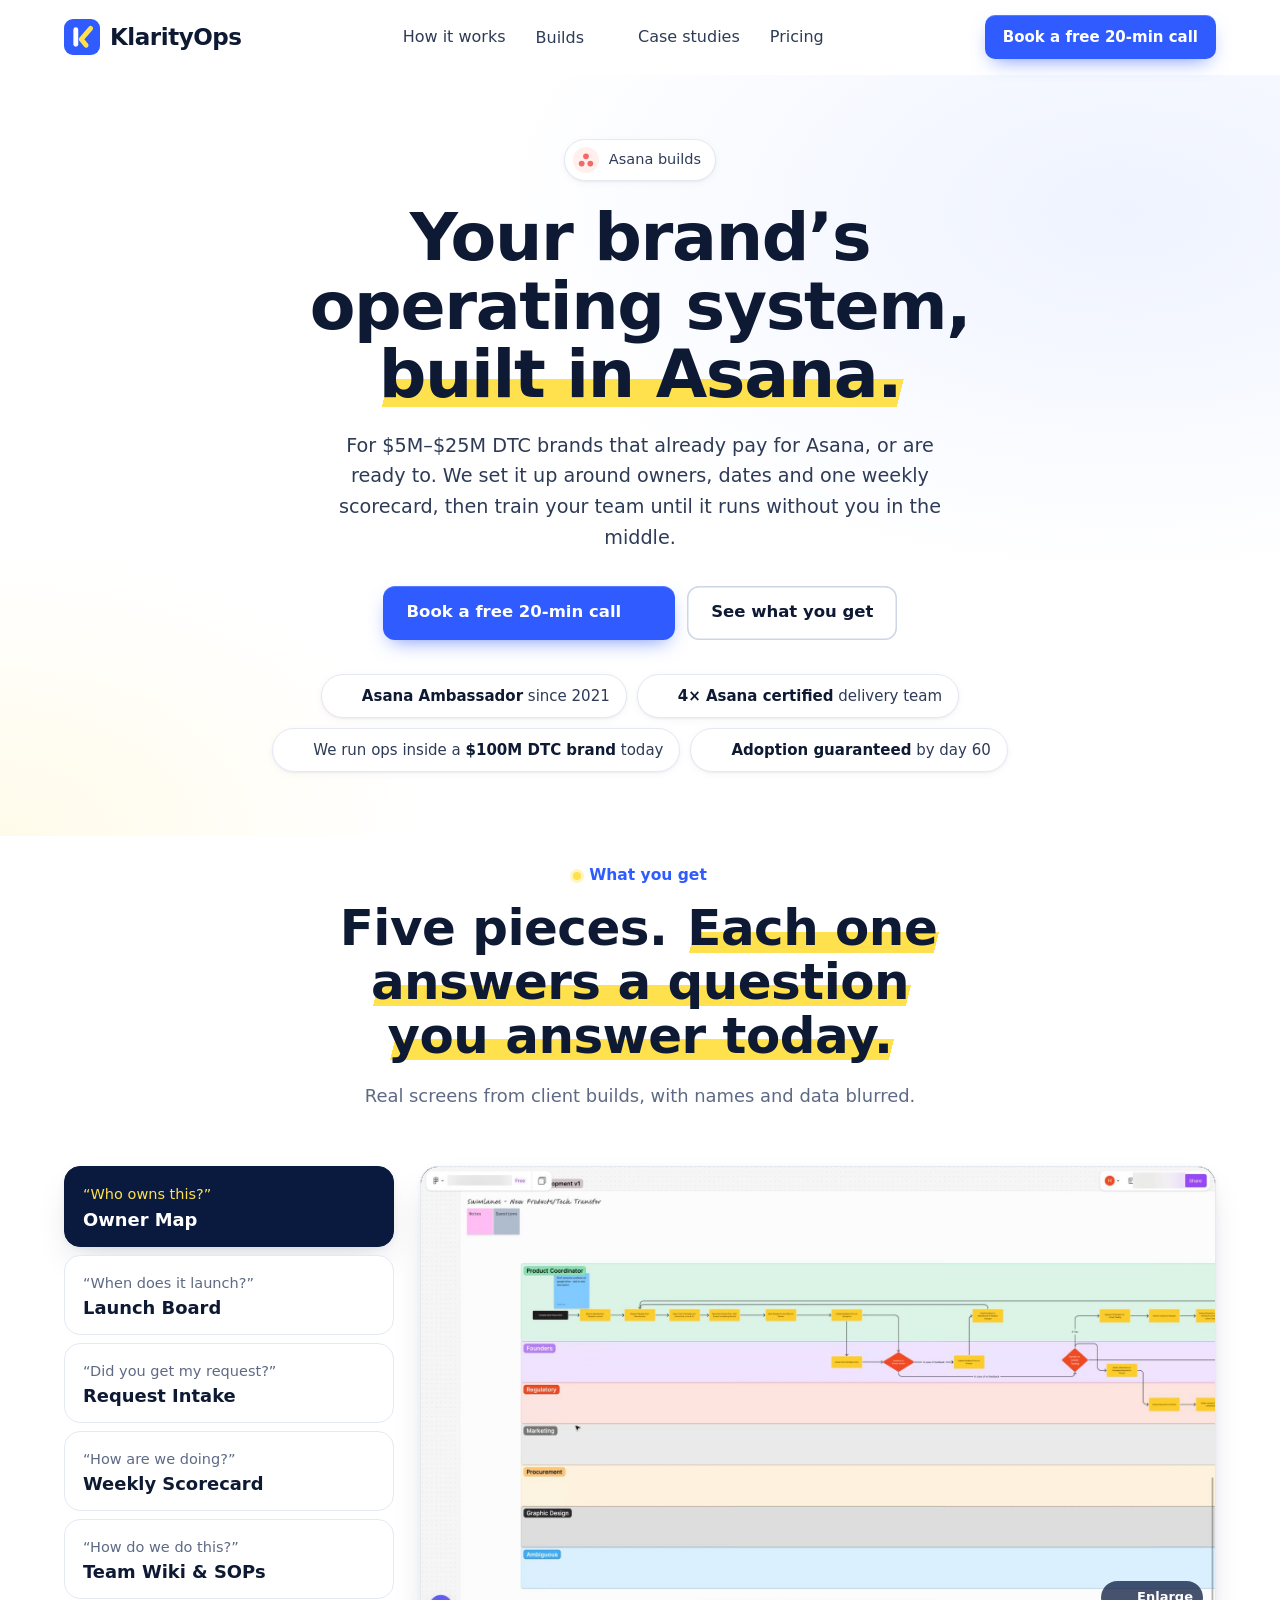
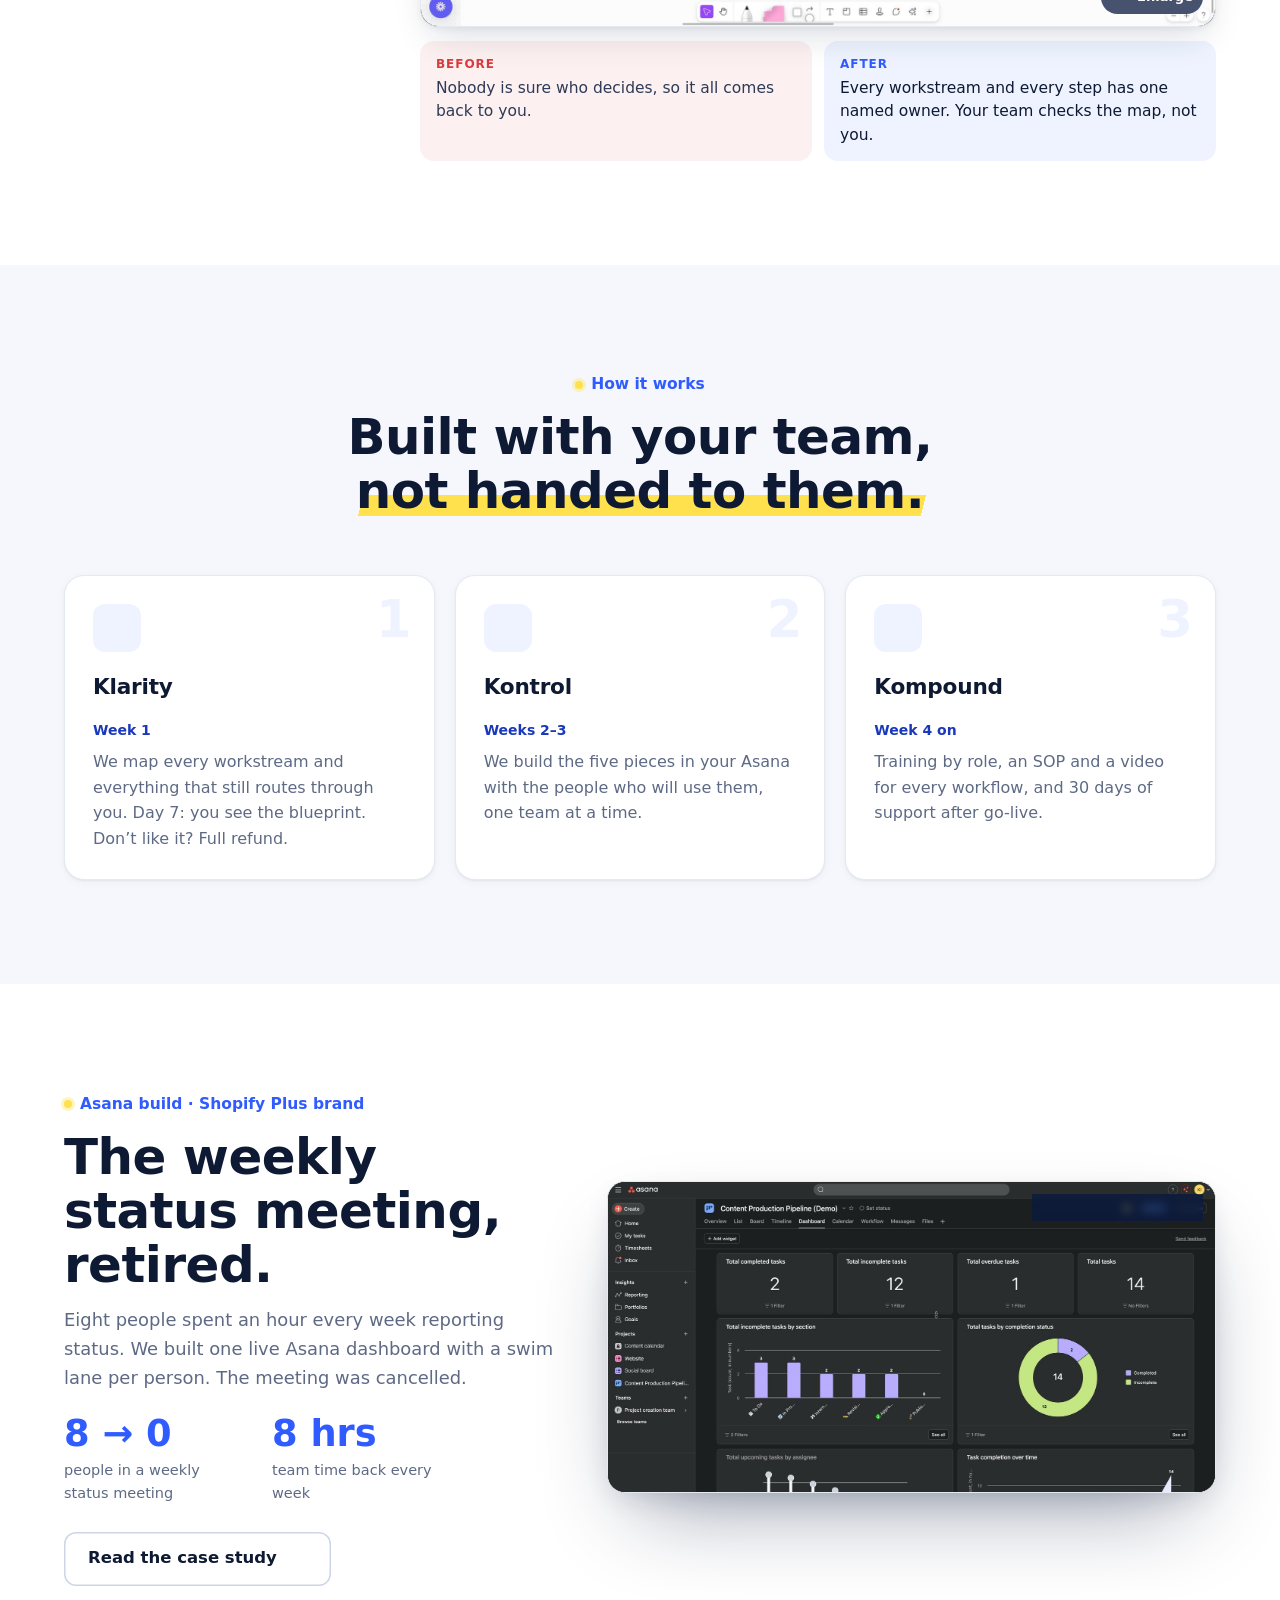
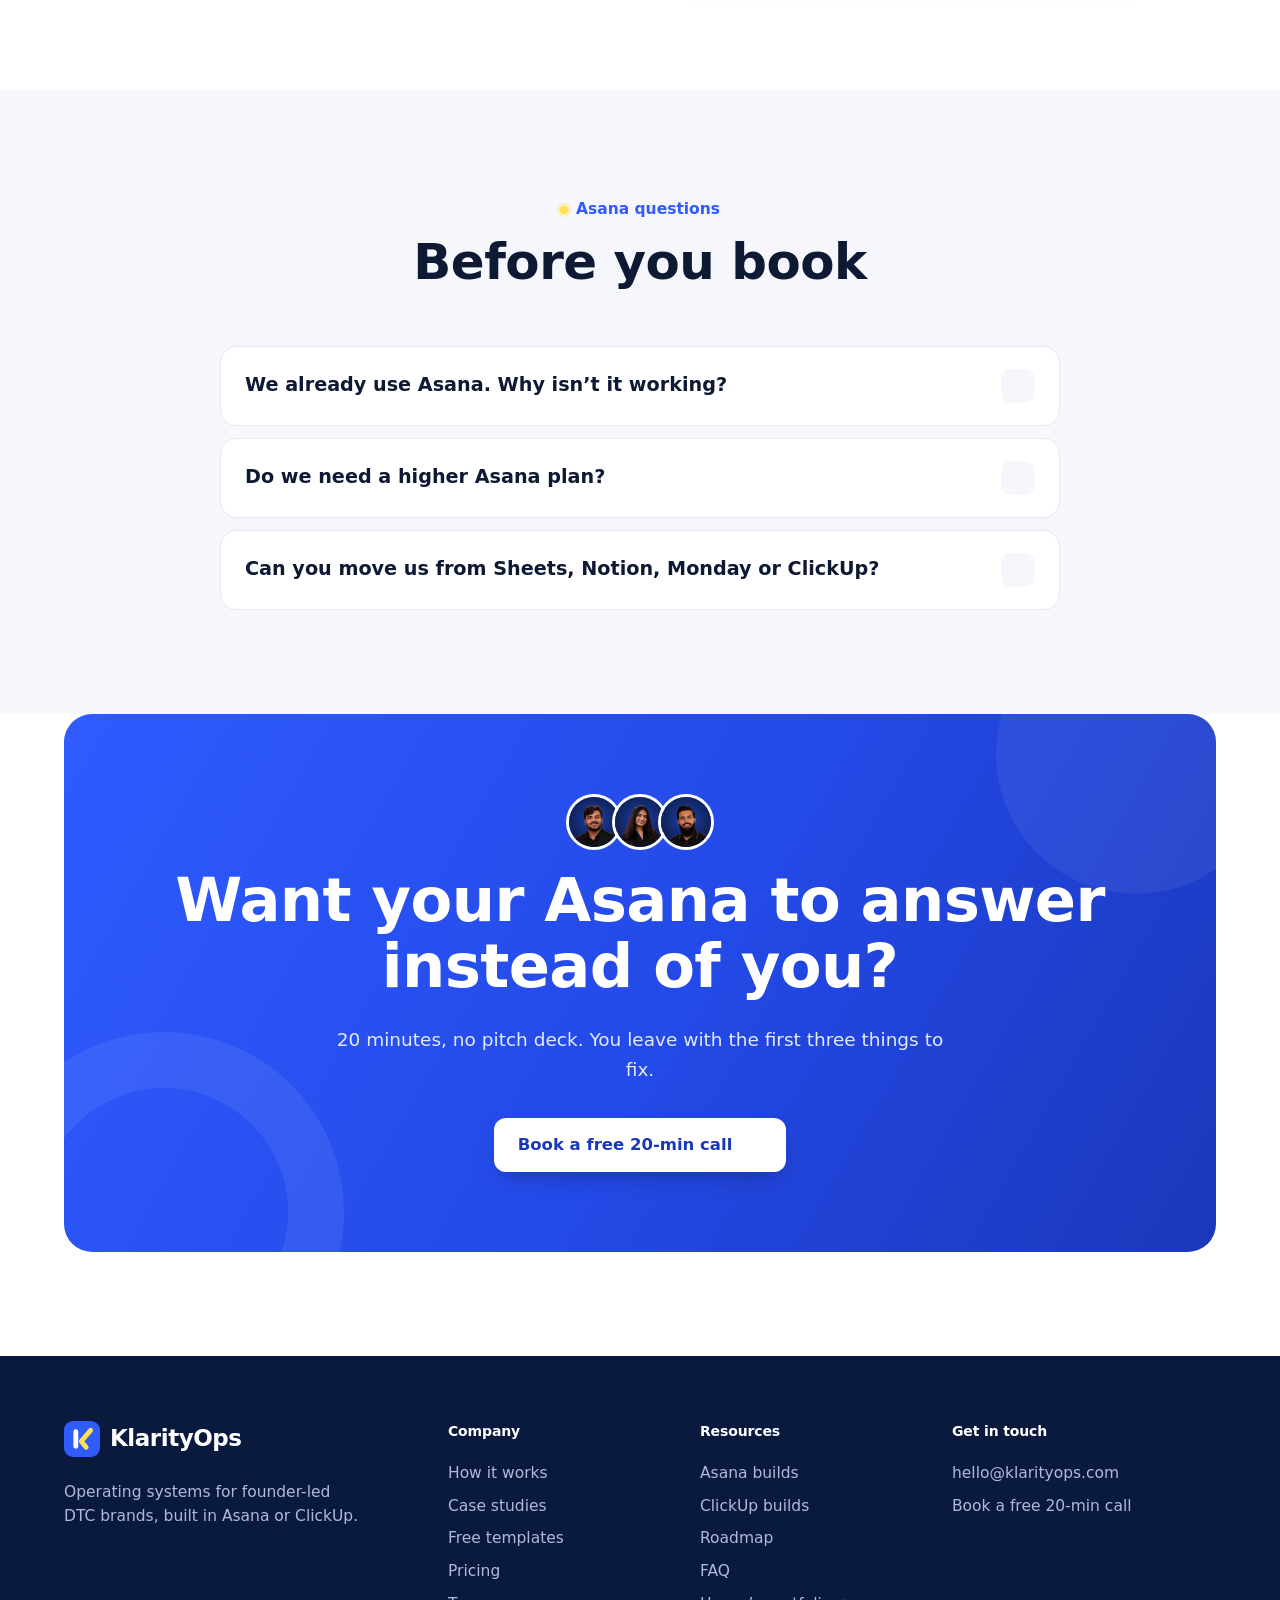
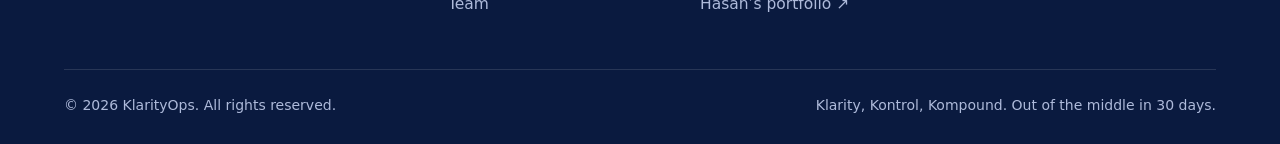
==== commit 56f8adf3: "Simplify problem section, redesign team page, add free 5-min Loom offer Co-Authored-By: Claude Opus " ====
--- a/asana.html
+++ b/asana.html
@@ -355,6 +355,7 @@
                                 <label for="selectedOfferDisplay">What are you interested in?</label>
                                 <select id="selectedOfferDisplay" onchange="handleOfferChange(this.value)">
                                     <option selected>Free 20-Min Fit Call</option>
+                                    <option>Free 5-Min Loom</option>
                                     <option>Ops X-Ray</option>
                                     <option>The 30-Day Brand OS</option>
                                     <option>Ops Partner</option>
--- a/assets/css/site.css
+++ b/assets/css/site.css
@@ -1248,3 +1248,43 @@
     .is-after .rt-l { stroke-dashoffset: 0 !important; animation: none !important; }
     .cs-steps ol::after { width: calc(100% - 28px); animation: none !important; }
 }
+
+/* v5.1: calmer problem section, team cards, Loom thank-you */
+.p3sec .sec-head { margin-bottom: 64px; }
+.p3sec .pain-grid { grid-template-columns: minmax(0, 1fr) minmax(0, 1fr); gap: 72px; align-items: center; max-width: 1060px; margin: 0 auto; }
+.p3sec .feed-list { height: 400px; }
+.p3 { display: grid; gap: 40px; }
+.p3-row { display: grid; grid-template-columns: 56px 1fr; gap: 20px; align-items: start; }
+.p3-ic { width: 56px; height: 56px; border-radius: 16px; background: var(--yellow); color: var(--navy); display: grid; place-items: center; }
+.p3-ic .lucide { width: 26px; height: 26px; }
+.p3-row h3 { color: #fff; font-size: 1.6rem; line-height: 1.1; }
+.p3-row p { margin-top: 8px; font-size: 1.12rem; color: #B8C4E0; line-height: 1.5; }
+.p3-link { display: inline-flex; align-items: center; gap: 10px; align-self: start; justify-self: start; margin-left: 76px; color: var(--yellow); font-weight: 700; font-size: 17px; text-decoration: none; border-bottom: 2px solid rgba(255, 225, 77, .4); padding-bottom: 3px; }
+.p3-link:hover { border-color: var(--yellow); }
+.p3-link .lucide { width: 18px; height: 18px; transition: transform .2s var(--ease); }
+.p3-link:hover .lucide { transform: translateX(4px); }
+@media (max-width: 960px) { .p3sec .pain-grid { grid-template-columns: 1fr; gap: 48px; } .p3sec .feed { order: 2; } .p3 { gap: 28px; } }
+@media (max-width: 560px) { .p3sec .feed-list { height: 300px; } .p3-row { grid-template-columns: 48px 1fr; gap: 14px; } .p3-ic { width: 48px; height: 48px; border-radius: 14px; } .p3-row h3 { font-size: 1.35rem; } .p3-link { margin-left: 62px; } }
+
+.tm-sec .trust-row { margin: 0 auto 56px; }
+.tm-grid { display: grid; grid-template-columns: repeat(3, minmax(0, 1fr)); gap: 28px; max-width: 1080px; margin: 0 auto; }
+.tm { display: flex; flex-direction: column; }
+.tm-ph { position: relative; border-radius: 24px; overflow: hidden; background: var(--bg-2); aspect-ratio: 4 / 4.6; }
+.tm-ph img { width: 100%; height: 100%; object-fit: cover; object-position: 50% 22%; transition: transform .6s var(--ease); }
+.tm:hover .tm-ph img { transform: scale(1.03); }
+.tm-stage { position: absolute; left: 14px; bottom: 14px; display: inline-flex; align-items: center; gap: 8px; background: rgba(255, 255, 255, .94); -webkit-backdrop-filter: blur(8px); backdrop-filter: blur(8px); border-radius: 99px; padding: 6px 14px 6px 6px; font-size: 14px; font-weight: 700; color: var(--ink); box-shadow: var(--shadow-sm); }
+.tm-stage b { width: 24px; height: 24px; border-radius: 50%; background: var(--yellow); display: grid; place-items: center; font: 800 13px var(--display); }
+.tm-b { padding: 22px 6px 0; }
+.tm-b h3 { font-size: 1.5rem; line-height: 1.15; }
+.tm-role { margin-top: 4px; font-size: 15px; font-weight: 700; color: var(--blue); }
+.tm-on { margin-top: 12px; font-size: 16.5px; color: var(--text); line-height: 1.55; }
+.tm-link { display: inline-flex; align-items: center; gap: 6px; margin-top: 14px; font-weight: 700; font-size: 15.5px; color: var(--ink); text-decoration: none; border-bottom: 2px solid var(--yellow); padding-bottom: 2px; }
+.tm-link .lucide { width: 16px; height: 16px; }
+.tm-note { margin-top: 48px; text-align: center; font-size: 17px; color: var(--muted); }
+@media (max-width: 900px) { .tm-grid { grid-template-columns: 1fr; max-width: 440px; gap: 44px; } }
+
+.loom-thanks { text-align: center; padding: 26px 8px 10px; }
+.loom-thanks .lt-ic { width: 64px; height: 64px; margin: 0 auto 18px; border-radius: 18px; background: var(--yellow); color: var(--navy); display: grid; place-items: center; }
+.loom-thanks .lt-ic .lucide { width: 30px; height: 30px; }
+.loom-thanks h3 { font-size: 1.5rem; }
+.loom-thanks p { margin: 12px auto 24px; max-width: 460px; color: var(--text); font-size: 16.5px; }
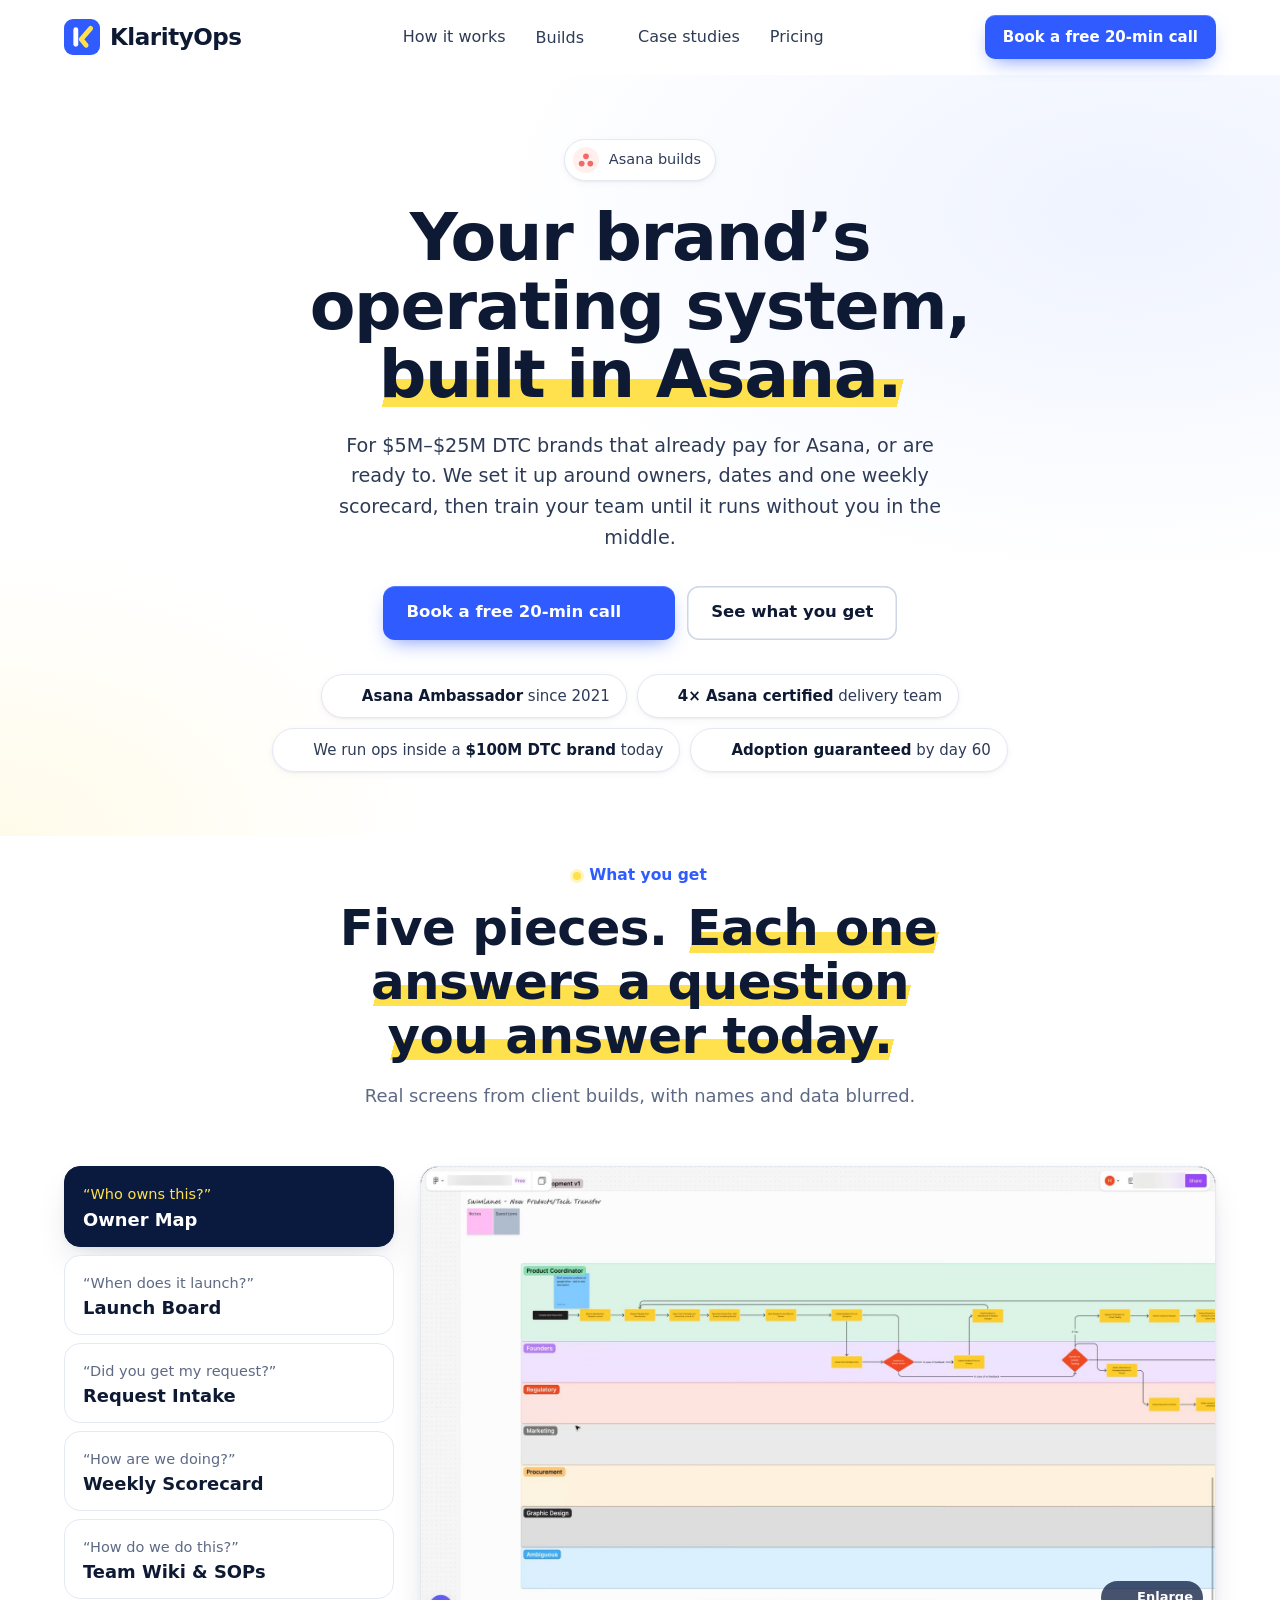
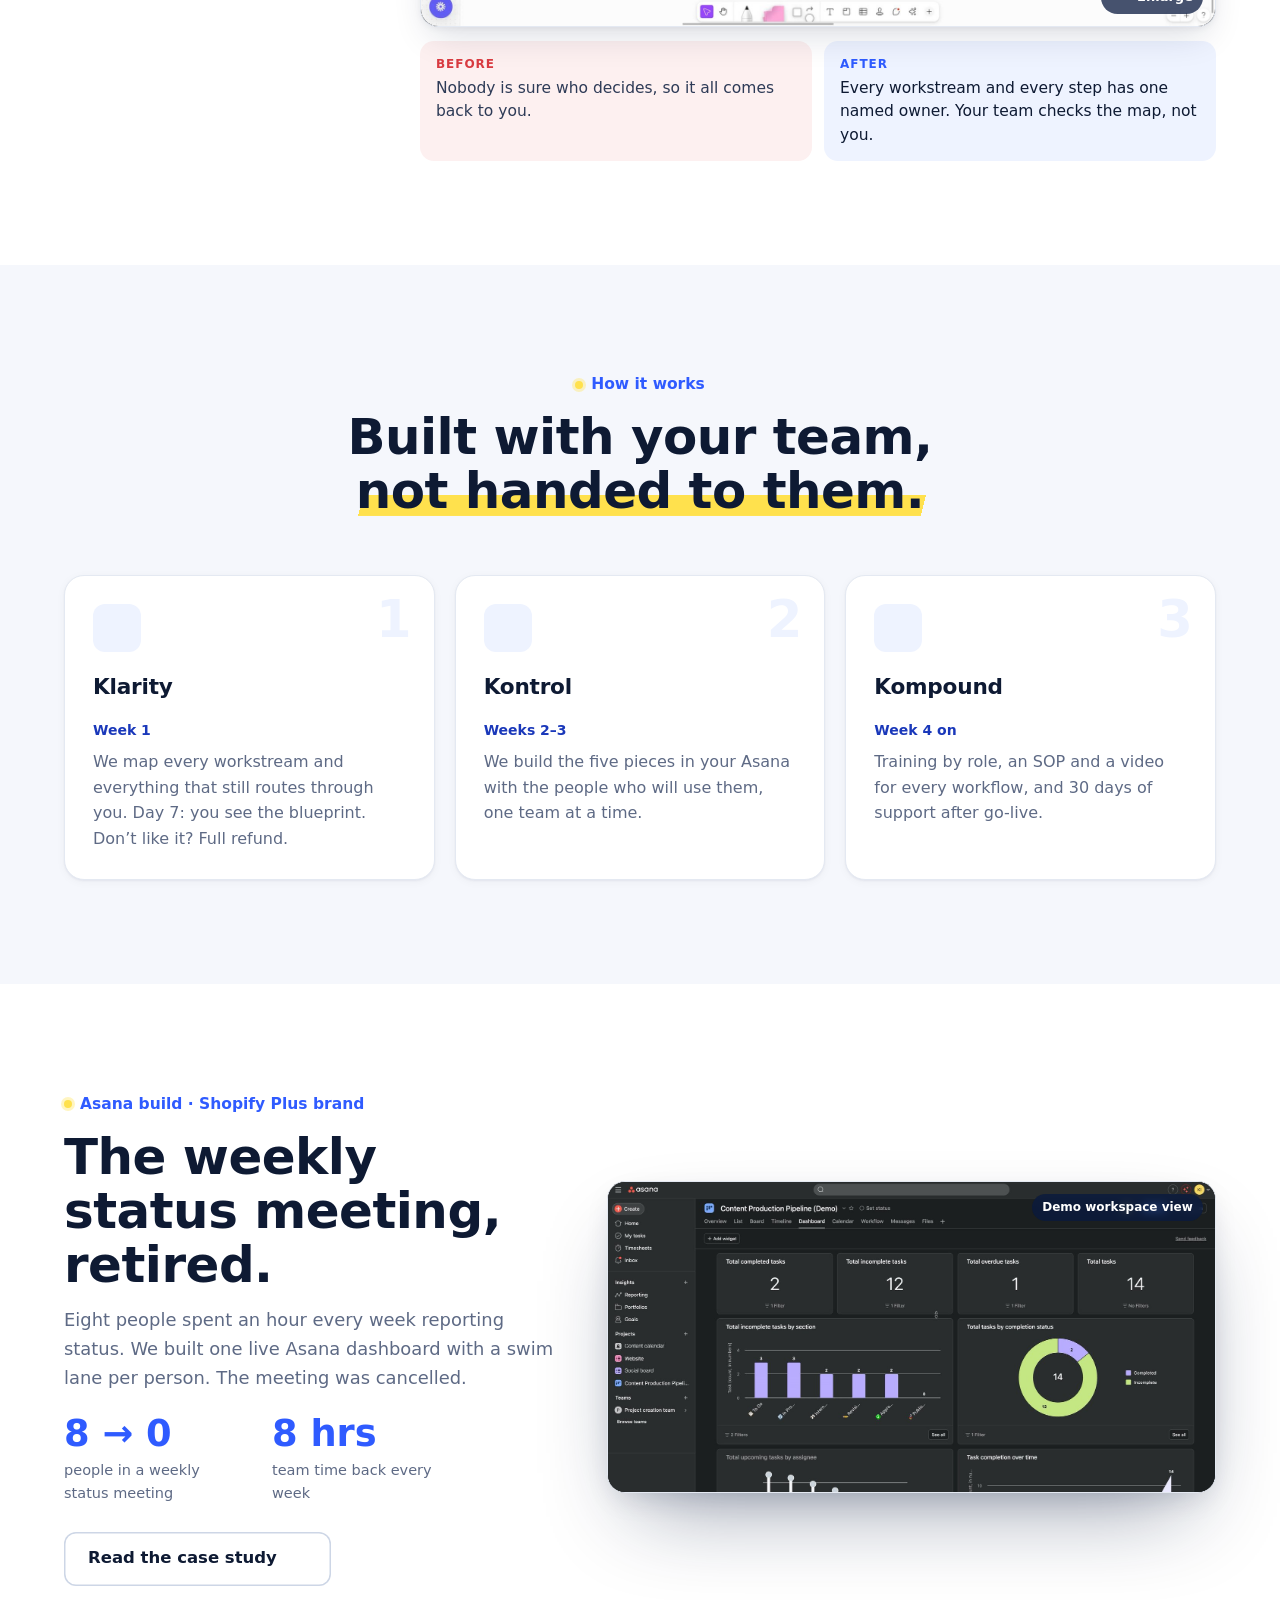
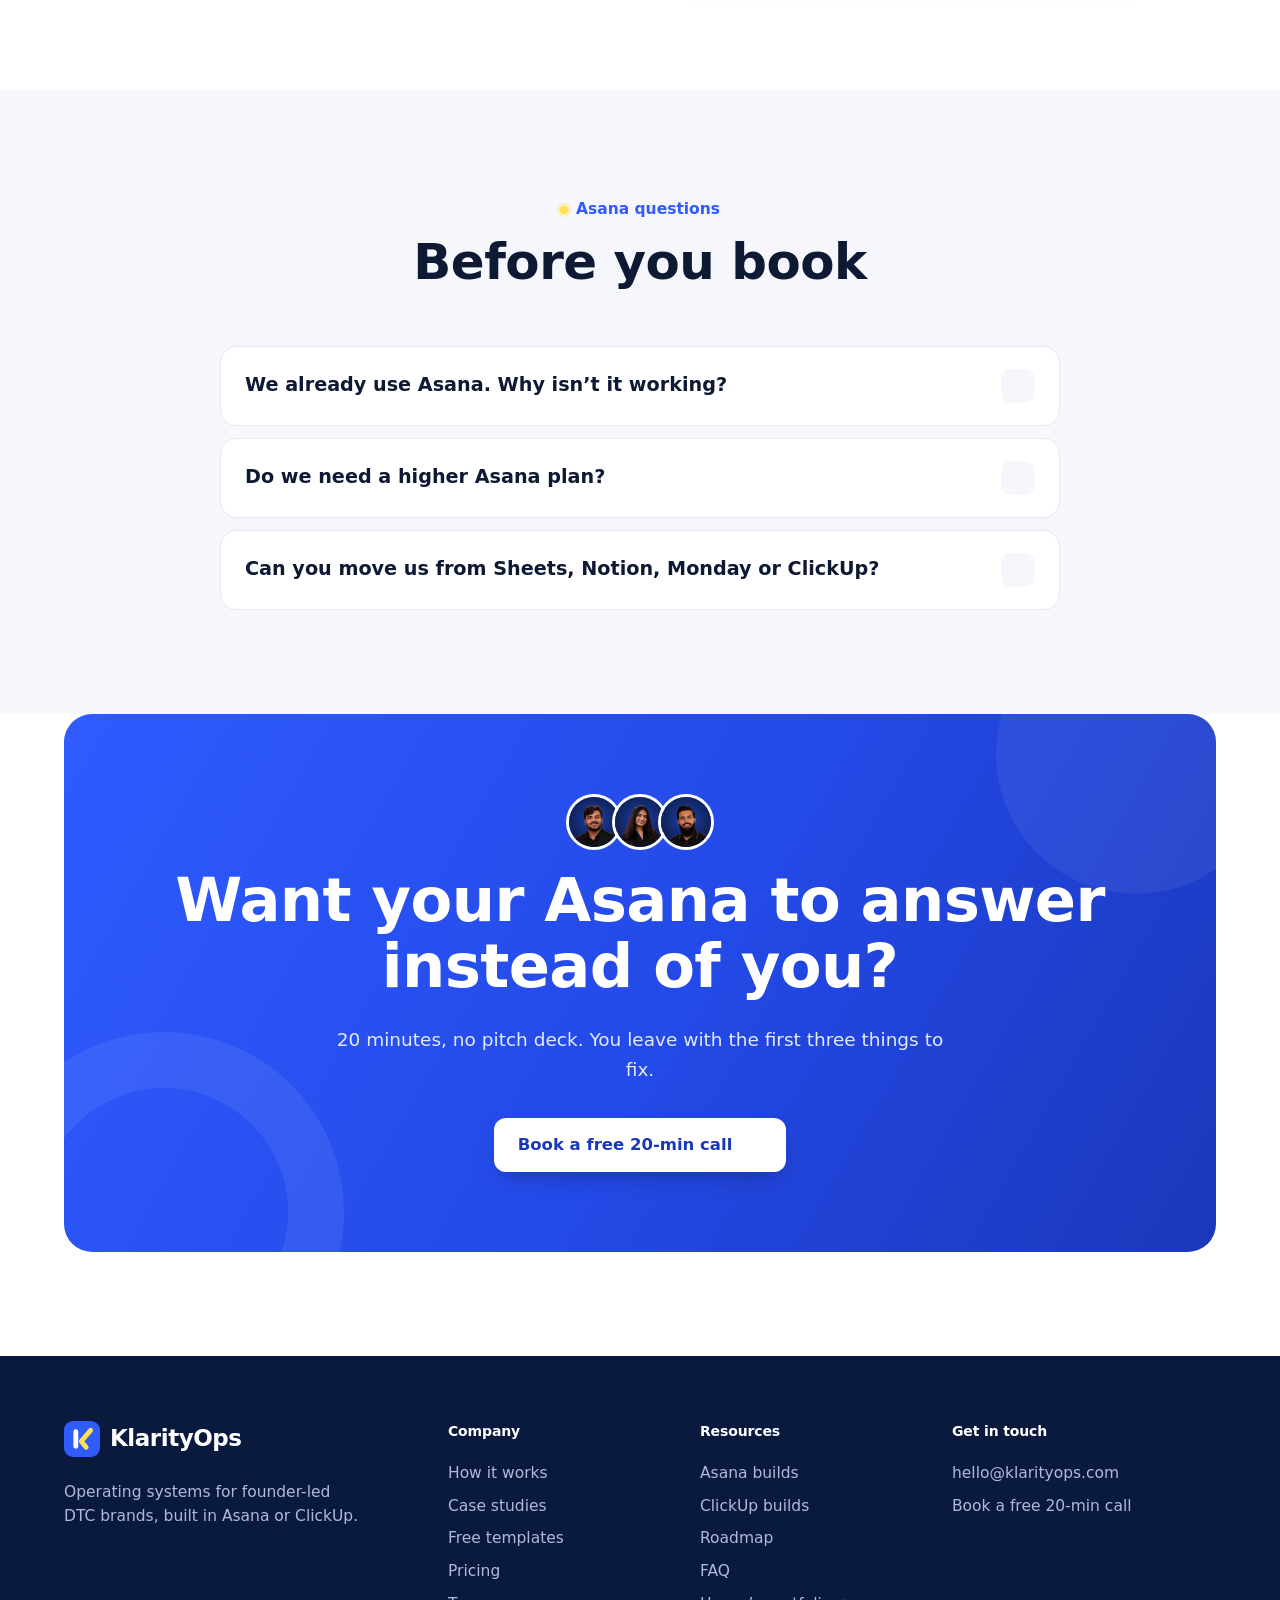
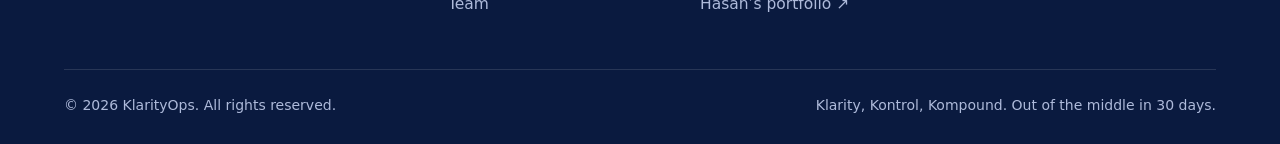
==== commit 368b376d: "Problem section: nine short lines in three groups; email gate on free template kits The kit form sav" ====
--- a/asana.html
+++ b/asana.html
@@ -326,6 +326,41 @@
         <video id="hasan-video" controls playsinline preload="none" poster="assets/posters/hasan-intro.jpg" data-src="assets/video/hasan-intro.mp4"></video>
     </div>
 
+    <!-- ================= FREE KIT MODAL ================= -->
+    <div id="kit-modal" class="modal-overlay" aria-hidden="true" aria-modal="true" role="dialog" aria-labelledby="kit-title">
+        <div class="modal-panel kit-panel">
+            <div class="mp-head">
+                <div>
+                    <span class="label"><i></i>Free template kit</span>
+                    <h2 id="kit-title">Get <span id="kit-name">the kit</span>, plus the other 11.</h2>
+                </div>
+                <button type="button" class="x-btn" onclick="closeKitModal()" aria-label="Close"><i data-lucide="x"></i></button>
+            </div>
+            <div class="mp-body">
+                <form id="kit-form" novalidate>
+                    <div class="fgrid">
+                        <div class="fg"><label for="kit-fullname">Full name</label><input type="text" id="kit-fullname" required placeholder="Jane Doe" autocomplete="name"></div>
+                        <div class="fg"><label for="kit-mail">Work email</label><input type="email" id="kit-mail" required placeholder="jane@brand.com" autocomplete="email"></div>
+                        <div class="fg"><label for="kit-brand">Brand</label><input type="text" id="kit-brand" required placeholder="Your brand" autocomplete="organization"></div>
+                        <div class="fg"><label for="kit-role">Your role</label>
+                            <select id="kit-role" required><option value="">Select…</option><option>Founder / CEO</option><option>COO / Head of Ops</option><option>Marketing / Growth</option><option>Ops or project manager</option><option>Other</option></select></div>
+                        <div class="fg full"><label for="kit-rev">Monthly revenue</label>
+                            <select id="kit-rev" required><option value="">Select range…</option><option>Under $400k</option><option>$400k - $1M</option><option>$1M - $5M</option><option>$5M - $10M</option><option>$10M+</option></select></div>
+                    </div>
+                    <p id="kit-err" class="kit-err" hidden>Something went wrong. Please try again in a minute.</p>
+                    <button type="submit" id="kit-submit" class="btn btn-block">Unlock all 12 kits</button>
+                    <p class="form-note"><i data-lucide="lock"></i>One form unlocks every kit. We never share your details.</p>
+                </form>
+                <div id="kit-done" class="loom-thanks" hidden>
+                    <span class="lt-ic"><i data-lucide="check"></i></span>
+                    <h3>Unlocked. All 12 kits are yours.</h3>
+                    <p>Open this one now. Every other kit on the page now opens straight away.</p>
+                    <a id="kit-open" class="btn" href="#" target="_blank" rel="noopener">Open the kit <i data-lucide="arrow-up-right"></i></a>
+                </div>
+            </div>
+        </div>
+    </div>
+
     <!-- ================= BOOKING MODAL ================= -->
     <div id="booking-modal" class="modal-overlay" aria-hidden="true" aria-modal="true" role="dialog" aria-labelledby="booking-modal-title">
         <div class="modal-panel">
--- a/assets/css/site.css
+++ b/assets/css/site.css
@@ -1288,3 +1288,17 @@
 .loom-thanks .lt-ic .lucide { width: 30px; height: 30px; }
 .loom-thanks h3 { font-size: 1.5rem; }
 .loom-thanks p { margin: 12px auto 24px; max-width: 460px; color: var(--text); font-size: 16.5px; }
+
+/* v5.2: nine short lines in three groups, kit form */
+.p9 { gap: 34px; }
+.p9-g h3 { display: flex; align-items: center; gap: 14px; color: #fff; font-size: 1.4rem; line-height: 1.1; }
+.p9-g .p3-ic { width: 44px; height: 44px; border-radius: 12px; }
+.p9-g .p3-ic .lucide { width: 22px; height: 22px; }
+.p9-g ul { margin: 12px 0 0 58px; display: grid; gap: 8px; }
+.p9-g li { position: relative; padding-left: 18px; font-size: 1.06rem; color: #C9D3EA; line-height: 1.4; }
+.p9-g li::before { content: ""; position: absolute; left: 0; top: .58em; width: 7px; height: 7px; border-radius: 50%; background: #FF7A7F; }
+.p9 .p3-link { margin-left: 58px; }
+@media (max-width: 560px) { .p9-g ul, .p9 .p3-link { margin-left: 0; } .p9-g h3 { font-size: 1.25rem; } }
+.kit-panel { max-width: 560px; }
+.kit-panel .btn-block { margin-top: 18px; }
+.kit-err { margin-top: 12px; color: var(--red); font-size: 14.5px; font-weight: 700; }
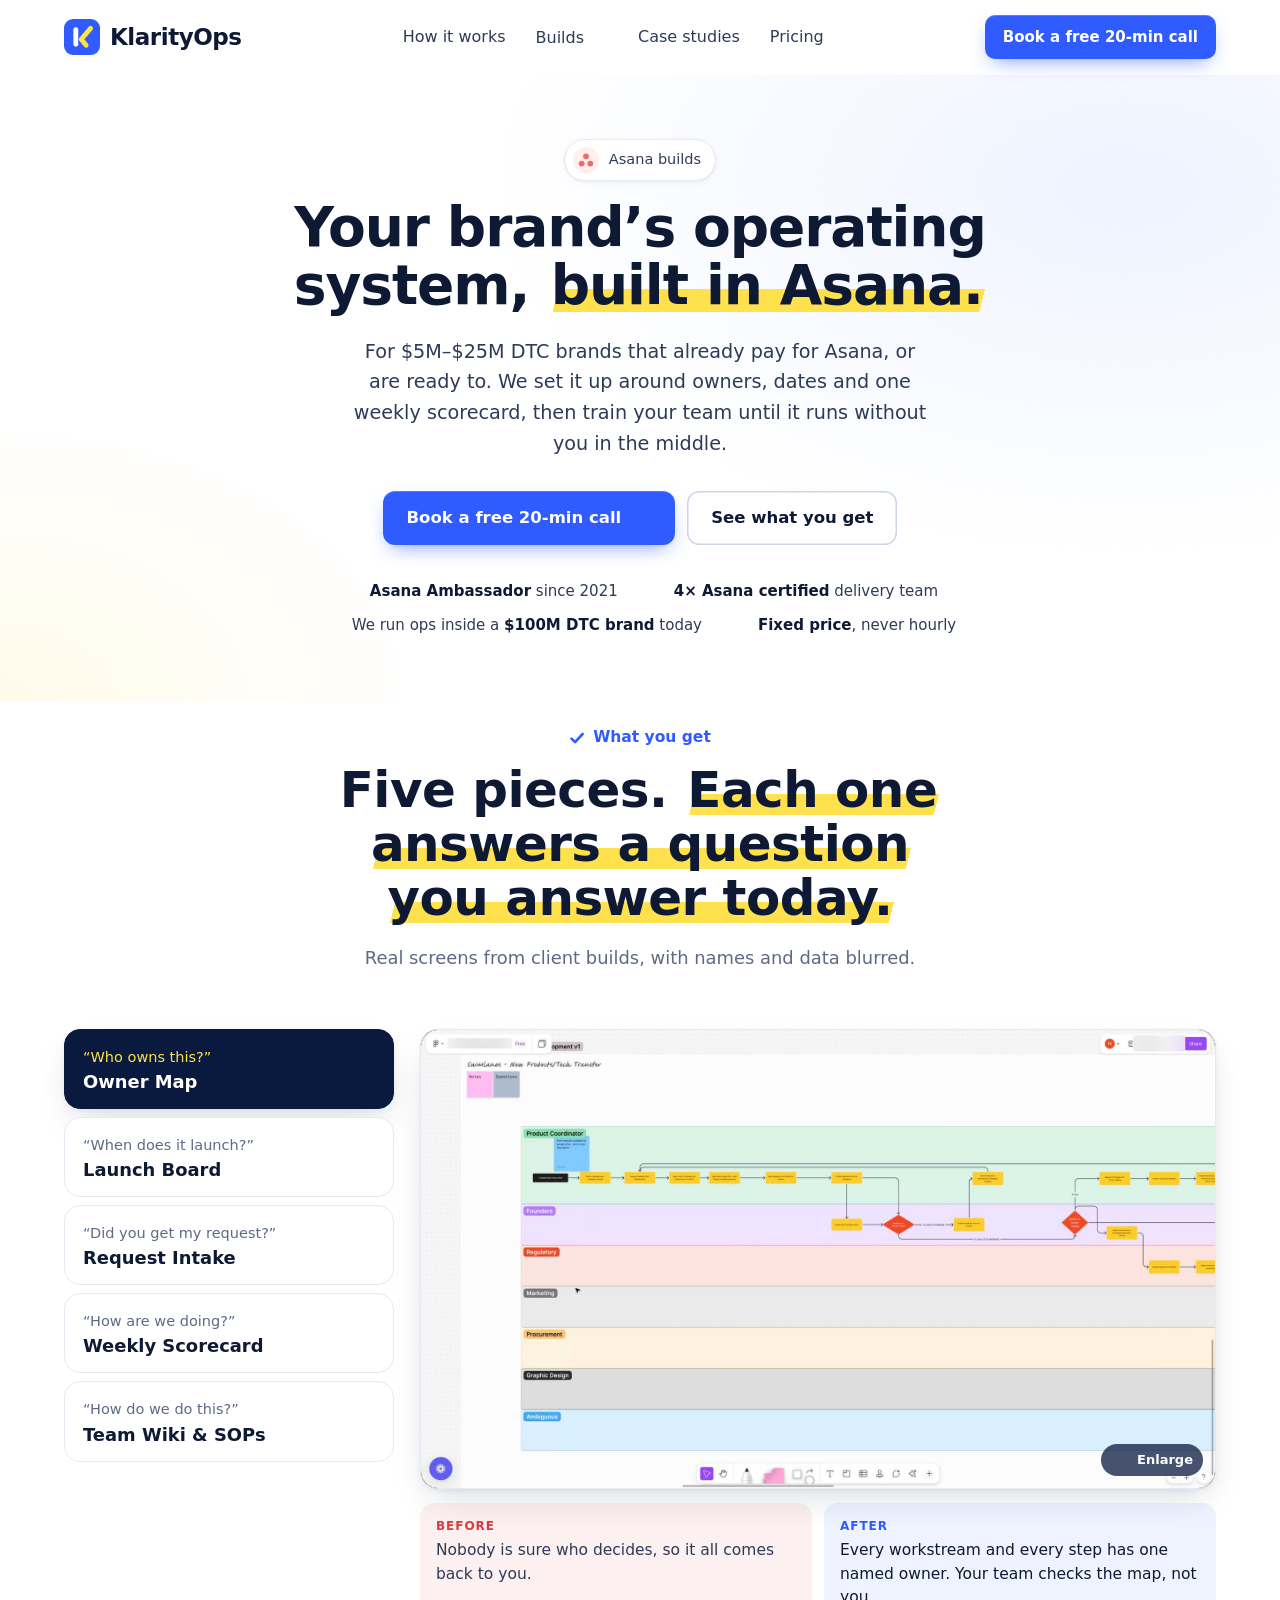
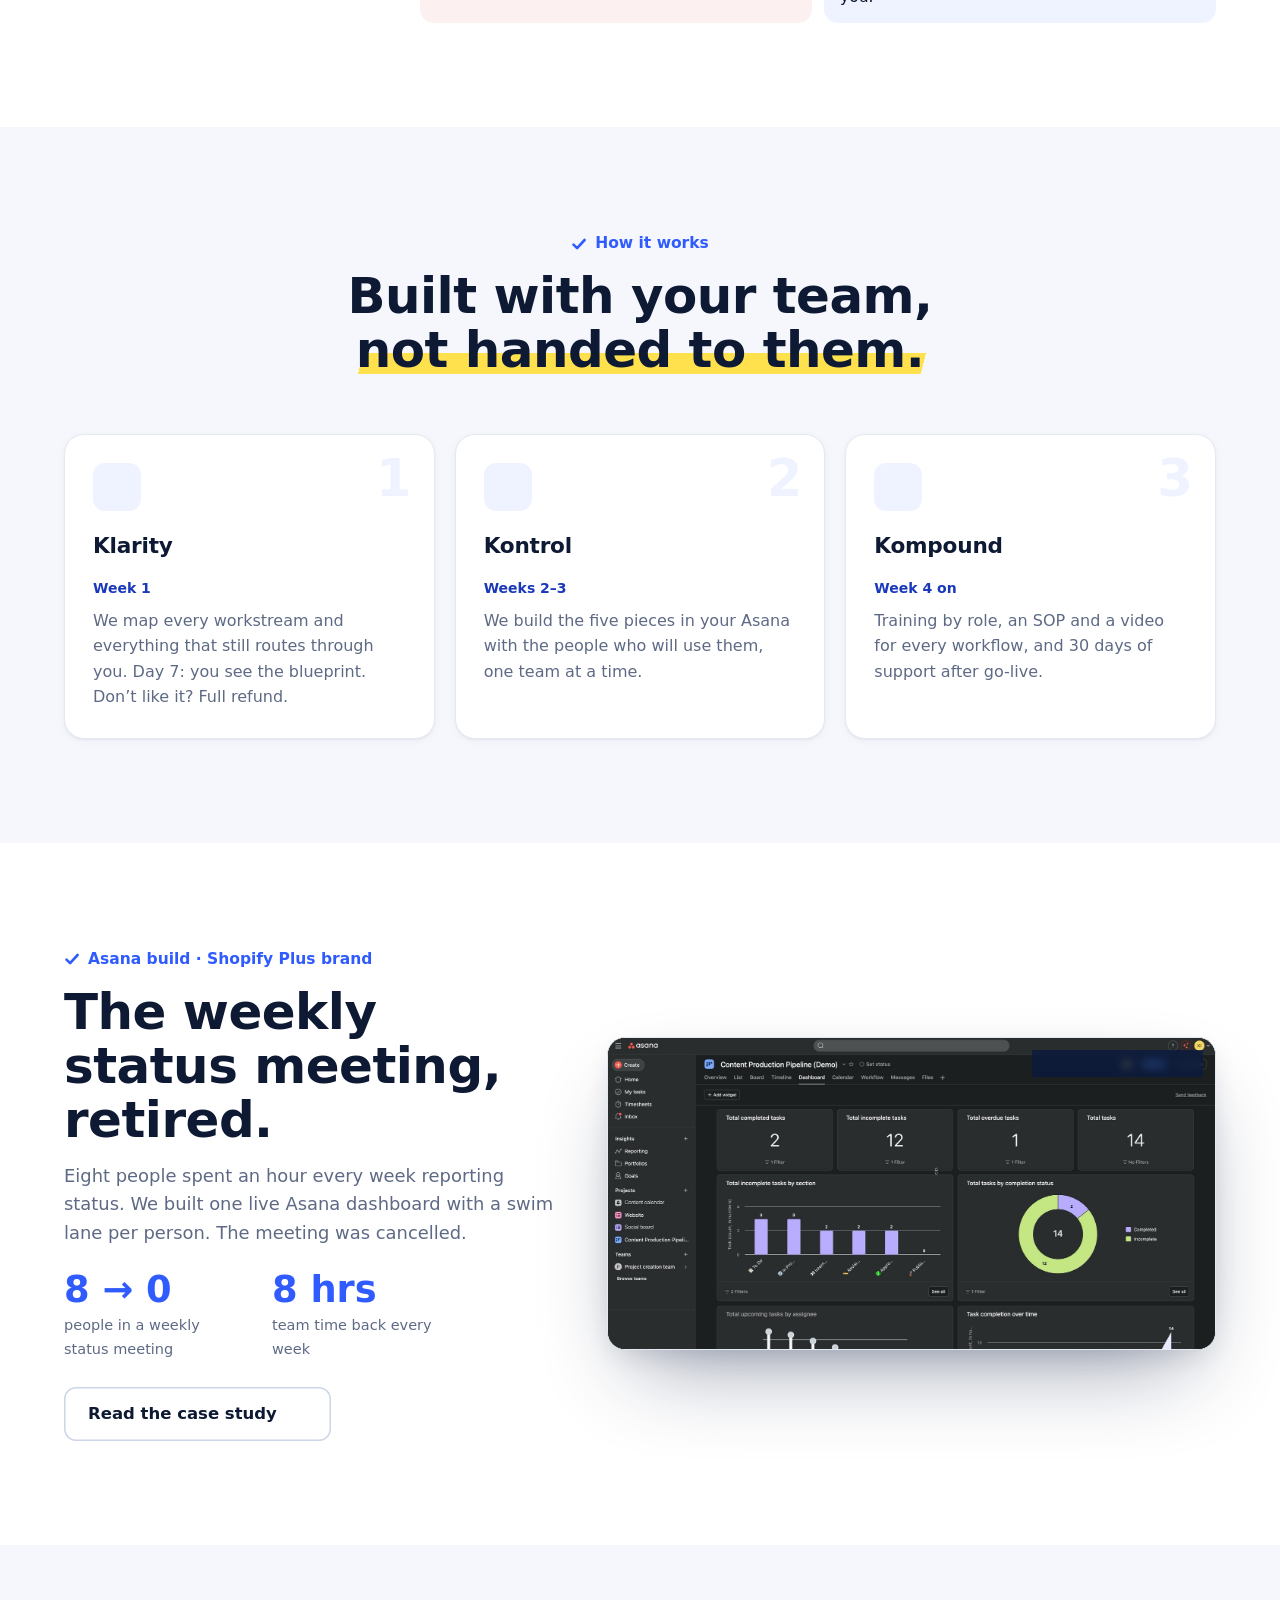
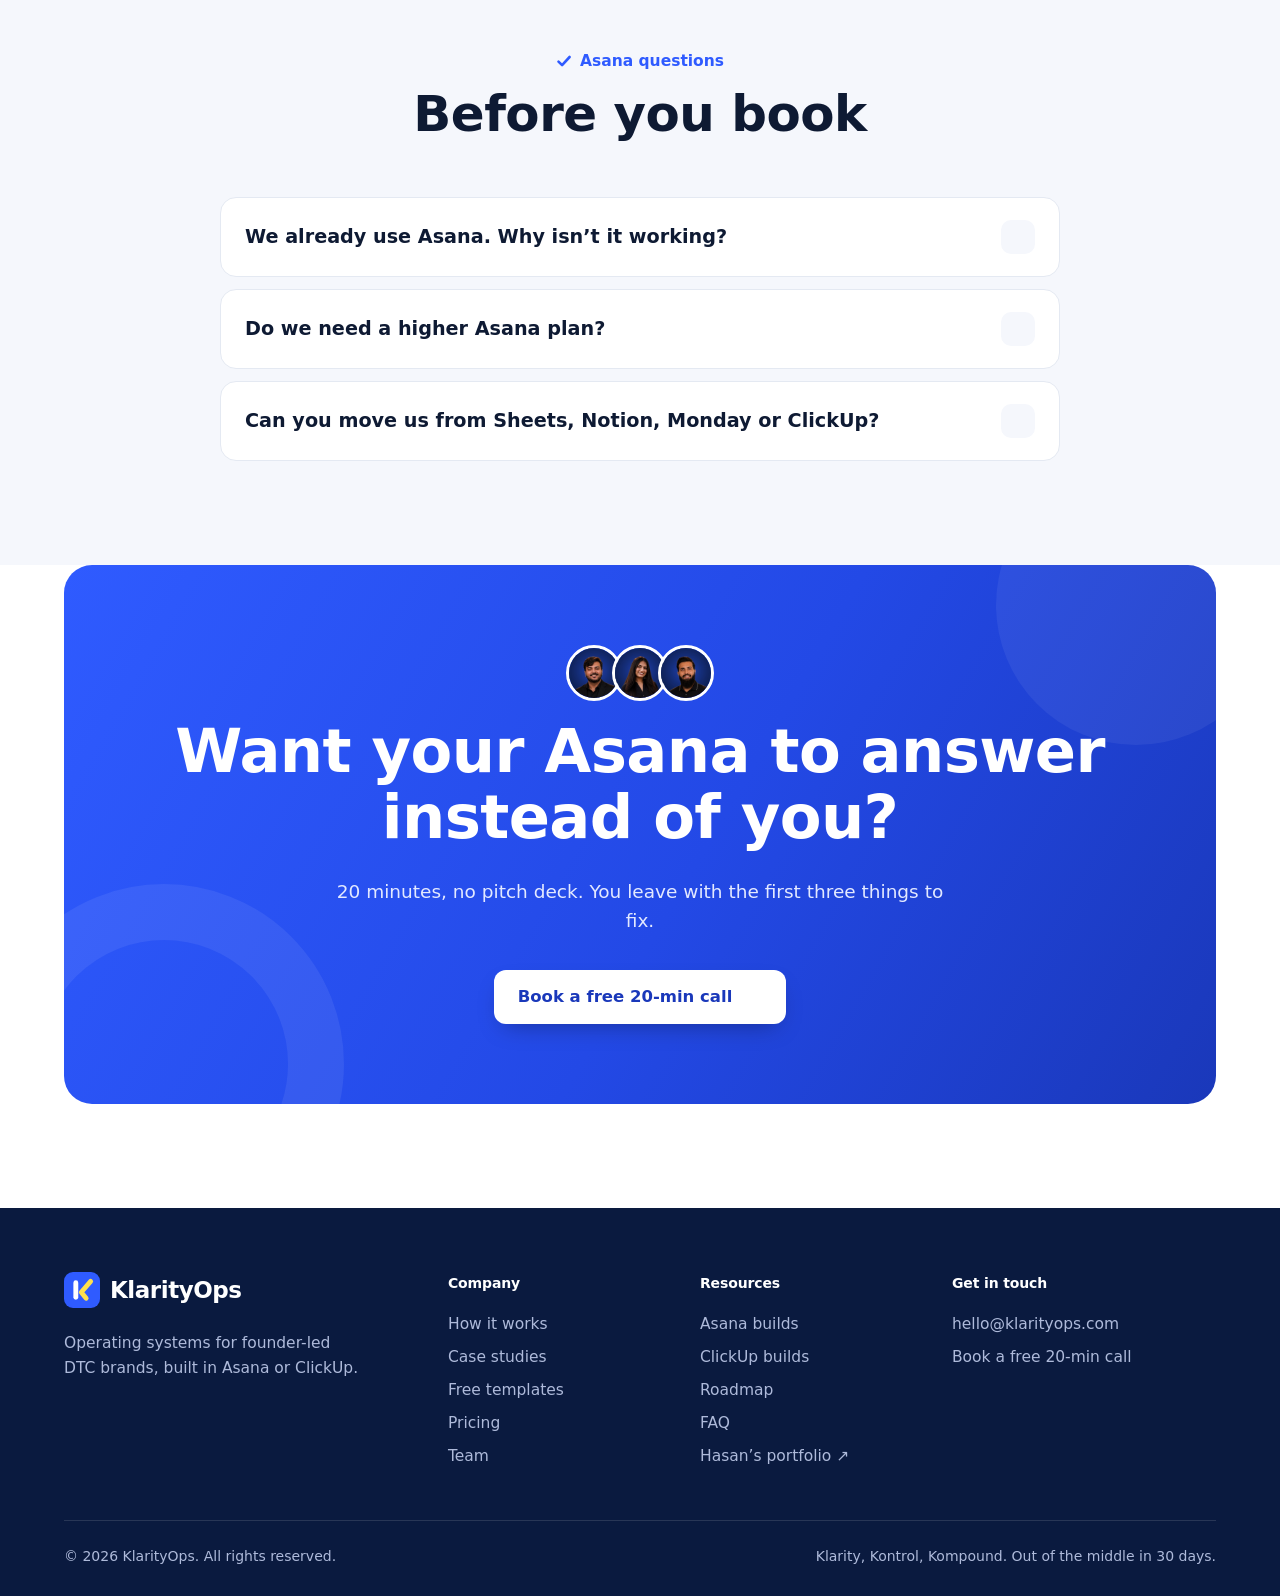
==== commit 0d6ec0c4: "Home-screen problem section, hero alignment, check-mark labels instead of dots and pills, fewer guar" ====
--- a/asana.html
+++ b/asana.html
@@ -82,7 +82,7 @@
     </script>
 
     <title>Asana Builds for $5M–$25M DTC Brands | KlarityOps</title>
-    <meta name="description" content="Your brand's operating system, built in Asana: owner map, launch board, request intake, weekly scorecard and team wiki. Live in 30 days, adoption guaranteed.">
+    <meta name="description" content="Your brand's operating system, built in Asana: owner map, launch board, request intake, weekly scorecard and team wiki. Live in 30 days, built with your team.">
     <link rel="icon" type="image/svg+xml" href="/favicon.svg">
     <link rel="icon" type="image/png" sizes="192x192" href="/favicon-192x192.png">
     <link rel="icon" href="/favicon.ico" sizes="any">
@@ -94,14 +94,14 @@
     <meta property="og:type" content="website">
     <meta property="og:site_name" content="KlarityOps">
     <meta property="og:title" content="Asana builds for DTC brands | KlarityOps">
-    <meta property="og:description" content="Your brand's operating system, built in Asana: owner map, launch board, request intake, weekly scorecard and team wiki. Live in 30 days, adoption guaranteed.">
+    <meta property="og:description" content="Your brand's operating system, built in Asana: owner map, launch board, request intake, weekly scorecard and team wiki. Live in 30 days, built with your team.">
     <meta property="og:url" content="https://klarityops.com/asana">
     <meta property="og:image" content="https://klarityops.com/og-image.jpg">
     <meta property="og:image:width" content="1200">
     <meta property="og:image:height" content="630">
     <meta name="twitter:card" content="summary_large_image">
     <meta name="twitter:title" content="Asana builds for DTC brands | KlarityOps">
-    <meta name="twitter:description" content="Your brand's operating system, built in Asana: owner map, launch board, request intake, weekly scorecard and team wiki. Live in 30 days, adoption guaranteed.">
+    <meta name="twitter:description" content="Your brand's operating system, built in Asana: owner map, launch board, request intake, weekly scorecard and team wiki. Live in 30 days, built with your team.">
     <meta name="twitter:image" content="https://klarityops.com/og-image.jpg">
 
     <script type="application/ld+json">
@@ -208,7 +208,7 @@
                     <li><i data-lucide="award"></i><span><b>Asana Ambassador</b> since 2021</span></li>
                     <li><i data-lucide="badge-check"></i><span><b>4× Asana certified</b> delivery team</span></li>
                     <li><i data-lucide="store"></i><span>We run ops inside a <b>$100M DTC brand</b> today</span></li>
-                    <li><i data-lucide="shield-check"></i><span><b>Adoption guaranteed</b> by day 60</span></li>
+                    <li><i data-lucide="receipt"></i><span><b>Fixed price</b>, never hourly</span></li>
                 </ul>
             </div>
         </section>
--- a/assets/css/site.css
+++ b/assets/css/site.css
@@ -1302,3 +1302,69 @@
 .kit-panel { max-width: 560px; }
 .kit-panel .btn-block { margin-top: 18px; }
 .kit-err { margin-top: 12px; color: var(--red); font-size: 14.5px; font-weight: 700; }
+
+/* =========================================================
+   v5.3: no dots or pills, hero alignment, home-screen problem section
+   ========================================================= */
+/* Section labels: brand check mark instead of a dot */
+.label i { width: 16px; height: 16px; border-radius: 0; box-shadow: none; background: currentColor;
+  -webkit-mask: url("data:image/svg+xml;utf8,<svg xmlns='http://www.w3.org/2000/svg' viewBox='0 0 16 16'><path d='M2.5 8.6l3.6 3.6L13.6 4' fill='none' stroke='black' stroke-width='2.6' stroke-linecap='round' stroke-linejoin='round'/></svg>") center / contain no-repeat;
+          mask: url("data:image/svg+xml;utf8,<svg xmlns='http://www.w3.org/2000/svg' viewBox='0 0 16 16'><path d='M2.5 8.6l3.6 3.6L13.6 4' fill='none' stroke='black' stroke-width='2.6' stroke-linecap='round' stroke-linejoin='round'/></svg>") center / contain no-repeat; }
+/* Badges and chips become plain text */
+.badge { top: 18px; left: auto; right: 22px; background: none; color: var(--yellow); padding: 0; border-radius: 0; font-size: 13px; letter-spacing: .06em; text-transform: uppercase; }
+.ccase-meta .ev { background: none; padding: 0; border-radius: 0; color: var(--muted); }
+.ccase-meta .ev::before { content: "·"; margin-right: 8px; color: var(--line-2); }
+.ev-badge { background: none; padding: 0; border-radius: 0; }
+.trust-row { gap: 10px 28px; }
+.trust-row li { background: none; border: 0; box-shadow: none; padding: 0; border-radius: 0; }
+.kit-f em { background: none; border: 0; padding: 0; border-radius: 0; color: var(--muted); font-weight: 700; }
+.kit-f em + em::before { content: "·"; margin-right: 6px; }
+.kit-t small { background: none; padding: 0; border-radius: 0; color: var(--yellow); }
+
+/* Hero: wider copy, three-line headline, buttons on one row, facts as a quiet row */
+.hero-grid { grid-template-columns: minmax(0, 1.08fr) minmax(0, 1fr); gap: 64px; align-items: center; }
+.hero h1 { margin-top: 18px; font-size: clamp(2.5rem, 4.3vw, 3.9rem); line-height: 1.05; }
+.hero .lead { max-width: 36rem; }
+.hero-ctas { flex-wrap: nowrap; }
+.hero-ctas .btn-ghost .lucide { width: 18px; height: 18px; }
+.eyebrow-i { display: flex; align-items: center; gap: 9px; font-size: 15.5px; font-weight: 700; color: var(--blue); }
+.eyebrow-i .lucide { width: 19px; height: 19px; }
+.facts { margin-top: 30px; padding-top: 22px; border-top: 1px solid var(--line); display: flex; flex-wrap: wrap; gap: 10px 28px; }
+.facts li { display: inline-flex; align-items: center; gap: 8px; font-size: 15.5px; font-weight: 700; color: var(--ink); }
+.facts .lucide { width: 19px; height: 19px; color: var(--blue); }
+.hero-visual .film-hero { transform: translateY(6px); }
+@media (max-width: 1040px) { .hero-grid { grid-template-columns: 1fr; gap: 48px; } }
+@media (max-width: 560px) { .hero-ctas { flex-wrap: wrap; } .facts { gap: 10px 18px; } .facts li { font-size: 14.5px; } }
+
+/* Problem: nine app icons on a "home screen" */
+.hs { background: var(--bg-2); }
+.hs-grid { display: grid; grid-template-columns: repeat(3, minmax(0, 1fr)); gap: 0 56px; max-width: 900px; margin: 0 auto; }
+.hs-col { display: grid; justify-items: center; gap: 34px; }
+.hs-h { display: inline-flex; align-items: center; gap: 8px; font: 800 1.15rem var(--display); color: var(--ink); padding-bottom: 14px; border-bottom: 2px solid var(--line-2); margin-bottom: -6px; }
+.hs-h .lucide { width: 19px; height: 19px; color: var(--blue); }
+.app { display: grid; justify-items: center; gap: 12px; text-align: center; }
+.app-ic { position: relative; width: 88px; height: 88px; border-radius: 26px; display: grid; place-items: center; color: #fff; box-shadow: 0 16px 30px -18px rgba(10, 26, 63, .55); opacity: 0; transform: translateY(14px) scale(.92); }
+.app-ic .lucide { width: 38px; height: 38px; stroke-width: 1.8; }
+.hs-t .app-ic { background: linear-gradient(150deg, #5A7DFF, #2F5BFF); }
+.hs-m .app-ic { background: linear-gradient(150deg, #FFEB7A, #FFD21A); color: var(--navy); }
+.hs-p .app-ic { background: linear-gradient(150deg, #22377A, #0A1A3F); }
+.app-b { position: absolute; top: -8px; right: -8px; min-width: 28px; height: 28px; padding: 0 7px; border-radius: 99px; background: #F03E45; color: #fff; font: 800 14px/28px var(--sans); box-shadow: 0 0 0 4px var(--bg-2); transform: scale(0); }
+.app-l { max-width: 170px; font-size: 16px; font-weight: 700; color: var(--ink); line-height: 1.3; }
+.hs-col.in .app-ic { animation: appIn .6s var(--ease) calc(.1s + var(--k) * .09s) both; }
+.hs-col.in .app-b { animation: nbPop .4s cubic-bezier(.3, 1.6, .5, 1) calc(.9s + var(--k) * .09s) both; }
+@keyframes appIn { to { opacity: 1; transform: none; } }
+.hs-close { margin-top: 56px; text-align: center; font-size: 17.5px; color: var(--text); }
+.hs-close a { display: inline-flex; align-items: center; gap: 6px; margin-left: 6px; font-weight: 700; color: var(--blue); text-decoration: none; }
+.hs-close .lucide { width: 18px; height: 18px; transition: transform .2s var(--ease); }
+.hs-close a:hover .lucide { transform: translateX(3px); }
+@media (max-width: 700px) {
+    .hs-grid { gap: 0 10px; }
+    .hs-col { gap: 26px; }
+    .hs-h { font-size: .98rem; gap: 6px; }
+    .app-ic { width: 64px; height: 64px; border-radius: 19px; }
+    .app-ic .lucide { width: 28px; height: 28px; }
+    .app-b { min-width: 24px; height: 24px; font-size: 12px; line-height: 24px; }
+    .app-l { font-size: 13.5px; }
+}
+@media (prefers-reduced-motion: reduce) { .app-ic, .app-b { opacity: 1 !important; transform: none !important; animation: none !important; } }
+@media (max-width: 700px) { .hs-y { display: none; } .hs-h { text-transform: capitalize; } }
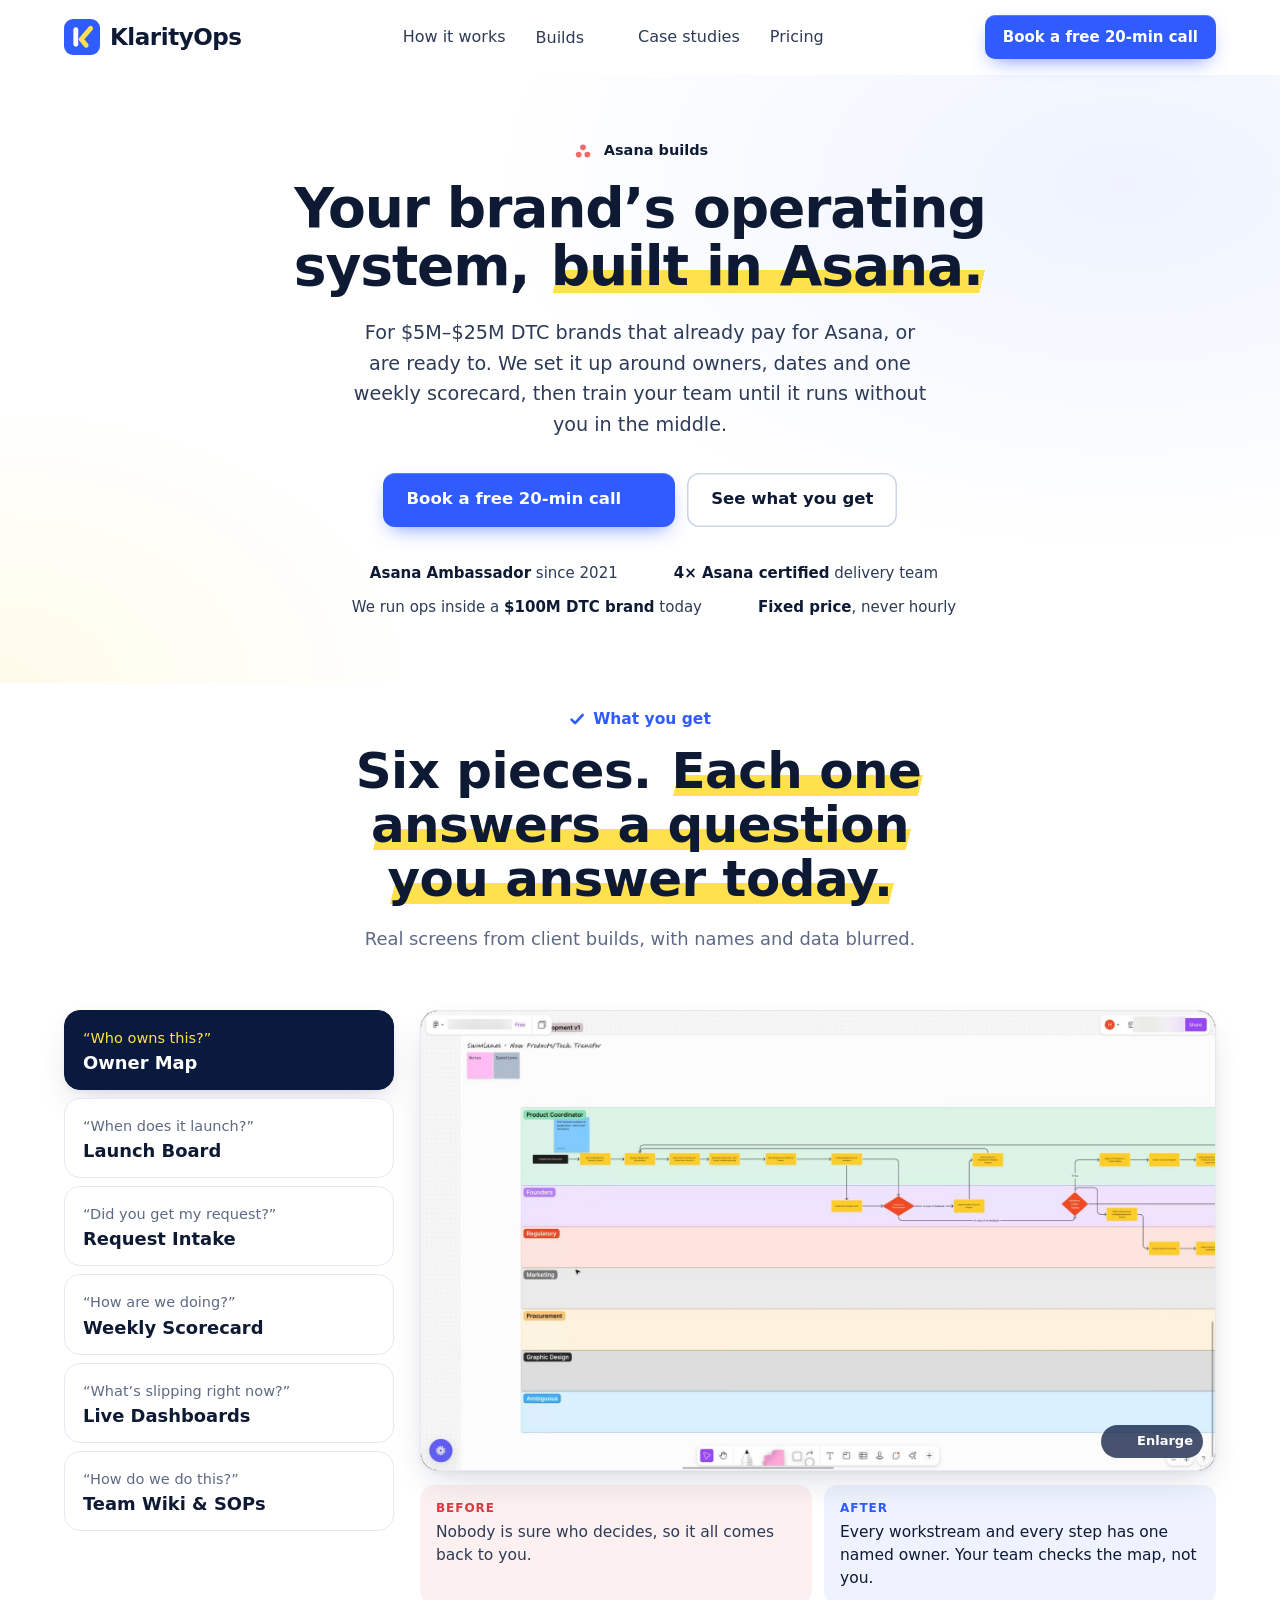
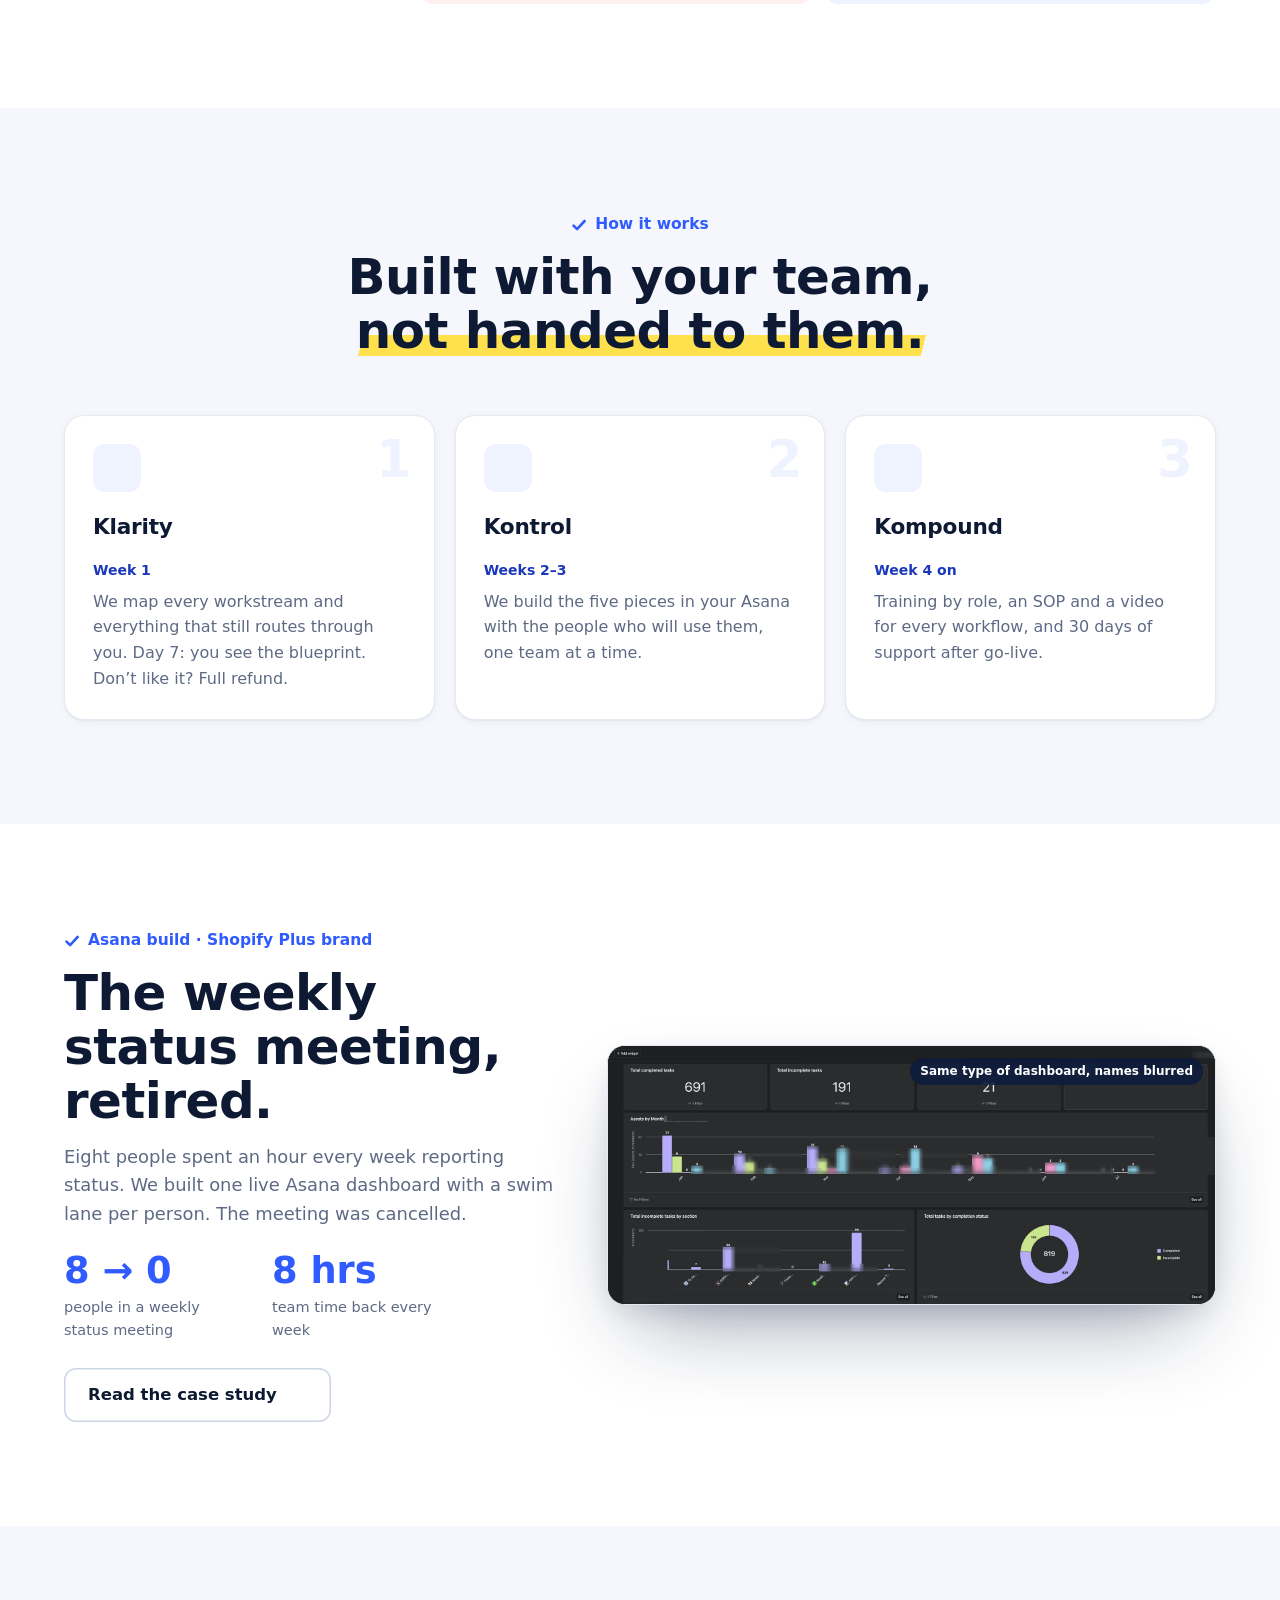
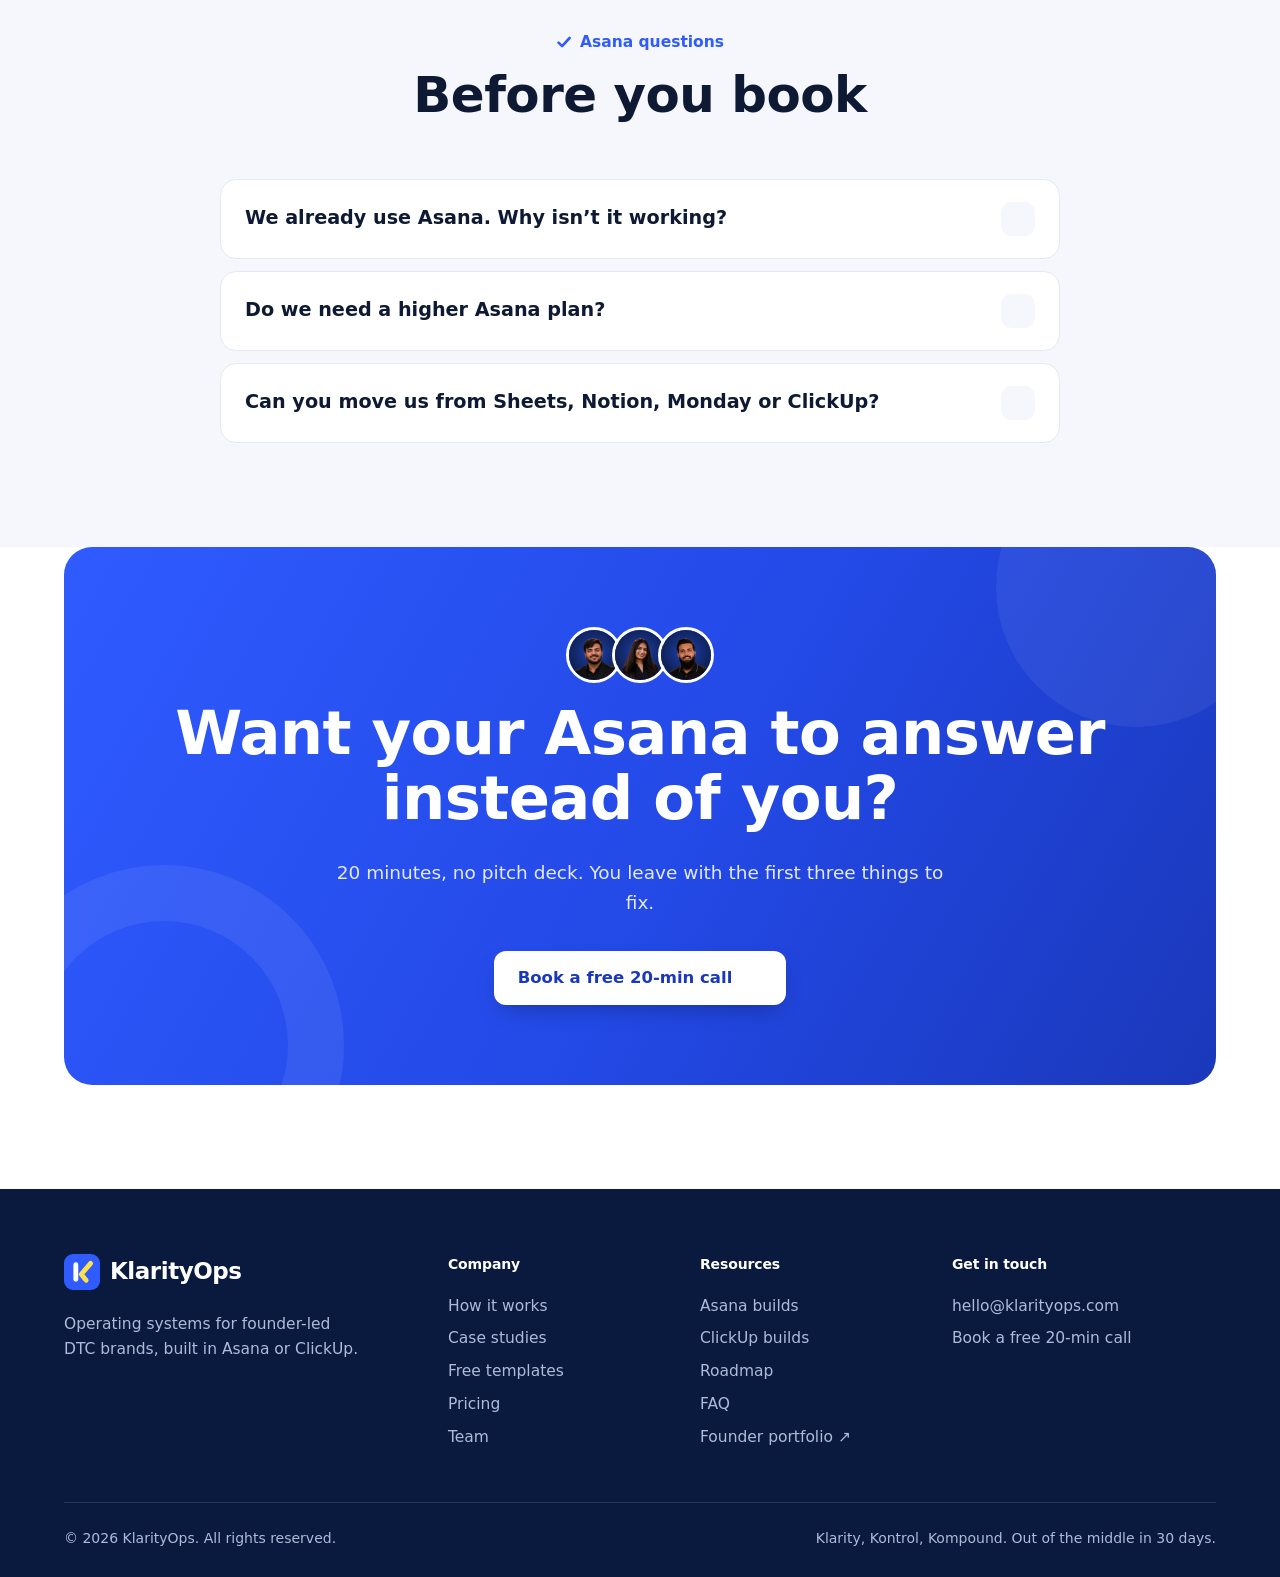
==== commit fb2e02a6: "Builds: live dashboard tabs and richer screens; one-step booking form; footer founder portfolio Co-A" ====
--- a/asana.html
+++ b/asana.html
@@ -217,7 +217,7 @@
             <div class="wrap">
                 <div class="sec-head rv">
                     <span class="label"><i></i>What you get</span>
-                    <h2 class="h2">Five pieces. <span class="hl">Each one answers a question you answer today.</span></h2>
+                    <h2 class="h2">Six pieces. <span class="hl">Each one answers a question you answer today.</span></h2>
                     <p class="sub">Real screens from client builds, with names and data blurred.</p>
                 </div>
                 <div class="art rv" id="art">
@@ -226,7 +226,8 @@
                         <button class="art-tab" role="tab" aria-selected="false" tabindex="-1" data-i="1" data-img="assets/shots/launch-template.jpg" data-alt="Product launch template with every step timed from kickoff" data-b="Launch steps live in five Slack threads and one person’s memory." data-a="One launch template: every step, owner and date, timed from kickoff. Retail and ads plan around a real date."><span class="art-q">“When does it launch?”</span><b>Launch Board</b></button>
                         <button class="art-tab" role="tab" aria-selected="false" tabindex="-1" data-i="2" data-img="assets/shots/creative-intake.jpg" data-alt="Creative board where requests move from intake to live, names blurred" data-b="Requests arrive in DMs, half-briefed, and land on you to sort." data-a="One intake form. Every request arrives complete, gets an owner and moves through review on its own."><span class="art-q">“Did you get my request?”</span><b>Request Intake</b></button>
                         <button class="art-tab" role="tab" aria-selected="false" tabindex="-1" data-i="3" data-img="assets/shots/scorecard.jpg" data-alt="Weekly company scorecard with an owner and a target per KPI, names blurred" data-b="You learn how the week went in a status meeting, or when something breaks." data-a="One weekly scorecard: every number has an owner and a target. Problems show up on Monday, not at month end."><span class="art-q">“How are we doing?”</span><b>Weekly Scorecard</b></button>
-                        <button class="art-tab" role="tab" aria-selected="false" tabindex="-1" data-i="4" data-img="assets/shots/wiki-home.jpg" data-alt="Company wiki with team hubs and onboarding, names blurred" data-b="How work gets done lives in a few heads, and leaves when they do." data-a="A team wiki with an SOP for every repeatable process. New hires start from it, not from you."><span class="art-q">“How do we do this?”</span><b>Team Wiki &amp; SOPs</b></button>
+                        <button class="art-tab" role="tab" aria-selected="false" tabindex="-1" data-i="4" data-img="assets/shots/dashboard-creative.jpg" data-alt="Live Asana reporting dashboard: briefs by month and strategist, briefs by product, briefs by project and product" data-b="You find out what slipped when a customer, a retailer or your bank balance tells you." data-a="Live dashboards tracking output, open work and overdue tasks by team, person and month. Leaders read them, so nobody has to ask you."><span class="art-q">“What’s slipping right now?”</span><b>Live Dashboards</b></button>
+                        <button class="art-tab" role="tab" aria-selected="false" tabindex="-1" data-i="5" data-img="assets/shots/wiki-home.jpg" data-alt="Company wiki with team hubs and onboarding, names blurred" data-b="How work gets done lives in a few heads, and leaves when they do." data-a="A team wiki with an SOP for every repeatable process. New hires start from it, not from you."><span class="art-q">“How do we do this?”</span><b>Team Wiki &amp; SOPs</b></button>
                     </div>
                     <div class="art-view" role="tabpanel" aria-live="polite">
                         <button type="button" class="art-shot zoomable" id="art-shot" data-full="assets/shots/process-swimlanes.jpg" data-title="Owner Map"><img id="art-img" src="assets/shots/process-swimlanes.jpg" alt="Swimlane map of who owns each step of a launch, names blurred" width="1800" height="1034"><span class="zoom"><i data-lucide="maximize-2"></i><span>Enlarge</span></span></button>
@@ -263,7 +264,7 @@
                         <div class="ps-nums"><div><b>8 → 0</b><span>people in a weekly status meeting</span></div><div><b>8 hrs</b><span>team time back every week</span></div></div>
                         <button class="btn btn-ghost" onclick="openCaseStudy('pridola')">Read the case study <i data-lucide="arrow-right"></i></button>
                     </div>
-                    <button type="button" class="ps-shot zoomable" data-full="assets/cases/pridola-dashboard.jpg" data-title="Live operations dashboard (demo workspace view)"><img src="assets/cases/pridola-dashboard.jpg" alt="A live operations dashboard of the same type, shown in our demo workspace" loading="lazy"><span class="shot-tag">Demo workspace view</span></button>
+                    <button type="button" class="ps-shot zoomable" data-full="assets/shots/dashboard-workload.jpg" data-title="Live Asana dashboard (same type, names blurred)"><img src="assets/shots/dashboard-workload.jpg" alt="Asana dashboard of the same type: completed, open and overdue work, assets by month, open work by stage, completion status" loading="lazy"><span class="shot-tag">Same type of dashboard, names blurred</span></button>
                 </div>
             </div>
         </section>
@@ -300,7 +301,7 @@
             <div class="foot">
                 <div><a href="/" class="logo"><img src="assets/brand/klarityops-mark.svg" alt="" width="36" height="36"><span>KlarityOps</span></a><p>Operating systems for founder-led DTC brands, built in Asana or ClickUp.</p></div>
                 <div><h4>Company</h4><a href="/#system">How it works</a><a href="case-studies.html">Case studies</a><a href="/#free">Free templates</a><a href="/#engagement">Pricing</a><a href="team.html">Team</a></div>
-                <div><h4>Resources</h4><a href="asana.html">Asana builds</a><a href="clickup.html">ClickUp builds</a><a href="roadmap.html">Roadmap</a><a href="faq.html">FAQ</a><a href="https://hasan-ijaz-portfolio.vercel.app/" target="_blank" rel="noopener">Hasan’s portfolio ↗</a></div>
+                <div><h4>Resources</h4><a href="asana.html">Asana builds</a><a href="clickup.html">ClickUp builds</a><a href="roadmap.html">Roadmap</a><a href="faq.html">FAQ</a><a href="https://hasan-ijaz-portfolio.vercel.app/" target="_blank" rel="noopener">Founder portfolio ↗</a></div>
                 <div><h4>Get in touch</h4><a href="mailto:hello@klarityops.com">hello@klarityops.com</a><a href="#book" onclick="openBookingModal('footer', 'Free 20-Min Fit Call'); return false;">Book a free 20-min call</a></div>
             </div>
             <div class="foot-bot"><span>© 2026 KlarityOps. All rights reserved.</span><span>Klarity, Kontrol, Kompound. Out of the middle in 30 days.</span></div>
@@ -367,27 +368,25 @@
             <div class="mp-head">
                 <div>
                     <span class="label"><i></i>Free 20-minute call</span>
-                    <h2 id="booking-modal-title">Tell us what’s breaking, then pick a time.</h2>
+                    <h2 id="booking-modal-title">Book your free call</h2>
+                    <p class="mp-sub">Four quick fields, then pick a time that suits you.</p>
                 </div>
                 <button type="button" class="x-btn" onclick="closeBookingModal()" aria-label="Close booking form"><i data-lucide="x"></i></button>
             </div>
             <div class="mp-body">
-                <div class="steps">
-                    <span class="step-pill active" data-step-pill="1">1. About you</span>
-                    <span class="step-pill" data-step-pill="2">2. Your company</span>
-                    <span class="step-pill" data-step-pill="3">3. What’s breaking</span>
-                </div>
-                <form id="klarity-intake" onsubmit="submitForm(event)">
+                <form id="klarity-intake" class="bk-form" onsubmit="submitForm(event)">
                     <input type="hidden" id="ctaSource" value="general_cta">
                     <input type="hidden" id="selectedOffer" value="Free 20-Min Fit Call">
                     <input type="hidden" id="originOffer" value="Free 20-Min Fit Call">
                     <input type="hidden" id="pageUrl">
                     <input type="hidden" id="pageTitle">
+                    <input type="hidden" id="team" value="">
+                    <input type="hidden" id="tools" value="">
 
                     <div class="form-step active" data-step="1">
                         <div class="fgrid">
                             <div class="fg full">
-                                <label for="selectedOfferDisplay">What are you interested in?</label>
+                                <label for="selectedOfferDisplay">I’m interested in</label>
                                 <select id="selectedOfferDisplay" onchange="handleOfferChange(this.value)">
                                     <option selected>Free 20-Min Fit Call</option>
                                     <option>Free 5-Min Loom</option>
@@ -396,10 +395,6 @@
                                     <option>Ops Partner</option>
                                 </select>
                             </div>
-                            <div class="fg full">
-                                <label for="brand">Business / brand name</label>
-                                <input type="text" id="brand" required placeholder="Your company" autocomplete="organization">
-                            </div>
                             <div class="fg">
                                 <label for="name">Full name</label>
                                 <input type="text" id="name" required placeholder="Jane Doe" autocomplete="name">
@@ -408,13 +403,12 @@
                                 <label for="email">Work email</label>
                                 <input type="email" id="email" required placeholder="jane@brand.com" autocomplete="email">
                             </div>
-                        </div>
-                    </div>
-
-                    <div class="form-step" data-step="2">
-                        <div class="fgrid">
                             <div class="fg">
-                                <label for="rev">Current monthly revenue</label>
+                                <label for="brand">Brand</label>
+                                <input type="text" id="brand" required placeholder="Your brand" autocomplete="organization">
+                            </div>
+                            <div class="fg">
+                                <label for="rev">Monthly revenue</label>
                                 <select id="rev" required>
                                     <option value="">Select range…</option>
                                     <option>Under $400k</option>
@@ -424,27 +418,10 @@
                                     <option>$10M+</option>
                                 </select>
                             </div>
-                            <div class="fg">
-                                <label for="team">Team size</label>
-                                <select id="team" required>
-                                    <option value="">Select size…</option>
-                                    <option>Under 15 people</option>
-                                    <option>15-30 people</option>
-                                    <option>30-75 people</option>
-                                    <option>75+ people</option>
-                                </select>
-                            </div>
                             <div class="fg full">
-                                <label for="tools">Current tool stack</label>
-                                <input type="text" id="tools" required placeholder="Asana, Slack, Notion, ClickUp…" autocomplete="off">
-                            </div>
-                        </div>
-                    </div>
-
-                    <div class="form-step" data-step="3">
-                        <div class="fg">
-                            <label for="pain">What still lands on you?</label>
-                            <textarea id="pain" required placeholder="e.g. Every approval still comes to me, launches keep slipping, and nobody uses our Asana…"></textarea>
+                                <label for="pain">What still lands on you? <span class="opt">Optional</span></label>
+                                <textarea id="pain" rows="2" placeholder="e.g. Every approval still comes to me and launches keep slipping."></textarea>
+                            </div>
                         </div>
                     </div>
 
@@ -452,10 +429,10 @@
                         <button type="button" id="stepBackBtn" onclick="prevFormStep()" class="btn btn-ghost hidden"><i data-lucide="arrow-left"></i>Back</button>
                         <div class="right">
                             <button type="button" id="stepNextBtn" onclick="nextFormStep()" class="btn">Continue <i data-lucide="arrow-right"></i></button>
-                            <button type="submit" id="submitBtn" class="btn hidden">Submit &amp; pick a time</button>
+                            <button type="submit" id="submitBtn" class="btn btn-block">Continue to pick a time <i data-lucide="arrow-right"></i></button>
                         </div>
                     </div>
-                    <p class="form-note"><i data-lucide="lock"></i>Takes about a minute. Next, you’ll choose a time on our calendar.</p>
+                    <p class="form-note"><i data-lucide="lock"></i>30 seconds. Next you pick a time. We never share your details.</p>
                 </form>
             </div>
         </div>
--- a/assets/css/site.css
+++ b/assets/css/site.css
@@ -1368,3 +1368,140 @@
 }
 @media (prefers-reduced-motion: reduce) { .app-ic, .app-b { opacity: 1 !important; transform: none !important; animation: none !important; } }
 @media (max-width: 700px) { .hs-y { display: none; } .hs-h { text-transform: capitalize; } }
+
+/* v5.4: three real pain points, editorial rows */
+.pp { background: #fff; }
+.pp-head { max-width: 760px; }
+.pp-head .h2 { margin-top: 4px; }
+.pp-list { margin-top: 56px; border-top: 1px solid var(--line-2); }
+.pp-row { display: grid; grid-template-columns: 88px minmax(0, 1fr) minmax(0, 1fr); gap: 20px 48px; align-items: start; padding: 44px 0; border-bottom: 1px solid var(--line-2); }
+.pp-n { font: 800 1.1rem/1.6 var(--display); color: var(--blue); letter-spacing: .02em; }
+.pp-row h3 { font-size: clamp(1.7rem, 2.6vw, 2.35rem); line-height: 1.12; letter-spacing: -.015em; text-wrap: balance; }
+.pp-b p { font-size: 1.12rem; line-height: 1.6; color: var(--text); }
+.pp-see { margin-top: 14px; font-size: 15.5px !important; color: var(--muted) !important; }
+.pp-see b { color: var(--ink); font-weight: 700; margin-right: 4px; }
+.pp-see i { font-style: normal; color: var(--line-2); margin: 0 6px; }
+.pp-close { margin-top: 40px; font-size: 1.15rem; font-weight: 700; color: var(--ink); display: flex; align-items: center; gap: 12px; flex-wrap: wrap; }
+.pp-close a { display: inline-flex; align-items: center; gap: 6px; color: var(--blue); text-decoration: none; }
+.pp-close .lucide { width: 18px; height: 18px; transition: transform .2s var(--ease); }
+.pp-close a:hover .lucide { transform: translateX(3px); }
+@media (max-width: 900px) { .pp-row { grid-template-columns: 1fr; gap: 12px; padding: 34px 0; } .pp-n { line-height: 1; } }
+.pp-row, .pp-row h3, .pp-head { text-align: left; }
+.pp-head { margin: 0; }
+
+/* v5.5: pain points with diagrams */
+.pp-row { grid-template-columns: minmax(0, 1fr) minmax(0, 440px); gap: 32px 72px; align-items: center; padding: 52px 0; }
+.pp-txt { display: grid; gap: 14px; }
+.pp-txt .pp-n { line-height: 1; }
+.pp-txt .pp-b p:first-child { max-width: 34rem; }
+.pp-viz { margin: 0; background: var(--bg-2); border-radius: 22px; padding: 18px 16px 10px; }
+.pp-viz svg { width: 100%; height: auto; display: block; overflow: visible; }
+.pp-viz text { font-family: var(--sans); font-size: 12.5px; font-weight: 700; }
+.pp-viz .ax { fill: none; stroke: var(--line-2); stroke-width: 1.5; }
+.pp-viz .t-ax { fill: var(--muted); font-weight: 500; }
+.pp-viz .cap { fill: none; stroke: var(--navy); stroke-width: 2; stroke-dasharray: 6 6; }
+.pp-viz .t-cap { fill: var(--navy); }
+.pp-viz .ghost { fill: none; stroke: var(--blue-100); stroke-width: 3; stroke-dasharray: 2 7; stroke-linecap: round; }
+.pp-viz .t-ghost { fill: #9AAEEA; font-weight: 500; }
+.pp-viz .ln { fill: none; stroke: var(--blue); stroke-width: 4; stroke-linecap: round; stroke-dasharray: 520; stroke-dashoffset: 520; }
+.pp-viz .ln.navy { stroke: var(--navy); stroke-width: 3; }
+.pp-viz .ln.red { stroke: #EF4E55; }
+.pp-viz .ln.yel { stroke: #E9B800; stroke-dasharray: 520; }
+.pp-viz .hit { fill: #fff; stroke: #EF4E55; stroke-width: 3; opacity: 0; }
+.pp-viz .t-red { fill: #D93B41; }
+.pp-viz .t-navy { fill: var(--navy); }
+.pp-viz .t-yel { fill: #B38A00; }
+.pp-viz .pipe { stroke: var(--blue-100); stroke-width: 10; stroke-linecap: round; }
+.pp-viz .node rect { fill: #fff; stroke: var(--line-2); }
+.pp-viz .node text { fill: var(--ink); font-size: 13px; text-anchor: middle; }
+.pp-viz .floor { stroke: var(--line-2); stroke-width: 1.5; stroke-dasharray: 3 5; }
+.pp-viz .drop { fill: #EF4E55; }
+.pp-viz .leak { transform-box: fill-box; }
+.pp-row.in .ln { animation: ppDraw 1.6s var(--ease) .3s forwards; }
+.pp-row.in .ln.red { animation-delay: .6s; }
+.pp-row.in .ln.yel { animation-delay: .9s; }
+.pp-row.in .hit { animation: ppFade .4s ease 1.6s forwards; }
+.pp-row.in .leak { animation: ppDrip 2.2s cubic-bezier(.5, 0, .9, .6) infinite; }
+.pp-row.in .leak.l2 { animation-delay: .7s; }
+.pp-row.in .leak.l3 { animation-delay: 1.4s; }
+@keyframes ppDraw { to { stroke-dashoffset: 0; } }
+@keyframes ppFade { to { opacity: 1; } }
+@keyframes ppDrip { 0% { transform: translateY(0); opacity: 0; } 15% { opacity: 1; } 80% { opacity: 1; } 100% { transform: translateY(70px); opacity: 0; } }
+@media (max-width: 900px) { .pp-row { grid-template-columns: 1fr; gap: 24px; padding: 40px 0; } }
+@media (prefers-reduced-motion: reduce) { .pp-viz .ln { stroke-dashoffset: 0; animation: none !important; } .pp-viz .hit { opacity: 1; } .pp-viz .leak { animation: none !important; } }
+
+/* =========================================================
+   v5.6 mobile pass
+   ========================================================= */
+@media (max-width: 760px) {
+    /* Hero: eyebrow, headline, text, buttons, facts, film */
+    .hero .eyebrow-i { order: 1; justify-content: center; font-size: 14px; }
+    .hero h1 { order: 2; font-size: 2.35rem; line-height: 1.08; }
+    .hero .lead { order: 3; font-size: 1.04rem; }
+    .hero-ctas { order: 4; flex-direction: column; flex-wrap: nowrap; gap: 10px; }
+    .hero .facts { order: 5; justify-content: center; margin-top: 22px; padding-top: 18px; gap: 8px 18px; }
+    .hero-visual { order: 6; margin-top: 28px; }
+
+    /* Pain points: tighter rows, readable diagram labels */
+    .pp-list { margin-top: 32px; }
+    .pp-row { padding: 32px 0; gap: 20px; }
+    .pp-row h3 { font-size: 1.6rem; }
+    .pp-b p { font-size: 1.02rem; }
+    .pp-see { font-size: 14.5px !important; }
+    .pp-viz { padding: 12px 8px 4px; border-radius: 18px; }
+    .pp-viz text { font-size: 15px; }
+    .pp-viz .node text { font-size: 15px; }
+    .pp-close { margin-top: 28px; font-size: 1.05rem; }
+
+    /* How it works: keep the visual and the headline, drop the long lists */
+    #system .flow-panel .checks { display: none; }
+    #system .flow-panel .getchip { margin-top: 14px; font-size: 14px; padding: 12px 14px; }
+    #system .fp-body > p { font-size: 15.5px; }
+
+    /* Case cards: plain tags */
+    .ccase-meta .tag { background: none; border: 0; padding: 0; border-radius: 0; }
+    .ccase-meta { gap: 4px 8px; }
+
+    /* Free kits: compact list rows */
+    .kits { gap: 8px; }
+    .kit { padding: 14px; gap: 2px 12px; border-radius: 14px; align-items: center; }
+    .kit .kit-ic { width: 38px; height: 38px; border-radius: 10px; grid-row: span 1; }
+    .kit .kit-t span { display: none; }
+    .kit .kit-t b { font-size: 1rem; }
+    .kit .kit-f { grid-column: 2; margin-top: 2px; }
+    .kit-feat { padding: 20px; }
+    .kit-feat .kit-t span { display: block; }
+    .kit-feat .kit-ic { width: 46px; height: 46px; }
+
+    /* Section rhythm */
+    .sec { padding: 64px 0; }
+    .sec-head { margin-bottom: 32px; }
+}
+@media (max-width: 380px) { .hero h1 { font-size: 2.1rem; } .pp-row h3 { font-size: 1.45rem; } }
+@media (max-width: 760px) { .hero-grid { gap: 0; } .hero { padding-bottom: 40px; } }
+/* chips everywhere: icon + text, no pill */
+.chip { background: none; border: 0; box-shadow: none; padding: 0; border-radius: 0; font-weight: 700; color: var(--ink); }
+.chip .asana { background: none; width: 22px; height: 22px; }
+@media (max-width: 760px) {
+    .phero .wrap { display: flex; flex-direction: column; align-items: center; }
+    .phero .chip { order: 1; }
+    .phero h1 { order: 2; }
+    .phero .lead { order: 3; }
+    .phero .hero-ctas { order: 4; width: 100%; }
+    .phero .trust-row { order: 5; margin-top: 28px; padding-top: 20px; border-top: 1px solid var(--line); display: grid; gap: 10px; justify-items: start; text-align: left; width: 100%; }
+}
+
+/* v5.7 booking form: one step, cleaner */
+#booking-modal .modal-panel{max-width:560px}
+#booking-modal .mp-sub{margin-top:6px;color:var(--muted,#5E6A85);font-size:15px}
+.bk-form .fgrid{gap:14px 14px}
+.bk-form label{font-size:13px;font-weight:600;letter-spacing:.01em;margin-bottom:6px;display:flex;justify-content:space-between}
+.bk-form .opt{font-weight:500;color:#8A95AE}
+.bk-form input,.bk-form select,.bk-form textarea{height:46px;border-radius:10px}
+.bk-form textarea{height:auto;min-height:72px;resize:vertical}
+.bk-form .form-actions{margin-top:18px;display:block}
+.bk-form .form-actions .right{display:block}
+.bk-form #submitBtn{width:100%;justify-content:center}
+.bk-form #stepNextBtn,.bk-form #stepBackBtn{display:none!important}
+@media (max-width:560px){.bk-form .fgrid{grid-template-columns:1fr}}
+.bk-form select{padding-top:0;padding-bottom:0;line-height:44px}
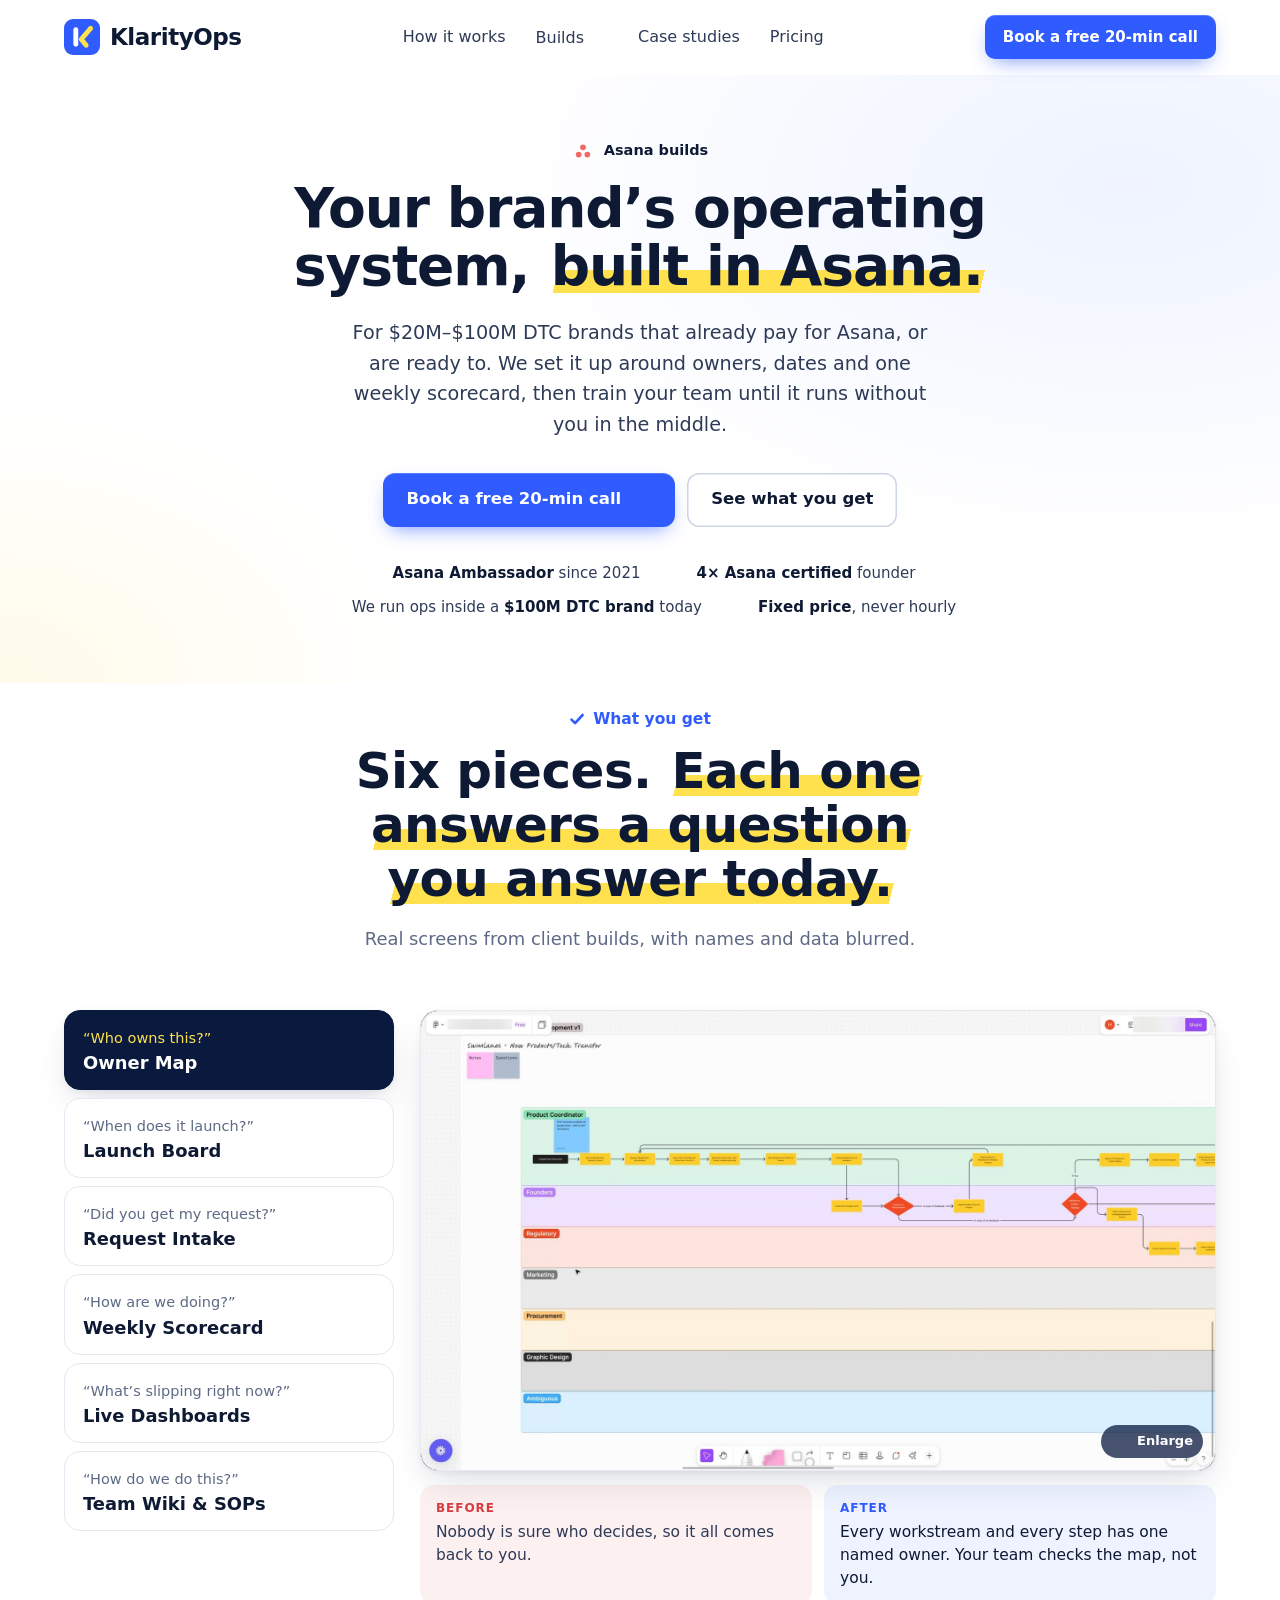
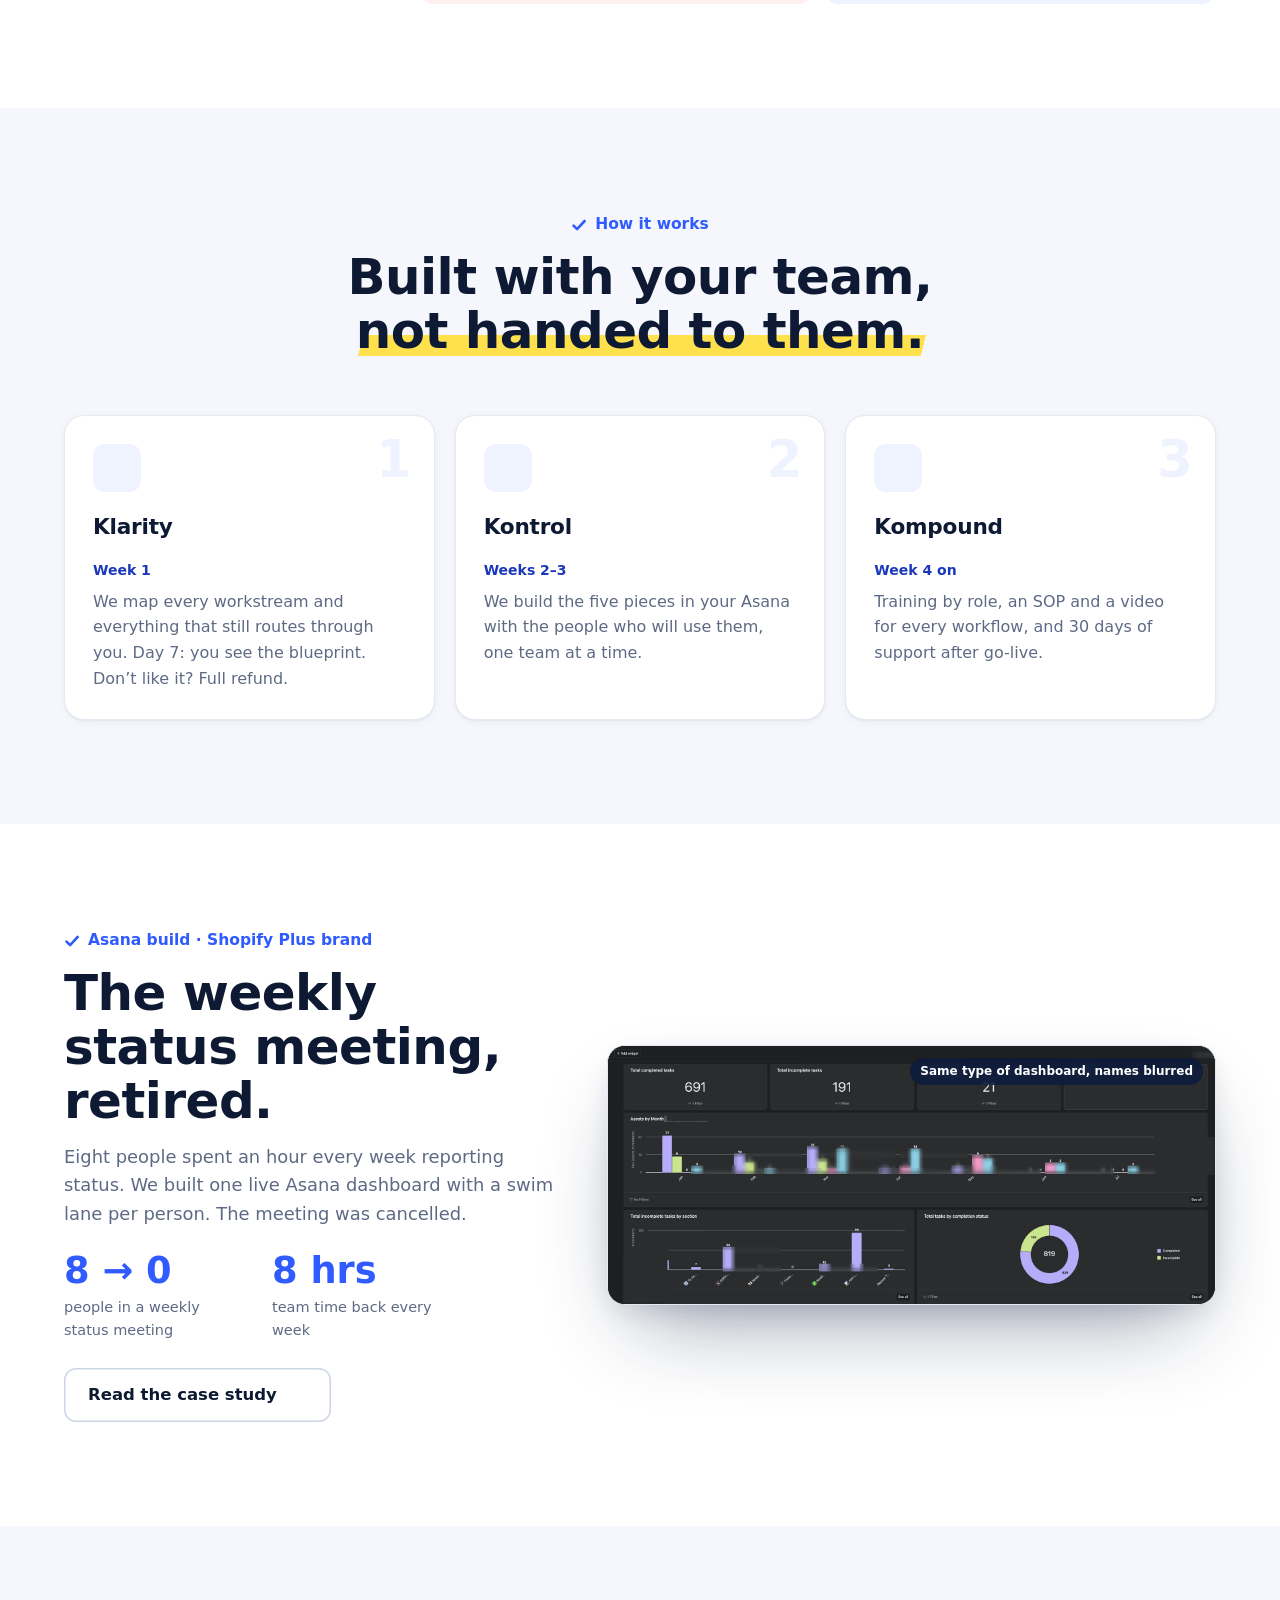
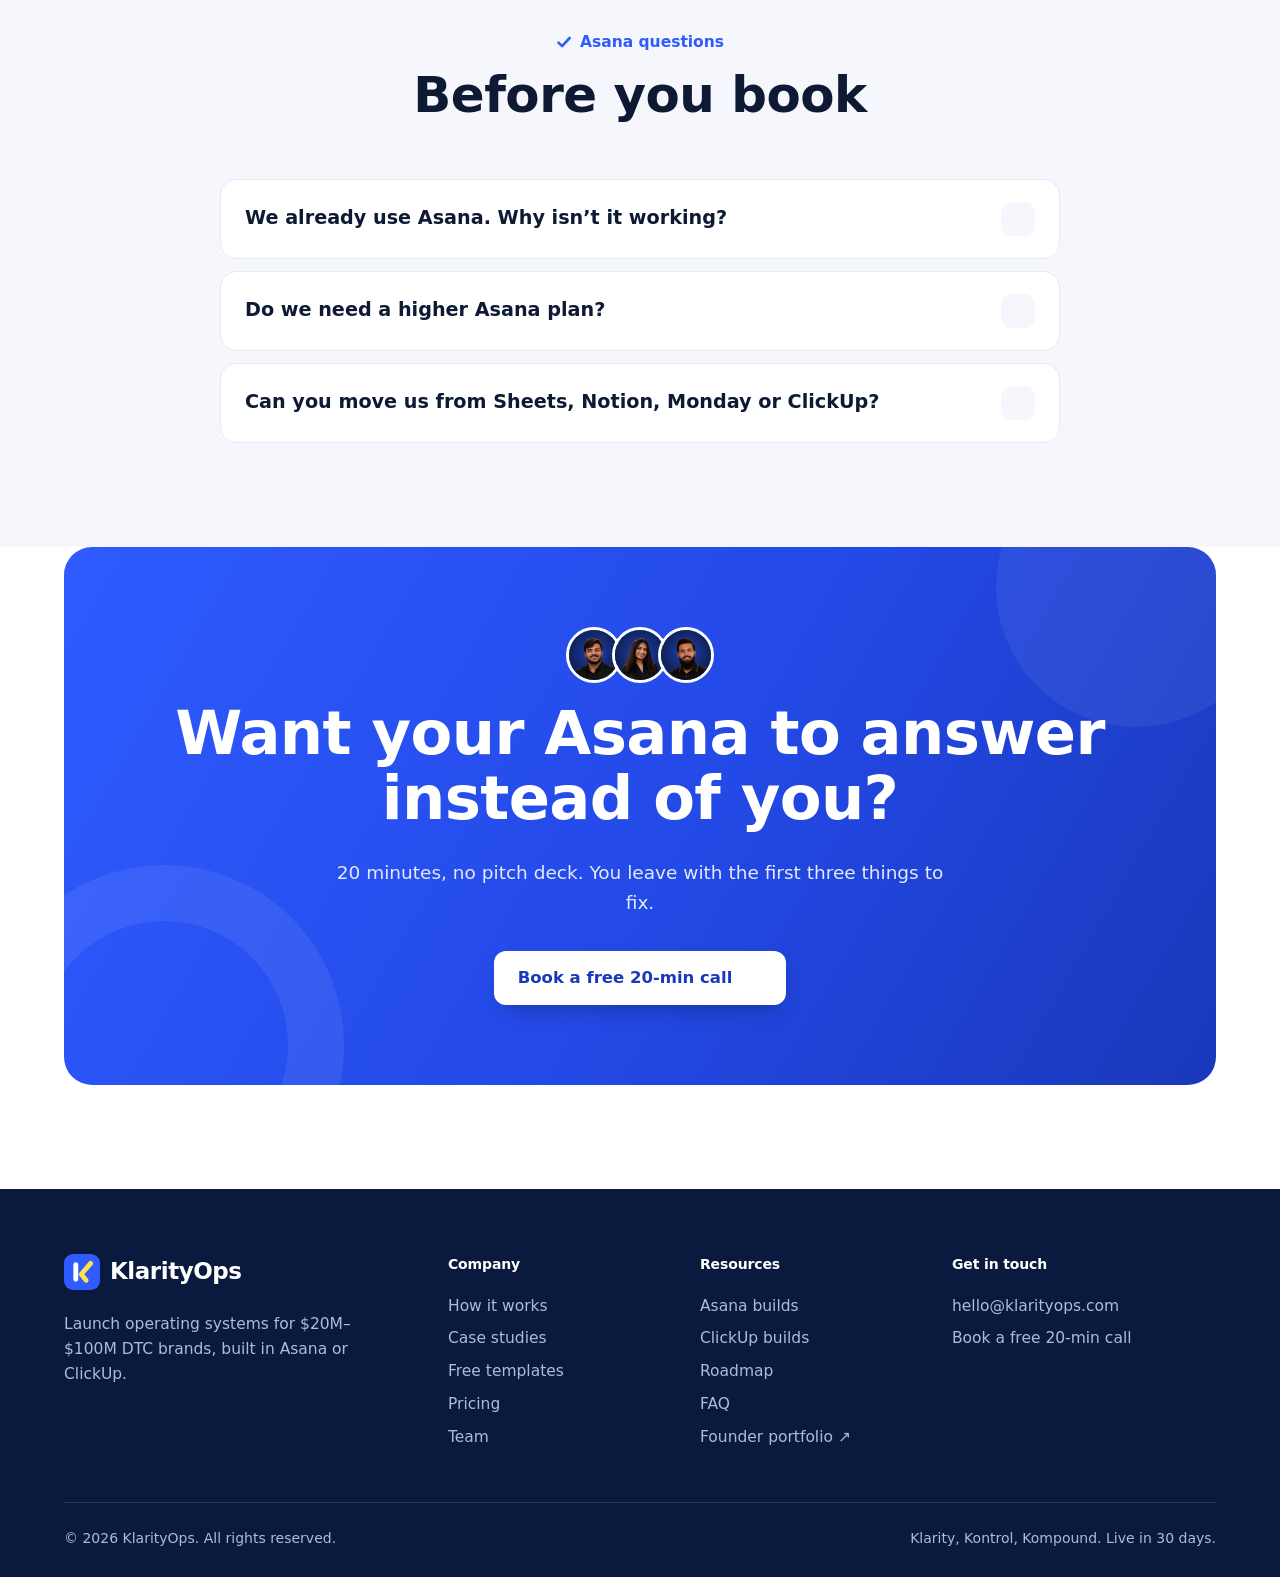
==== commit d7d1242c: "Move upmarket to $20M-$100M DTC brands: new hero, fit section, Launch OS pricing, guarantees, proof " ====
--- a/asana.html
+++ b/asana.html
@@ -81,7 +81,7 @@
         }
     </script>
 
-    <title>Asana Builds for $5M–$25M DTC Brands | KlarityOps</title>
+    <title>Asana Builds for $20M–$100M DTC Brands | KlarityOps</title>
     <meta name="description" content="Your brand's operating system, built in Asana: owner map, launch board, request intake, weekly scorecard and team wiki. Live in 30 days, built with your team.">
     <link rel="icon" type="image/svg+xml" href="/favicon.svg">
     <link rel="icon" type="image/png" sizes="192x192" href="/favicon-192x192.png">
@@ -202,11 +202,11 @@
             <div class="wrap">
                 <span class="chip rv"><span class="asana"><svg viewBox="0 0 100 100" aria-hidden="true"><circle cx="50" cy="27" r="18" fill="#F06A6A"/><circle cx="23" cy="72" r="18" fill="#F06A6A"/><circle cx="77" cy="72" r="18" fill="#F06A6A"/></svg></span>Asana builds</span>
                 <h1 class="rv" style="--d:1">Your brand’s operating system, <span class="hl">built in Asana.</span></h1>
-                <p class="lead rv" style="--d:2">For $5M–$25M DTC brands that already pay for Asana, or are ready to. We set it up around owners, dates and one weekly scorecard, then train your team until it runs without you in the middle.</p>
+                <p class="lead rv" style="--d:2">For $20M–$100M DTC brands that already pay for Asana, or are ready to. We set it up around owners, dates and one weekly scorecard, then train your team until it runs without you in the middle.</p>
                 <div class="hero-ctas rv" style="--d:3"><button class="btn" onclick="openBookingModal('asana_page_hero', 'Free 20-Min Fit Call')">Book a free 20-min call <i data-lucide="arrow-right"></i></button><a class="btn btn-ghost" href="#get">See what you get</a></div>
                 <ul class="trust-row rv" style="--d:4">
                     <li><i data-lucide="award"></i><span><b>Asana Ambassador</b> since 2021</span></li>
-                    <li><i data-lucide="badge-check"></i><span><b>4× Asana certified</b> delivery team</span></li>
+                    <li><i data-lucide="badge-check"></i><span><b>4× Asana certified</b> founder</span></li>
                     <li><i data-lucide="store"></i><span>We run ops inside a <b>$100M DTC brand</b> today</span></li>
                     <li><i data-lucide="receipt"></i><span><b>Fixed price</b>, never hourly</span></li>
                 </ul>
@@ -292,19 +292,19 @@
         </section>
     </main>
     <div class="mbar" id="mbar" aria-hidden="true">
-        <div><b>Free 20-min call</b><small>Leave with the first 3 fixes.</small></div>
-        <button class="btn btn-sm" tabindex="-1" onclick="openBookingModal('mobile_sticky_bar', 'Free 20-Min Fit Call')">Book now <i data-lucide="arrow-right"></i></button>
+        <div><b>Free Launch Leak Loom</b><small>5 minutes, made for your brand.</small></div>
+        <button class="btn btn-sm" tabindex="-1" onclick="openBookingModal('mobile_sticky_bar', 'Free Launch Leak Loom')">Get it <i data-lucide="arrow-right"></i></button>
     </div>
 
     <footer>
         <div class="wrap">
             <div class="foot">
-                <div><a href="/" class="logo"><img src="assets/brand/klarityops-mark.svg" alt="" width="36" height="36"><span>KlarityOps</span></a><p>Operating systems for founder-led DTC brands, built in Asana or ClickUp.</p></div>
+                <div><a href="/" class="logo"><img src="assets/brand/klarityops-mark.svg" alt="" width="36" height="36"><span>KlarityOps</span></a><p>Launch operating systems for $20M–$100M DTC brands, built in Asana or ClickUp.</p></div>
                 <div><h4>Company</h4><a href="/#system">How it works</a><a href="case-studies.html">Case studies</a><a href="/#free">Free templates</a><a href="/#engagement">Pricing</a><a href="team.html">Team</a></div>
                 <div><h4>Resources</h4><a href="asana.html">Asana builds</a><a href="clickup.html">ClickUp builds</a><a href="roadmap.html">Roadmap</a><a href="faq.html">FAQ</a><a href="https://hasan-ijaz-portfolio.vercel.app/" target="_blank" rel="noopener">Founder portfolio ↗</a></div>
                 <div><h4>Get in touch</h4><a href="mailto:hello@klarityops.com">hello@klarityops.com</a><a href="#book" onclick="openBookingModal('footer', 'Free 20-Min Fit Call'); return false;">Book a free 20-min call</a></div>
             </div>
-            <div class="foot-bot"><span>© 2026 KlarityOps. All rights reserved.</span><span>Klarity, Kontrol, Kompound. Out of the middle in 30 days.</span></div>
+            <div class="foot-bot"><span>© 2026 KlarityOps. All rights reserved.</span><span>Klarity, Kontrol, Kompound. Live in 30 days.</span></div>
         </div>
     </footer>
 
@@ -345,8 +345,8 @@
                         <div class="fg"><label for="kit-brand">Brand</label><input type="text" id="kit-brand" required placeholder="Your brand" autocomplete="organization"></div>
                         <div class="fg"><label for="kit-role">Your role</label>
                             <select id="kit-role" required><option value="">Select…</option><option>Founder / CEO</option><option>COO / Head of Ops</option><option>Marketing / Growth</option><option>Ops or project manager</option><option>Other</option></select></div>
-                        <div class="fg full"><label for="kit-rev">Monthly revenue</label>
-                            <select id="kit-rev" required><option value="">Select range…</option><option>Under $400k</option><option>$400k - $1M</option><option>$1M - $5M</option><option>$5M - $10M</option><option>$10M+</option></select></div>
+                        <div class="fg full"><label for="kit-rev">Annual revenue</label>
+                            <select id="kit-rev" required><option value="">Select range…</option><option>Under $10M</option><option>$10M to $20M</option><option>$20M to $50M</option><option>$50M to $100M</option><option>$100M+</option></select></div>
                     </div>
                     <p id="kit-err" class="kit-err" hidden>Something went wrong. Please try again in a minute.</p>
                     <button type="submit" id="kit-submit" class="btn btn-block">Unlock all 12 kits</button>
@@ -388,11 +388,8 @@
                             <div class="fg full">
                                 <label for="selectedOfferDisplay">I’m interested in</label>
                                 <select id="selectedOfferDisplay" onchange="handleOfferChange(this.value)">
+                                    <option>Free Launch Leak Loom</option>
                                     <option selected>Free 20-Min Fit Call</option>
-                                    <option>Free 5-Min Loom</option>
-                                    <option>Ops X-Ray</option>
-                                    <option>The 30-Day Brand OS</option>
-                                    <option>Ops Partner</option>
                                 </select>
                             </div>
                             <div class="fg">
@@ -408,14 +405,9 @@
                                 <input type="text" id="brand" required placeholder="Your brand" autocomplete="organization">
                             </div>
                             <div class="fg">
-                                <label for="rev">Monthly revenue</label>
+                                <label for="rev">Annual revenue</label>
                                 <select id="rev" required>
-                                    <option value="">Select range…</option>
-                                    <option>Under $400k</option>
-                                    <option>$400k - $1M</option>
-                                    <option>$1M - $5M</option>
-                                    <option>$5M - $10M</option>
-                                    <option>$10M+</option>
+                                    <option value="">Select range…</option><option>Under $10M</option><option>$10M to $20M</option><option>$20M to $50M</option><option>$50M to $100M</option><option>$100M+</option>
                                 </select>
                             </div>
                             <div class="fg full">
--- a/assets/css/site.css
+++ b/assets/css/site.css
@@ -1505,3 +1505,13 @@
 .bk-form #stepNextBtn,.bk-form #stepBackBtn{display:none!important}
 @media (max-width:560px){.bk-form .fgrid{grid-template-columns:1fr}}
 .bk-form select{padding-top:0;padding-bottom:0;line-height:44px}
+
+/* v6 Hormozi pass */
+.fitbox{margin-top:40px}
+.proofrow{display:grid;grid-template-columns:repeat(4,1fr);gap:14px;margin:28px 0 8px}
+.proofrow>div{background:#fff;border:1px solid var(--line,#DCE3F1);border-radius:16px;padding:18px 18px 16px}
+.proofrow b{display:block;font-family:var(--fd,inherit);font-size:30px;line-height:1.05;color:var(--navy,#0A1A3F);letter-spacing:-.02em}
+.proofrow span{display:block;margin-top:6px;font-size:14px;line-height:1.4;color:var(--muted,#5E6A85)}
+.plan .bonus{font-size:13px;line-height:1.45;color:var(--muted,#5E6A85);background:#FFF8D6;border-radius:10px;padding:10px 12px;margin:4px 0 14px}
+.plan .bonus b{color:var(--navy,#0A1A3F)}
+@media (max-width:900px){.proofrow{grid-template-columns:repeat(2,1fr)}}
